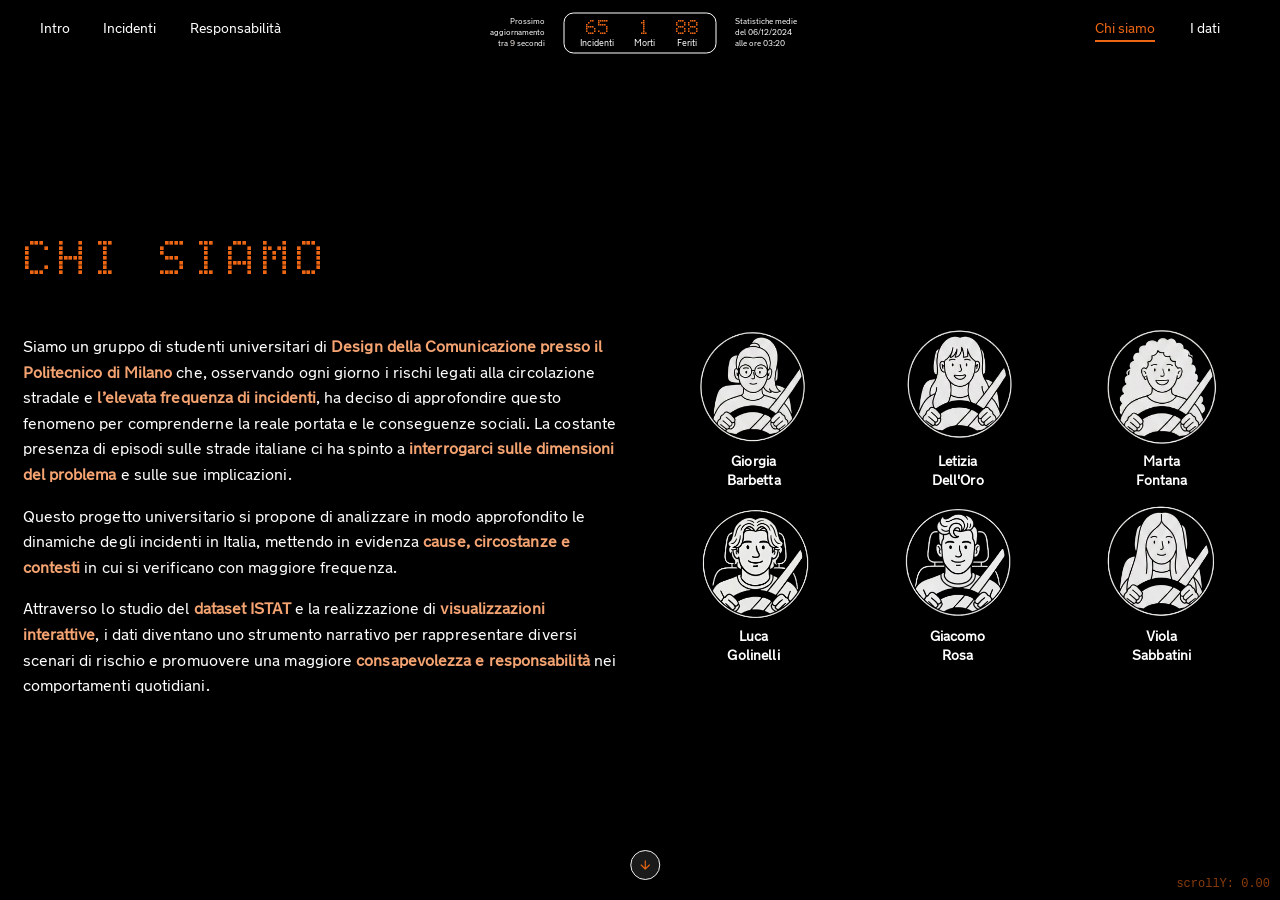
==== pages/chi_siamo.html @ 0f974c7a "fix 2.0 layout pagine chi siamo e dati" ====
<!doctype html>
<html lang="it">

<head>
  <meta charset="UTF-8" />
  <meta name="viewport" content="width=device-width, initial-scale=1.0" />
  <title>Chi Siamo - Incidenti Stradali</title>
  <link rel="stylesheet" href="../style.css" />
  <!-- p5 PRIMA del file chi_siamo.js -->
  <script src="../libraries/p5.min.js"></script>
  <script src="../libraries/p5.sound.min.js"></script>
  <script src="../javascript/chi_siamo.js"></script>
</head>

<body>
  <!-- Navbar -->
  <nav id="navbar" class="visible">
    <div class="nav-left">
      <a href="../index.html" class="nav-item" data-section="0"
        onclick="sessionStorage.setItem('skipCounterAnimation', 'true')">Intro</a>
      <a href="../index.html#incidenti" class="nav-item" data-section="1"
        onclick="sessionStorage.setItem('skipCounterAnimation', 'true')">Incidenti</a>
      <div class="nav-item dropdown" data-section="2">
        <a href="../index.html#responsabilita" class="dropdown-link nav-item"
          onclick="sessionStorage.setItem('skipCounterAnimation', 'true')">Responsabilità</a>
        <div class="dropdown-menu" id="dropdown-responsabilita-menu">
          <a href="../index.html#conducenti" class="dropdown-item" data-categoria="conducenti"
            onclick="sessionStorage.setItem('skipCounterAnimation', 'true')">Conducenti</a>
          <a href="../index.html#cause-esterne-concomitanti" class="dropdown-item"
            data-categoria="cause-esterne-concomitanti"
            onclick="sessionStorage.setItem('skipCounterAnimation', 'true')">Cause esterne e concomitanti</a>
          <a href="../index.html#non-conducenti" class="dropdown-item" data-categoria="non-conducenti"
            onclick="sessionStorage.setItem('skipCounterAnimation', 'true')">Non conducenti</a>
        </div>
      </div>
      <span class="nav-separator" id="nav-separator" style="display: none">/</span>
      <a href="#dettaglio" class="nav-item nav-item-sub" id="nav-categoria" data-section="3"
        style="display: none">Dettaglio</a>
    </div>

    <!-- Counter centrale che appare dopo la sezione 6 -->
    <div id="navbar-counter" class="navbar-counter">
      <div class="counter-item">
        <span class="counter-number" id="nav-incidenti">0</span>
        <span class="counter-label">Incidenti</span>
      </div>
      <div class="counter-item">
        <span class="counter-number" id="nav-morti">0</span>
        <span class="counter-label">Morti</span>
      </div>
      <div class="counter-item">
        <span class="counter-number" id="nav-feriti">0</span>
        <span class="counter-label">Feriti</span>
      </div>
    </div>

    <!-- Countdown a sinistra del counter -->
    <div class="counter-countdown" id="counter-countdown"></div>

    <!-- Testo informativo a destra del counter -->
    <div class="counter-info" id="counter-tooltip"></div>

    <div class="nav-right">
      <a class="nav-external active" href="chi_siamo.html">Chi siamo</a>
      <a class="nav-external" href="dati.html">I dati</a>
    </div>
  </nav>

  <!-- Sezione Chi Siamo -->
  <section id="chi-siamo" class="sezione-dati">
    <div class="two-column-layout">
      <!-- Colonna sinistra: Chi Siamo -->
      <div class="column">
        <h1 class="team-title">CHI SIAMO</h1>
        <p class="description">
          Siamo un gruppo di studenti universitari di <b>Design della Comunicazione presso il Politecnico di Milano</b> che,
          osservando ogni giorno i rischi legati alla circolazione stradale e <b>l’elevata frequenza di incidenti</b>, ha
          deciso di approfondire questo fenomeno per comprenderne la reale portata e le conseguenze sociali. La costante
          presenza di episodi sulle strade italiane ci ha spinto a <b>interrogarci sulle dimensioni del problema</b> e sulle
          sue implicazioni.
        </p>
        <p class="description">
          Questo progetto universitario si propone di analizzare in modo approfondito le dinamiche degli incidenti in
          Italia, mettendo in evidenza <b>cause, circostanze e contesti</b> in cui si verificano con maggiore frequenza.
        </p>
        <p class="description">
          Attraverso lo studio del <b>dataset ISTAT</b> e la realizzazione di <b>visualizzazioni interattive</b>, i dati diventano uno
          strumento narrativo per rappresentare diversi scenari di rischio e promuovere una maggiore <b>consapevolezza e
          responsabilità</b> nei comportamenti quotidiani.
        </p>
      </div>

      <!-- Colonna destra: Team -->
      <div class="column-images">
        <div class="team-grid">
          <div class="team-card">
            <img src="../Assets/Images/giorgia.png" alt="Giorgia Barbetta" class="team-photo" />
            <div class="card-name">
              <span>Giorgia</span>
              <span>Barbetta</span>
            </div>
          </div>
          <div class="team-card">
            <img src="../Assets/Images/letizia.png" alt="Letizia Dell'Oro" class="team-photo" />
            <div class="card-name">
              <span>Letizia</span>
              <span>Dell'Oro</span>
            </div>
          </div>
          <div class="team-card">
            <img src="../Assets/Images/marta.png" alt="Marta Fontana" class="team-photo" />
            <div class="card-name">
              <span>Marta</span>
              <span>Fontana</span>
            </div>
          </div>
          <div class="team-card">
            <img src="../Assets/Images/luca.png" alt="Luca Golinelli" class="team-photo" />
            <div class="card-name">
              <span>Luca</span>
              <span>Golinelli</span>
            </div>
          </div>
          <div class="team-card">
            <img src="../Assets/Images/giacomo.png" alt="Giacomo Rosa" class="team-photo" />
            <div class="card-name">
              <span>Giacomo</span>
              <span>Rosa</span>
            </div>
          </div>
          <div class="team-card">
            <img src="../Assets/Images/viola.png" alt="Viola Sabbatini" class="team-photo" />
            <div class="card-name">
              <span>Viola</span>
              <span>Sabbatini</span>
            </div>
          </div>
        </div>
      </div>
    </div>
  </section>

  <!-- Frecce fisse per navigazione checkpoint -->
  <div class="scroll-arrows-container">
    <div id="scroll-arrow-up" class="scroll-arrow scroll-arrow-up">
      <svg width="24" height="24" viewBox="0 0 24 24" fill="none" xmlns="http://www.w3.org/2000/svg">
        <path d="M12 19L12 5M12 5L5 12M12 5L19 12" stroke="white" stroke-width="2" stroke-linecap="round"
          stroke-linejoin="round" />
      </svg>
    </div>
    <div id="scroll-arrow-down" class="scroll-arrow scroll-arrow-down">
      <svg width="24" height="24" viewBox="0 0 24 24" fill="none" xmlns="http://www.w3.org/2000/svg">
        <path d="M12 5L12 19M12 19L19 12M12 19L5 12" stroke="white" stroke-width="2" stroke-linecap="round"
          stroke-linejoin="round" />
      </svg>
    </div>
  </div>

  <!--FOOTER-->
  <section class="sezione-dati">
    <div class="credits-page">

      <div class="credits-header">
        <div class="credits-brand-left">
          <img class="credits-logo-polimi" src="../Assets/Images/logo_politecnico.svg" alt="Politecnico di Milano" />
        </div>

        <div class="credits-brand-right">
          <img class="credits-logo-necst" src="../Assets/Images/logo_NECTS.svg" alt="NECST Laboratory" />
          <img class="credits-logo-density" src="../Assets/Images/logo_DensityDesign.svg" alt="DENSITY GN+" />
        </div>
      </div>

      <!-- CONTENUTO CENTRATO/ABBASSATO -->
      <div class="credits-content">
        <p class="credits-intro">
          Laurea Triennale in Design della Comunicazione<br />
          Laboratorio di Computer Grafica per l’Information Design<br />
          Anno Accademico 2025/2026
        </p>

        <section class="credits-cols" aria-label="Crediti e risorse">
          <div>
            <h3 class="credits-section-title">Docenti</h3>
            <div class="credits-block">
              <div class="credits-bar" style="height: 3.2rem"></div>
              <div>
                <ul class="credits-clean">
                  <li>Conficconi Davide</li>
                  <li>Mauri Michele</li>
                </ul>
              </div>
            </div>

            <h3 class="credits-section-title" style="margin-top: 0.9rem">
              Cultori della materia
            </h3>
            <div class="credits-block">
              <div class="credits-bar" style="height: 3.2rem"></div>
              <div>
                <ul class="credits-clean">
                  <li>Facchini Alessandra</li>
                  <li>Nazzari Alessandro</li>
                </ul>
              </div>
            </div>
          </div>

          <div>
            <h3 class="credits-section-title">Progetto a cura di</h3>
            <div class="credits-block">
              <div class="credits-bar" style="height: 11.3rem"></div>
              <div>
                <ul class="credits-clean">
                  <li>Barbetta Giorgia</li>
                  <li>Dell’Oro Letizia</li>
                  <li>Fontana Marta</li>
                  <li>Golinelli Luca</li>
                  <li>Rosa Giacomo</li>
                  <li>Sabbatini Viola</li>
                </ul>
              </div>
            </div>
          </div>

          <div>
            <h3 class="credits-section-title">Per approfondire</h3>
            <div class="credits-block">
              <div class="credits-bar" style="height: 5.5rem"></div>
              <div class="credits-links">
                <a href="https://www.istat.it/comunicato-stampa/incidenti-stradali-in-italia-2024/" target="_blank"
                  rel="noreferrer">
                  Visita il sito dell’ISTAT
                  <svg class="credits-ext" viewBox="0 0 24 24" fill="none" aria-hidden="true">
                    <path d="M14 5h5v5" stroke="currentColor" stroke-width="2" stroke-linecap="round"
                      stroke-linejoin="round" />
                    <path d="M10 14L19 5" stroke="currentColor" stroke-width="2" stroke-linecap="round" />
                    <path d="M19 14v5H5V5h5" stroke="currentColor" stroke-width="2" stroke-linecap="round"
                      stroke-linejoin="round" />
                  </svg>
                </a>

                <a href="https://www.istat.it/wp-content/uploads/2025/07/REPORT_INCIDENTI_STRADALI_2024.pdf"
                  target="_blank" rel="noreferrer">
                  Visualizza report del 2024
                  <svg class="credits-ext" viewBox="0 0 24 24" fill="none" aria-hidden="true">
                    <path d="M14 5h5v5" stroke="currentColor" stroke-width="2" stroke-linecap="round"
                      stroke-linejoin="round" />
                    <path d="M10 14L19 5" stroke="currentColor" stroke-width="2" stroke-linecap="round" />
                    <path d="M19 14v5H5V5h5" stroke="currentColor" stroke-width="2" stroke-linecap="round"
                      stroke-linejoin="round" />
                  </svg>
                </a>

                <a href="https://docs.google.com/spreadsheets/d/1hCYG5egUPgJF1pFeJl0nH7oTFf1VtAod-id41BWjpTE/edit?usp=sharing"
                  target="_blank" rel="noreferrer">
                  Consulta il dataset da noi riordinato
                  <svg class="credits-ext" viewBox="0 0 24 24" fill="none" aria-hidden="true">
                    <path d="M14 5h5v5" stroke="currentColor" stroke-width="2" stroke-linecap="round"
                      stroke-linejoin="round" />
                    <path d="M10 14L19 5" stroke="currentColor" stroke-width="2" stroke-linecap="round" />
                    <path d="M19 14v5H5V5h5" stroke="currentColor" stroke-width="2" stroke-linecap="round"
                      stroke-linejoin="round" />
                  </svg>
                </a>
              </div>
            </div>
          </div>
        </section>
      </div>

      <footer class="credits-footer">
        <div class="credits-copy">© CC-BY 4.0 Gli autori / The authors</div>
        <div class="credits-lang">
          <div>
            [ENG] Except where otherwise noted, all content on this website is
            licensed under the Creative Commons Attribution 4.0 International
            License (CC BY 4.0). You are free to share and adapt the material,
            including for commercial use, provided appropriate credit is
            given.
          </div>
          <div>
            [ITA] Salvo diversa indicazione, tutti i contenuti di questo sito
            web sono concessi in licenza Creative Commons Attribution 4.0
            International License (CC BY 4.0). Sei libero di condividere e
            adattare il materiale, anche per scopi commerciali, a condizione
            di menzionare i creatori come autori originali dell’opera.
          </div>
        </div>
      </footer>
    </div>
  </section>
</body>

</html>
---- style.css ----
/* ========================================
   FONT
   ======================================== */
@font-face {
  font-family: "LCD";
  src: url("Assets/Fonts/LCD5x7VF.ttf") format("truetype");
}

@font-face {
  font-family: "Transport";
  src: url("Assets/Fonts/NewTransportAAWEBRegular.ttf") format("truetype");
  font-style: normal;
}

/* ========================================
   PALETTE
   ======================================== */
:root {
  --bg: #000;
  --txt: #fff;

  --orange: #ec6613;
  --blue: #00a1f1;
  --green: #33bb44;
  --pink: #fd73ed;

  --hover: rgba(255, 255, 255, 0.1);

  /*visualizzazione di dettaglio*/
  --grid: #2c2c2c;
  --muted: #bdbdbd;
  --ovGray: #d9d9d920;

  /*grassetto nei dati*/
  --grass: color-mix(in srgb, var(--txt) 40%, var(--orange));
}

/* ========================================
   STILE GENERALE
   ======================================== */
html,
body {
  margin: 0;
  padding: 0;
  height: 100%;
  overflow: hidden;
  /* no scrollbar */

  background: var(--bg);
  color: var(--txt);

  /*testi*/
  font-family: "Transport", Arial, Helvetica, sans-serif;
  font-size: clamp(14px, 0.83vw, 16px);
  /* 16px @ 1920px */
}

canvas {
  display: block;
}

p {
  width: 60vw;
  max-width: 50em;
  padding: none;
  margin: 1em 0 0.5em 2rem;
}

h1 {
  font-family: "LCD", monospace;
  color: var(--orange);
  font-size: clamp(28px, 2.08vw, 40px);
  /* 40px @ 1920px */
  margin: 2rem;
}

h2 {
  font-family: "LCD", monospace;
  font-size: clamp(18px, 1.25vw, 24px);
  /* 24px @ 1920px */
  margin: 2em 0 0.5em 2rem;
}

h3 {
  font-family: "Transport", Arial, Helvetica, sans-serif;
  font-size: clamp(16px, 1.04vw, 20px);
  /* 20px @ 1920px */
  margin: 2em 0 0.5em 2rem;
}

b {
  color: var(--grass);
}

.main-title {
  font-family: "LCD", monospace;
  color: var(--orange);
  font-size: clamp(28px, 2.08vw, 40px);
  /* 40px @ 1920px */
  margin: clamp(80px, 6.25vw, 120px) 2rem 2rem;
  /* 120px @ 1920px */
}

/* ========================================
   NAVBAR - Stile barra di navigazione
   ======================================== */
#navbar {
  position: fixed;
  top: 0;
  left: 0;
  width: 100%;
  height: clamp(60px, 4.17vw, 80px);
  /* 80px @ 1920px */
  /*background: transparent;*/
  background-color: #000;
  display: flex;
  justify-content: space-between;
  align-items: center;
  padding: 0 clamp(35px, 2.6vw, 50px) 0 clamp(40px, 3.13vw, 60px);
  z-index: 1000;
  opacity: 0;
  transition: opacity 0.3s ease;
  pointer-events: none;
  box-sizing: border-box;
}

#navbar.visible {
  opacity: 1;
  pointer-events: all;
}

/* Lato sinistro: link sezioni */
.nav-left {
  display: flex;
  gap: clamp(30px, 2.6vw, 50px);
  /* 50px @ 1920px */
  align-items: center;
  flex-shrink: 0;
}

.nav-item {
  color: var(--txt);
  text-decoration: none;
  position: relative;
  padding-bottom: clamp(6px, 0.42vw, 8px);
  /* 8px @ 1920px */
  transition: color 0.3s ease;
  white-space: nowrap;
}

/* Separatore tra categoria principale e sottocategoria */
.nav-separator {
  color: var(--txt);
  opacity: 0.5;
  margin: 0 clamp(3px, 0.21vw, 4px);
  margin-left: clamp(-30px, -2.08vw, -40px);
  /* -40px @ 1920px */
  font-size: clamp(12px, 0.73vw, 14px);
  /* 14px @ 1920px */
}

/* Stile per link sottocategoria */
.nav-item-sub {
  font-size: clamp(12px, 0.73vw, 14px);
  /* 14px @ 1920px */
  opacity: 0.85;
  margin-left: clamp(-30px, -2.08vw, -40px);
  /* -40px @ 1920px */
}

/* Sottolineatura arancione per sezione attiva */
.nav-item.active {
  color: var(--orange);
}

.nav-item.active::after {
  content: "";
  position: absolute;
  bottom: 0;
  left: 0;
  width: 100%;
  height: 2px;
  background: var(--orange);
}

.nav-item.dropdown.active::after {
  content: "";
  position: absolute;
  bottom: 0;
  left: 0;
  width: 100%;
  height: 2px;
  background: var(--orange);
}

/* Lato destro: bottoni */
.nav-right {
  display: flex;
  gap: clamp(35px, 2.6vw, 50px);
  /* 50px @ 1920px */
  flex-shrink: 0;
  margin-right: clamp(25px, 1.56vw, 30px);
}

/* Link esterni (Chi siamo, I dati) - stesso stile di .nav-item */
.nav-external {
  color: var(--txt);
  text-decoration: none;
  position: relative;
  padding-bottom: clamp(6px, 0.42vw, 8px);
  transition: color 0.3s ease;
  white-space: nowrap;
  cursor: pointer;
}

.nav-external:hover {
  color: var(--orange);
  opacity: 0.5;
  transition: color 0.3s ease;
}

.nav-external:hover::after {
  content: "";
  position: absolute;
  bottom: 0;
  left: 0;
  width: 100%;
  height: 2px;
  background: var(--orange);
}

.nav-external.active {
  color: var(--orange);
}

.nav-external.active::after {
  content: "";
  position: absolute;
  bottom: 0;
  left: 0;
  width: 100%;
  height: 2px;
  background: var(--orange);
}

.nav-item:hover:not(.dropdown) {
  color: var(--orange);
  opacity: 0.5;
  transition: color 0.3s ease, text-decoration 0.3s ease;
}

.nav-item:hover::after {
  content: "";
  position: absolute;
  bottom: 0;
  left: 0;
  width: 100%;
  height: 2px;
  background: var(--orange);
}

/*TENDINA CATEGORIE RESPONSABILITÀ*/
.nav-item.active,
.nav-item.active .dropdown-link {
  color: var(--orange) !important;
}

/*Contenitore tendina categorie responsabilità*/
.nav-item.dropdown {
  position: relative;
}

/* Bridge invisibile per facilitare il passaggio al menu */
.nav-item.dropdown::before {
  content: '';
  position: absolute;
  top: -1rem;
  left: 0;
  right: -2rem;
  /* Estende l'area verso destra per coprire il gap */
  bottom: -1rem;
}

/* Stile per il link principale "Responsabilità" */
.dropdown-link {
  text-decoration: none;
  color: var(--txt);
  transition: color 0.3s ease;
}

/* Cambia colore al passaggio del mouse sul link principale */
.dropdown-link:hover {
  color: var(--orange);
}

/* Stile per il menu della tendina */
.dropdown-menu {
  display: none;
  /* Nascondi la tendina di default */
  position: absolute;
  top: -0.9rem;
  left: calc(100% + 0.7rem);
  background-color: #000;
  border: none;
  border-radius: clamp(6px, 0.42vw, 8px);
  /* 8px @ 1920px */
  padding: clamp(8px, 0.52vw, 10px) 0;
  z-index: 1000;
}

/* Mostra la tendina al passaggio del mouse */
.nav-item.dropdown:hover .dropdown-menu {
  display: block;
}

/* Nascondi la tendina quando sei già in Conducenti / Non conducenti / Cause esterne */
.nav-item.dropdown.dropdown-no-tendina .dropdown-menu,
.nav-item.dropdown.dropdown-no-tendina:hover .dropdown-menu {
  display: none !important;
}

/* Stile per gli elementi della tendina */
.dropdown-item {
  display: block;
  padding: clamp(6px, 0.42vw, 8px) clamp(12px, 0.83vw, 16px);
  /* 8px 16px @ 1920px */
  color: var(--txt);
  text-decoration: none;
  font-size: clamp(12px, 0.73vw, 14px);
  /* 14px @ 1920px */
  transition: background 0.3s ease, color 0.3s ease, opacity 0.3s ease;
}

/* L'elemento in hover si opacizza */
.dropdown-item:hover {
  background: var(--hover);
  color: var(--orange);
  opacity: 0.9;
  border-radius: clamp(10px, 0.63vw, 12px);
}

/* Tendina categoria dettaglio - appare sotto il nome della categoria */
#nav-categoria-container {
  position: relative;
}

#nav-categoria-container::before {
  content: '';
  position: absolute;
  top: 100%;
  left: 50%;
  transform: translateX(-50%);
  width: 120%;
  height: 1rem;
}

#nav-categoria-container .dropdown-menu {
  top: calc(100% + 0.3rem);
  left: calc(-1 * clamp(12px, 0.83vw, 16px));
}

#nav-categoria-container:hover .dropdown-menu {
  display: block;
}

/* Nascondi gli elementi del menu categoria che corrispondono alla categoria corrente */
#dropdown-categoria-menu .dropdown-item.current-category {
  display: none;
}



/* ========================================
   NAVBAR COUNTER - Counter centrale animato
   ======================================== */
.navbar-counter {
  position: absolute;
  left: 50%;
  top: 50%;
  transform: translate(-50%, calc(-50% + 3px));
  display: flex;
  gap: clamp(20px, 1.56vw, 30px);
  /* 30px @ 1920px */
  align-items: center;
  padding: clamp(6px, 0.42vw, 8px) clamp(16px, 1.04vw, 20px);
  /* 8px 20px @ 1920px */
  background: transparent;
  border: 1.5px solid var(--txt);
  border-radius: clamp(10px, 0.63vw, 12px);
  /* 12px @ 1920px */
  opacity: 0;
  transition: all 0.45s ease;
  pointer-events: none;
}

.navbar-counter.visible {
  opacity: 1;
}

.counter-item {
  display: flex;
  flex-direction: column;
  align-items: center;
  gap: 2px;
  transform: translateX(-1px);
}

.counter-number {
  font-family: "LCD", monospace;
  font-size: clamp(16px, 1.04vw, 20px);
  /* 20px @ 1920px */
  font-weight: 400;
  color: var(--orange);
  line-height: 1;
  letter-spacing: 1px;
}

.counter-label {
  font-size: clamp(9px, 0.57vw, 11px);
  /* 11px @ 1920px */
  font-weight: 400;
  color: var(--txt);
  text-transform: capitalize;
  line-height: 1;
}

/* Testo informativo fisso accanto il counter */
.counter-info {
  position: absolute;
  top: 50%;
  /* Posizione = metà larghezza del counter + padding + margine fisso
     Counter width ≈ 3 items con numeri/labels + 2 gap + 2 padding laterali
     Approssimazione: clamp(85px, 5.3vw, 102px) copre metà counter + margine */
  left: calc(50% + clamp(85px, 5.3vw, 102px) + 10px);
  transform: translateY(calc(-50% + 2.5px));
  color: var(--txt);
  font-size: clamp(8px, 0.52vw, 10px);
  /* 10px @ 1920px */
  font-weight: 400;
  line-height: 1.4;
  text-align: left; /* Allineamento a bandiera */
  max-width: 90px; /* Ridotta per forzare divisione su 3 righe */
  white-space: normal; /* Permette il wrapping su più righe */
  opacity: 0;
  transition: opacity 0.3s ease;
}

.counter-countdown {
  position: absolute;
  top: 50%;
  /* Posizione = metà larghezza del counter + padding + margine fisso */
  right: calc(50% + clamp(85px, 5.3vw, 102px) + 10px);
  transform: translateY(calc(-50% + 2.5px));
  color: var(--txt);
  font-size: clamp(8px, 0.52vw, 10px);
  /* 10px @ 1920px */
  font-weight: 400;
  line-height: 1.4;
  text-align: right; /* Allineamento a bandiera a destra */
  max-width: 90px;
  white-space: normal;
  opacity: 0;
  transition: opacity 0.3s ease;
}

.navbar-counter.visible~.counter-info,
.navbar-counter.visible~.counter-countdown {
  opacity: 1;
}

/* Schermi molto piccoli - nascondi i testi laterali */
@media (max-width: 768px) {
  .counter-info,
  .counter-countdown {
    display: none;
  }
}

/* ========================================
   SCROLL ARROW - Freccia fissa per navigazione
   ======================================== */
.scroll-arrows-container {
  position: fixed;
  bottom: clamp(20px, 1.56vw, 30px);
  /* 30px @ 1920px */
  left: 50%;
  transform: translateX(-50%);
  display: flex;
  gap: clamp(10px, 0.63vw, 12px);
  /* 12px @ 1920px */
  align-items: center;
  z-index: 999;
  transition: all 0.3s ease;
}

.scroll-arrow {
  width: clamp(28px, 1.67vw, 32px);
  /* 32px @ 1920px */
  height: clamp(28px, 1.67vw, 32px);
  display: flex;
  align-items: center;
  justify-content: center;
  background: rgba(255, 255, 255, 0.1);
  border: 1.5px solid var(--txt);
  border-radius: 50%;
  cursor: pointer;
  opacity: 1;
  pointer-events: all;
  transition: opacity 0.3s ease, transform 0.3s ease, background 0.3s ease, border-color 0.3s ease;
}

.scroll-arrow-down.bounce-active {
  animation: bounce 2s infinite;
}

.scroll-arrow-up {
  opacity: 0.5;
}

.scroll-arrow:hover {
  background: color-mix(in srgb, var(--orange) 20%, transparent);
  border-color: var(--orange);
}

.scroll-arrow-up:hover {
  opacity: 1;
  transform: translateY(-3px);
}

.scroll-arrow-down.allow-hover-movement:hover {
  transform: translateY(3px);
}

.scroll-arrow svg {
  width: clamp(14px, 0.83vw, 16px);
  /* 16px @ 1920px */
  height: clamp(14px, 0.83vw, 16px);
}

.scroll-arrow:hover svg path {
  stroke: var(--orange);
}

@keyframes bounce {

  0%,
  20%,
  50%,
  80%,
  100% {
    transform: translateY(0);
  }

  40% {
    transform: translateY(-10px);
  }

  60% {
    transform: translateY(-5px);
  }
}

/* ========================================
   BACK ARROW - Freccia per tornare indietro
   ======================================== */
.back-arrow {
  position: absolute;
  top: calc(100px + 15px);
  /* SEZIONE_MARGIN (100px) + metà textSize (20px, ma un po' meno per allineamento ottico) */
  left: clamp(30px, 3vw, 60px);
  width: clamp(40px, 3.5vw, 50px);
  height: clamp(40px, 3.5vw, 50px);
  display: flex;
  align-items: center;
  justify-content: center;
  cursor: pointer;
  opacity: 0;
  pointer-events: none;
  transition: opacity 0.3s ease, transform 0.3s ease;
  z-index: 998;
}

.back-arrow.visible {
  opacity: 1;
  pointer-events: all;
}

.back-arrow:hover {
  transform: translateX(-3px);
}

.back-arrow svg {
  width: clamp(24px, 1.4vw, 27px);
  height: clamp(24px, 1.4vw, 27px);
  stroke-width: 2.5;
  /* Freccia più spessa */
}

.back-arrow:hover svg path {
  stroke: var(--orange);
}

/* Frecce navigazione tra categorie di dettaglio */
.detail-arrow {
  position: absolute;
  top: 66.67vh;
  /* 2/3 dell'altezza dello schermo */
  width: clamp(35px, 3vw, 45px);
  height: clamp(35px, 3vw, 45px);
  display: flex;
  align-items: center;
  justify-content: center;
  background: rgba(255, 255, 255, 0.1);
  border: 1.5px solid var(--txt);
  border-radius: 50%;
  cursor: pointer;
  opacity: 0;
  pointer-events: none;
  transition: opacity 0.3s ease, transform 0.3s ease, background 0.3s ease, border-color 0.3s ease;
  z-index: 998;
}

.detail-arrow-left {
  left: clamp(35px, 2.6vw, 50px);
  /* 50px @ 1920px */
}

.detail-arrow-right {
  right: clamp(35px, 2.6vw, 50px);
  /* 50px @ 1920px */
}

.detail-arrow.visible {
  opacity: 1;
  pointer-events: all;
}

.detail-arrow:hover {
  background: rgba(255, 255, 255, 0.2);
}

.detail-arrow-left:hover {
  transform: translateX(-3px);
}

.detail-arrow-right:hover {
  transform: translateX(3px);
}

.detail-arrow svg {
  width: clamp(20px, 1.15vw, 22px);
  /* 22px @ 1920px */
  height: clamp(20px, 1.15vw, 22px);
}

/* ========================================
   VIS. DETTAGLIO
   ======================================== */

/* legende */
.container {
  /*box e sfondo*/
  background-color: var(--ovGray);
  width: clamp(250px, 15.63vw, 300px);
  /* 300px @ 1920px */
  padding: 1.5em;
  border-radius: clamp(16px, 1.04vw, 20px);
  /* 20px @ 1920px */
  /*disposizione contenuti*/
  display: flex;
  flex-direction: column;
  justify-content: left;
  gap: 1em;

  position: fixed;
  top: clamp(120px, 10.42vw, 200px);
  /* ~10em @ 1920px */
  left: clamp(60px, 5.21vw, 100px);
  /* ~5em @ 1920px */
}

.riga {
  /*le singole righe di contenuto*/
  display: flex;
  flex-direction: row;
  align-items: center;
  justify-content: center;
  max-width: 30vw;
  gap: 1em;
}

.rect {
  width: 2em;
  height: 2em;
  background-color: var(--txt);
}

.emptyRect {
  width: 0.5em;
  height: 0.5em;
  border: clamp(1.5px, 0.1vw, 2px) solid var(--txt);
  /* 2px @ 1920px */
}

.gradiente {
  width: 10em;
  height: 0.5em;
  border-radius: clamp(16px, 1.04vw, 20px);
  /* 20px @ 1920px */
  background: linear-gradient(to right, var(--txt), var(--orange));
}

/*nome e dati causa*/
.catCausa p,
.catCausa h3 {
  margin: 0;
}

.catCausa {
  width: clamp(320px, 20.83vw, 400px);
  /* 400px @ 1920px */
  padding: 1.5em;
  /**/
  display: flex;
  flex-direction: column;
  justify-content: left;
  gap: 1em;
  /**/
  position: fixed;
  top: clamp(120px, 10.42vw, 200px);
  /* ~10em @ 1920px */
  left: clamp(380px, 31.25vw, 600px);
  /* ~30em @ 1920px */
}



/* ========================================
   PAGINA DEI DATI - tendine
   ======================================== */

/* Sezioni sovrapposte per fade in/out */
.sezione-dati {
  position: fixed;
  top: 0;
  left: 0;
  width: 100%;
  height: 100vh;
  display: flex;
  flex-direction: column;
  justify-content: center;
  align-items: center;
  transition: opacity 0.1s ease-out;
  overflow-y: auto;
}

#chi-siamo {
  opacity: 1;
}

.sezione-dati:nth-of-type(2) {
  opacity: 0;
  pointer-events: none;
  justify-content: center;
}

#sezione-testo {
  z-index: 1;
  opacity: 1;
}

#sezione-categorie {
  z-index: 2;
  transform: translateY(-5vh);
  opacity: 0;
  pointer-events: none;
}

.Listadati {
  display: flex;
  flex-direction: row;
  justify-content: center;
  align-items: flex-start;
  gap: 2em;
  /*per fare in modo che non ci sia overflow*/
  transform: scale(0.82) translateY(-2vh);
  max-height: 90vh;
}

.bigCategory {
  display: flex;
  flex-direction: column;
  /* h2 sopra .catList */
  gap: 0.6rem;
  align-items: flex-start;
  max-width: 45vw;
  height: 100vh;
}

.bigCategory h2 {
  font-family: "LCD", monospace;
  color: var(--txt);
  font-size: clamp(18px, 1.25vw, 24px);
  /* 24px @ 1920px */
  font-weight: 400;
  letter-spacing: 0.2em;
  margin-left: clamp(28px, 2.08vw, 40px);
  /* Allineato con i bottoni */
}

.newCategory {
  /*sfondo bottone*/
  background-color: var(--bg);
  width: 60vw;
  max-width: clamp(550px, 41.67vw, 800px);
  /* ~40em @ 1920px */
  padding: clamp(14px, 1.04vw, 20px);
  /* ~1em @ 1920px */
  margin: clamp(8px, 0.52vw, 10px) 0 0 clamp(28px, 2.08vw, 40px);
  /* 0.5em, 2rem @ 1920px */
  border-radius: clamp(16px, 1.04vw, 20px);
  /* 20px @ 1920px */
  border: 0.1rem solid var(--txt);
  cursor: pointer;
  /*disposizione dei contenuti*/
  display: flex;
  justify-content: space-between;
  align-items: center;
  /*testo interno*/
  color: var(--txt);
  font-size: clamp(14px, 0.83vw, 16px);
  /* 16px @ 1920px */
  font-weight: 600;
  text-align: left;
}

.newCategory:hover {
  background-color: var(--hover);
  transition: 0.1s;
}

.newCategory.active {
  border-color: var(--orange);
  background-color: color-mix(in srgb, var(--orange) 15%, transparent);
}

/*rotazione freccia*/
.newCategory span {
  transition: transform 0.25s;
}

.newCategory.active span {
  transform: rotate(-90deg);
}

.oldCategory {
  display: none;
}

.oldCategory p {
  margin-left: 3em;
}

.oldCategory ul {
  margin-left: 3em;
  padding-left: 2em;
}

.oldCategory li {
  padding: 0.4rem 0;
}

.sottotitoloCat {
  margin: -0.5rem 0 0.5em 2.5rem;

}

/* ========================================
   FORMULA MORTALITÀ
   ======================================== */

.formula{
    padding: 1em 0;
}

.formula-container {
  display: flex;
  align-items: center;
  gap: 0.5em;
  font-family: 'Transport', Arial, Helvetica, sans-serif;
  color: var(--txt);
  justify-content: center;
}

.formula-fraction {
  display: flex;
  flex-direction: column;
  align-items: center;
}

.formula-numerator {
  border-bottom: 1.5px solid var(--txt);
  padding: 0 0.3em 0.2em;
}

.formula-denominator {
  padding: 0.2em 0.3em 0;
}

/* ========================================
   RESPONSIVE - Adattamento per schermi piccoli
   ======================================== */
@media (max-width: 768px) {
  #navbar {
    padding: 0 30px;
    height: 70px;
  }

  .nav-left {
    gap: 20px;
  }

  .nav-item {
    font-size: 13px;
    padding-bottom: 6px;
  }

  .nav-right {
    gap: 12px;
  }
}

@media (max-width: 768px) {
  .navbar-counter {
    /* Mantiene il clamp responsive invece di valori fissi */
    gap: clamp(15px, 1.56vw, 20px);
    padding: clamp(6px, 0.42vw, 8px) clamp(16px, 1.04vw, 18px);
  }

  .counter-number {
    font-size: clamp(12px, 1.04vw, 14px);
  }

  .counter-label {
    font-size: clamp(8px, 0.57vw, 9px);
  }
}

@media (max-width: 600px) {
  #navbar {
    padding: 0 20px;
    height: 60px;
  }

  .nav-left {
    gap: 15px;
  }

  .nav-item {
    font-size: 12px;
  }

  .nav-right {
    gap: 10px;
  }

  .navbar-counter {
    /* Mantiene il clamp responsive invece di valori fissi */
    gap: clamp(12px, 1.56vw, 15px);
    padding: clamp(5px, 0.42vw, 6px) clamp(12px, 1.04vw, 15px);
  }

  .counter-number {
    font-size: clamp(11px, 1.04vw, 12px);
  }

  .counter-label {
    font-size: clamp(7px, 0.57vw, 8px);
  }
}

/* ========================================
   CHI SIAMO - Pagina team
   ======================================== */

/* Section container */
.section {
  min-height: 100vh;
  display: flex;
  flex-direction: column;
  align-items: center;
  justify-content: flex-start;
  /* remove horizontal padding so inner containers center correctly */
  padding: clamp(40px, 2.6vw, 50px) 0 clamp(48px, 3.13vw, 60px);
  /* 50px 60px @ 1920px */
  position: relative;
  box-sizing: border-box;
  width: 100%;
  transition: opacity 0.3s ease;
}

.section-team {
  justify-content: center;
  /* keep small horizontal padding inside section content, not on fixed section */
  padding: clamp(8px, 0.52vw, 10px) clamp(16px, 1.04vw, 20px) clamp(60px, 4.17vw, 80px);
  /* 10px 20px 80px @ 1920px */
}

.section-crediti {
  justify-content: flex-start;
  padding: clamp(80px, 5.21vw, 100px) clamp(30px, 2.08vw, 40px) clamp(160px, 10.42vw, 200px);
  /* 100px 40px 200px @ 1920px */
  min-height: 100vh;
}

.section-content {
  max-width: clamp(700px, 47.92vw, 920px);
  /* 920px @ 1920px */
  text-align: center;
  margin: 0 auto;
  width: 100%;
}

/* Layout a due colonne per Chi Siamo */
.two-column-layout {
  display: flex;
  gap: 2.5rem;
  /* 80px @ 1920px */
  align-items: center;
  justify-content: center;
  width: 100%;
  max-width: clamp(1200px, 80vw, 1600px);
  /* 1600px @ 1920px */
  margin: 0 auto;
  padding: 0 clamp(20px, 2vw, 40px) clamp(40px, 4vw, 80px);
  /* 40px laterale, 80px sotto @ 1920px */
}

.column {
  flex: 0 0 50%;
  text-align: left;
  min-width: 0;
  overflow-wrap: break-word;
  word-wrap: break-word;
}

.column-images {
  flex: 0 0 50%;
  display: flex;
  flex-direction: column;
  align-items: center;
  justify-content: center;
  padding-top: 10em;
  min-width: 0;
  overflow-wrap: break-word;
  word-wrap: break-word;
}


.column .team-title {
  text-align: left;
  margin-left: 0;
  margin-bottom: clamp(10px, 0.73vw, 14px);
  font-size: clamp(38px, 2.6vw, 50px);
}

.column .description {
  text-align: left;
  margin-left: 0;
  font-size: clamp(16px, 0.94vw, 18px);
  line-height: 1.6;
  width: 100%;
  max-width: 100%;
}

.column-images .team-title {
  text-align: left;
  margin-left: 0;
  width: 100%;
}

.column-images .team-grid {
  margin-left: 0;
  padding: 0;
  width: 100%;
}

/* Chi Siamo: 70/30 */
#chi-siamo .left-column {
  flex: 0 0 70%;
}

#chi-siamo .right-column {
  flex: 0 0 30%;
}

/* Dati: 50/50 */
#i-dati .left-column {
  flex: 0 0 50%;
}

#i-dati .right-column {
  flex: 0 0 50%;
}

/* Stili sezione crediti */
.crediti-content {
  max-width: clamp(700px, 47.92vw, 920px);
  /* 920px @ 1920px */
  margin: 0 auto;
  width: 100%;
  text-align: left;
}

.crediti-top {
  display: flex;
  gap: clamp(40px, 3.13vw, 60px);
  /* 60px @ 1920px */
  margin-bottom: clamp(30px, 2.08vw, 40px);
  /* 40px @ 1920px */
  padding-bottom: clamp(20px, 1.56vw, 30px);
  /* 30px @ 1920px */
  border-bottom: 1px solid color-mix(in srgb, var(--orange) 30%, transparent);
  align-items: flex-start;
}

.crediti-header {
  flex: 0 0 auto;
  max-width: clamp(250px, 18.23vw, 350px);
  /* 350px @ 1920px */
  margin-top: clamp(40px, 3.13vw, 60px);
  /* 60px @ 1920px */
  margin-left: clamp(-250px, -18.23vw, -350px);
  /* -350px @ 1920px */
}

.corso-info {
  font-family: "Transport", Arial, Helvetica, sans-serif;
  font-size: clamp(14px, 0.83vw, 16px);
  /* 16px @ 1920px */
  line-height: 1.6;
  color: var(--txt);
  margin: clamp(4px, 0.26vw, 5px) 0;
  /* 5px @ 1920px */
}

.crediti-autori {
  flex: 1;
}

.crediti-title {
  font-family: "LCD", monospace;
  color: var(--orange);
  font-size: clamp(18px, 1.25vw, 24px);
  /* 24px @ 1920px */
  font-weight: 400;
  margin-bottom: clamp(12px, 0.78vw, 15px);
  /* 15px @ 1920px */
  margin-top: clamp(16px, 1.04vw, 20px);
  /* 20px @ 1920px */
  letter-spacing: 0.05em;
}

.autori-list {
  font-family: "Transport", Arial, Helvetica, sans-serif;
  font-size: clamp(14px, 0.83vw, 16px);
  /* 16px @ 1920px */
  line-height: 1.8;
  color: var(--txt);
}

.crediti-license {
  margin-bottom: clamp(16px, 1.04vw, 20px);
  /* 20px @ 1920px */
  padding: clamp(16px, 1.04vw, 20px);
  /* 20px @ 1920px */
  background: color-mix(in srgb, var(--orange) 5%, transparent);
  border-left: clamp(2px, 0.16vw, 3px) solid var(--orange);
  /* 3px @ 1920px */
}

.copyright {
  font-family: "Transport", Arial, Helvetica, sans-serif;
  font-size: clamp(12px, 0.73vw, 14px);
  /* 14px @ 1920px */
  color: var(--orange);
  margin-bottom: clamp(12px, 0.78vw, 15px);
  /* 15px @ 1920px */
  font-weight: 600;
}

.license-text p {
  font-family: "Transport", Arial, Helvetica, sans-serif;
  font-size: clamp(11px, 0.68vw, 13px);
  /* 13px @ 1920px */
  line-height: 1.6;
  color: var(--txt);
  margin: clamp(8px, 0.52vw, 10px) 0;
  /* 10px @ 1920px */
}

.license-text strong {
  color: var(--orange);
}

.crediti-docenti {
  display: flex;
  gap: clamp(16px, 1.04vw, 20px);
  /* 20px @ 1920px */
  margin: 0 auto;
  max-width: 100%;
  padding: 0 clamp(16px, 1.04vw, 20px);
  /* 20px @ 1920px */
  box-sizing: border-box;
  /*margin-bottom: 40px;*/
}

.docenti-col {
  flex: 1;
  min-width: 0;
}

.docenti-col p {
  font-family: "Transport", Arial, Helvetica, sans-serif;
  font-size: clamp(14px, 0.83vw, 16px);
  /* 16px @ 1920px */
  line-height: 1.8;
  color: var(--txt);
  margin: 5px 0;
}

/* Orange Title (usato per titoli principali) */
.orange-title {
  font-family: "Transport", Arial, Helvetica, sans-serif;
  color: var(--orange);
  font-size: clamp(36px, 2.5vw, 48px);
  /* 48px @ 1920px */
  font-weight: 600;
  margin-bottom: clamp(48px, 3.33vw, 64px);
  /* 64px @ 1920px */
  letter-spacing: -0.01em;
  line-height: 1.2;
  text-align: center;
  margin-left: auto;
  margin-right: auto;
}

/* Team Title (LCD font per "CHI SIAMO") */
.team-title {
  font-family: "LCD", monospace;
  color: var(--orange);
  font-size: clamp(36px, 2.5vw, 48px);
  /* 48px @ 1920px */
  font-weight: 400;
  margin-top: clamp(60px, 4.17vw, 80px);
  /* 80px @ 1920px */
  margin-bottom: clamp(10px, 0.73vw, 14px);
  /* 14px @ 1920px - ridotto per avvicinare al testo */
  letter-spacing: 0.2em;
  text-align: center;
  line-height: 3;
  margin-left: auto;
  margin-right: auto;
  text-shadow:
    2px 0 0 var(--bg),
    -2px 0 var(--bg),
    0 2px 0 var(--bg),
    0 -2px 0 var(--bg),
    1px 1px 0 var(--bg),
    -1px -1px 0 var(--bg),
    1px -1px 0 var(--bg),
    -1px 1px 0 var(--bg);
}

/* Description text */
.description {
  font-size: clamp(15px, 0.83vw, 16px);
  /* 16px @ 1920px - ridotto */
  line-height: 1.65;
  color: var(--txt);
  margin-bottom: clamp(8px, 0.52vw, 10px);
  /* 10px @ 1920px */
  font-weight: 400;
  letter-spacing: 0.005em;
  text-align: center;
  margin-left: auto;
  margin-right: auto;
  max-width: clamp(700px, 47.92vw, 920px);
  /* 920px @ 1920px */
}

.description-dati {
  font-size: clamp(14px, 0.83vw, 16px);
  /* 16px @ 1920px */
  line-height: 1.65;
  color: var(--txt);
  margin-bottom: clamp(8px, 0.52vw, 10px);
  /* 10px @ 1920px */
  font-weight: 400;
  letter-spacing: 0.005em;
  text-align: center;
  margin-left: auto;
  margin-right: auto;
  max-width: clamp(700px, 47.92vw, 920px);
  /* 920px @ 1920px */
}

/* Team Grid */
.team-grid {
  display: grid;
  grid-template-columns: repeat(3, 1fr);
  gap: clamp(12px, 0.83vw, 16px);
  /* 16px @ 1920px */
  width: 100%;
  max-width: clamp(1000px, 72.92vw, 1400px);
  /* 1400px @ 1920px */
  padding: 0 clamp(16px, 1.04vw, 20px);
  /* 20px @ 1920px */
  margin: 0 auto;
  justify-items: center;
}

/* Team Card */
.team-card {
  display: flex;
  flex-direction: column;
  align-items: center;
  gap: clamp(8px, 0.63vw, 12px);
  /* 12px @ 1920px */
}

.team-photo {
  width: 100%;
  max-width: clamp(120px, 9.38vw, 180px);
  /* 180px @ 1920px */
  height: auto;
  aspect-ratio: 1;
  object-fit: cover;
  object-position: center;
  display: block;
}

.card-name {
  display: flex;
  flex-direction: column;
  align-items: center;
  text-align: center;
  gap: 2px;
}

.card-name span {
  font-size: clamp(14px, 0.83vw, 16px);
  /* 16px @ 1920px */
  font-weight: 600;
  color: var(--txt);
  line-height: 1.2;
  letter-spacing: 0.01em;
}

/* Fade In Animation */
.fade-in {
  opacity: 0;
  transform: translateY(20px);
  animation: fadeInUp 0.6s ease forwards;
}

/* Flash Outline Animation per Counter */
@keyframes flashOutline {
  0%, 100% {
    border-color: rgba(255, 255, 255, 1);
    background-color: transparent;
  }
  25% {
    border-color: var(--orange);
    background-color: color-mix(in srgb, var(--orange) 15%, transparent);
  }
  50% {
    border-color: rgba(255, 255, 255, 1);
    background-color: transparent;
  }
  75% {
    border-color: var(--orange);
    background-color: color-mix(in srgb, var(--orange) 15%, transparent);
  }
}

.navbar-counter.flash-outline {
  animation: flashOutline 3s ease-out;
}

/* ========================================
   FOOTER - Chi siamo
   ======================================== */
:root {
  --radius: 0.25rem;

  /* === CONTROLLI RAPIDI === */
  --logo-polimi: 20rem;
  --logo-right: 5rem;
  --content-shift: 5rem;
}

.credits-page {
  box-sizing: border-box;
  padding: 0 5em;
  display: flex;
  flex-direction: column;
  font-size: 3rem;
  line-height: 1.4;
}

.credits-page * {
  box-sizing: border-box;
}

.credits-header {
  display: flex;
  align-items: flex-start;
  justify-content: space-between;
  gap: 1.2rem;
  margin-bottom: 1.6rem;
  /* più spazio sotto i loghi */
}

.credits-brand-left {
  display: flex;
  align-items: flex-start;
  gap: 0.55rem;
  min-width: 12rem;
}

.credits-logo-polimi {
  width: var(--logo-polimi);
  height: auto;
  display: block;
  opacity: .95;
  flex: 0 0 auto;
  margin-left: -1.5rem;
}

.credits-brand-right {
  display: flex;
  align-items: flex-start;
  gap: 1.0rem;
}

.credits-logo-necst {
  height: var(--logo-right);
  width: auto;
  display: block;
  opacity: .98;
  margin-top: 1.5rem;
}

.credits-logo-density {
  height: var(--logo-right);
  width: auto;
  display: block;
  opacity: .98;
  margin-top: 1.5rem;
}

/* Wrapper per centrare meglio il contenuto nella pagina */
.credits-content {
  flex: 1;
  display: flex;
  flex-direction: column;
  justify-content: center;
}

.credits-intro {
  margin: 0 0 1.2rem 0;
  font-size: 0.50em;
  line-height: 1.2;
}

.credits-cols {
  display: grid;
  grid-template-columns: 1fr 1fr 1fr;
  gap: 2.2rem;
  align-items: start;
  margin-bottom: 1.1rem;
}

.credits-section-title {
  margin: 0 0 0.55rem 0;
  font-weight: bold;
  font-size: 0.50em;
}

.credits-block {
  display: flex;
  gap: 0.55rem;
  margin-bottom: 0.75rem;
}

.credits-bar {
  width: 0.12rem;
  background: var(--orange);
  border-radius: var(--radius);
  margin-top: 0.10rem;
  flex: 0 0 auto;
}

ul.credits-clean {
  list-style: none;
  margin: 0;
  padding: 0;
  display: grid;
  gap: 0.35rem;
  font-size: 0.42em;
  line-height: 1.35;
}

.credits-links {
  display: grid;
  gap: 0.45rem;
  margin-top: 0.05rem;
}

.credits-links a {
  display: inline-flex;
  align-items: center;
  gap: 0.35rem;
  color: var(--txt);
  text-decoration: none;
  font-size: 0.42em;
  line-height: 1.35;
}

.credits-links a:hover {
  color: var(--txt);
  text-decoration: underline;
  text-decoration-thickness: 0.06rem;
  text-underline-offset: 0.18rem;
}

.credits-ext {
  width: 1rem;
  height: 1rem;
  opacity: .9;
  flex: 0 0 auto;
  transform: translateY(0.03rem);
}

.credits-footer {
  margin-top: auto;
  padding-top: 0.8rem;
  color: var(--muted);
  font-size: 0.34em;
  line-height: 1.55;
  opacity: .95;
}

.credits-footer .credits-copy {
  margin-bottom: 0.35rem;
}

.credits-footer .credits-lang {
  display: grid;
  gap: 0.25rem;
}

/* RESPONSIVE */
@media (max-width: 60rem) {
  .credits-cols {
    grid-template-columns: 1fr;
    gap: 1.2rem;
  }

  .credits-header {
    flex-direction: column;
    align-items: flex-start;
  }

  .credits-brand-right {
    margin-top: 0.7rem;
  }

  :root {
    --content-shift: 1.2rem;
    /* su mobile non abbassare troppo */
    --logo-polimi: 3.0rem;
    --logo-right: 2.6rem;
  }
}

/* ========================================
   MEDIA QUERIES
   ======================================== */

@keyframes fadeInUp {
  to {
    opacity: 1;
    transform: translateY(0);
  }
}

/* Responsive - Chi Siamo */
@media (min-width: 768px) {
  .orange-title {
    font-size: 64px;
  }

  .team-title {
    font-size: 56px;
  }

  .description {
    font-size: 21px;
    line-height: 1.7;
  }
}

@media (max-width: 1200px) {
  .team-grid {
    grid-template-columns: repeat(3, 1fr);
    gap: 24px;
  }

  .team-photo {
    max-width: 150px;
  }
}

@media (max-width: 1024px) {
  .team-grid {
    grid-template-columns: repeat(3, 1fr);
    gap: 20px;
  }

  .team-photo {
    max-width: 140px;
  }
}

@media (max-width: 768px) {
  .orange-title {
    font-size: 36px;
  }

  .team-title {
    font-size: 36px;
  }

  .description {
    font-size: 18px;
  }

  .team-grid {
    grid-template-columns: repeat(3, 1fr);
    gap: 20px;
  }

  .team-photo {
    max-width: 120px;
  }

  .card-name span {
    font-size: 14px;
  }
}

@media (max-width: 640px) {
  .team-grid {
    grid-template-columns: repeat(3, 1fr);
    gap: 16px;
    padding: 0 24px;
  }

  .team-photo {
    max-width: 100px;
  }
}

@media (max-width: 480px) {
  .team-grid {
    grid-template-columns: repeat(3, 1fr);
    gap: 12px;
  }

  .team-photo {
    max-width: 80px;
  }

  .card-name span {
    font-size: 12px;
  }
}

/* ========================================
   INFO ICON - Icona informazioni categorie
   ======================================== */
.categoria-info-icon {
  position: fixed;
  z-index: 1001;
  display: flex;
  align-items: center;
  justify-content: center;
  transform: translateY(-50%);
}

.info-circle {
  width: clamp(20px, 1.25vw, 24px);
  height: clamp(20px, 1.25vw, 24px);
  border-radius: 50%;
  border: 2px solid rgba(255, 255, 255, 0.3);
  display: flex;
  align-items: center;
  justify-content: center;
  font-family: Arial, Helvetica, sans-serif;
  font-size: clamp(13px, 0.83vw, 16px);
  font-style: normal;
  font-weight: bold;
  color: rgba(255, 255, 255, 0.3);
  cursor: pointer;
  transition: all 0.3s ease;
}

.info-circle:hover {
  background: var(--hover);
  border-color: var(--orange);
  color: var(--orange);
}

.info-tooltip {
  display: none;
  position: absolute;
  left: calc(100% + 10px);
  top: 50%;
  transform: translateY(-50%);
  background: rgba(0, 0, 0, 0.95);
  border: 2px solid rgba(255, 255, 255, 0.3);
  border-radius: clamp(10px, 0.63vw, 12px);
  padding: clamp(12px, 0.83vw, 16px);
  max-width: clamp(400px, 30vw, 600px);
  min-width: clamp(300px, 22vw, 450px);
  max-height: clamp(80px, 8vh, 120px);
  overflow: hidden;
  z-index: 1002;
}

.categoria-info-icon:hover .info-tooltip {
  display: block;
}

.info-tooltip p {
  margin: 0;
  padding: 0;
  font-family: "Transport", Arial, Helvetica, sans-serif;
  font-size: clamp(13px, 0.83vw, 16px);
  line-height: 1.5;
  color: var(--txt);
  width: 100%;
}

/* ========================================
   GRADIENTE INFO ICON - Icona info sotto il gradiente
   ======================================== */
.gradiente-info-icon {
  position: fixed;
  z-index: 1001;
  display: flex;
  align-items: center;
  justify-content: center;
}

.gradiente-info-circle {
  width: clamp(16px, 1vw, 18px);
  height: clamp(16px, 1vw, 18px);
  border-radius: 50%;
  border: 1.5px solid rgba(255, 255, 255, 0.3);
  display: flex;
  align-items: center;
  justify-content: center;
  font-family: Arial, Helvetica, sans-serif;
  font-size: clamp(11px, 0.7vw, 13px);
  font-style: normal;
  font-weight: bold;
  color: rgba(255, 255, 255, 0.3);
  cursor: pointer;
  transition: all 0.3s ease;
}

.gradiente-info-circle:hover {
  background: var(--hover);
  border-color: var(--orange);
  color: var(--orange);
}

.gradiente-info-tooltip {
  display: none;
  position: fixed;
  top: auto;
  left: auto;
  transform: none;
  background: rgba(0, 0, 0, 0.95);
  border: 2px solid rgba(255, 255, 255, 0.3);
  border-radius: clamp(10px, 0.63vw, 12px);
  padding: clamp(16px, 1.04vw, 20px) clamp(20px, 1.3vw, 25px);
  box-sizing: border-box;
  z-index: 1002;
  white-space: normal;
}

.gradiente-info-icon:hover .gradiente-info-tooltip {
  display: block;
}

.gradiente-info-tooltip p {
  margin: 0;
  padding: 0;
  font-family: "Transport", Arial, Helvetica, sans-serif;
  font-size: clamp(12px, 0.75vw, 14px);
  line-height: 1.5;
  color: var(--txt);
  width: 100%;
}
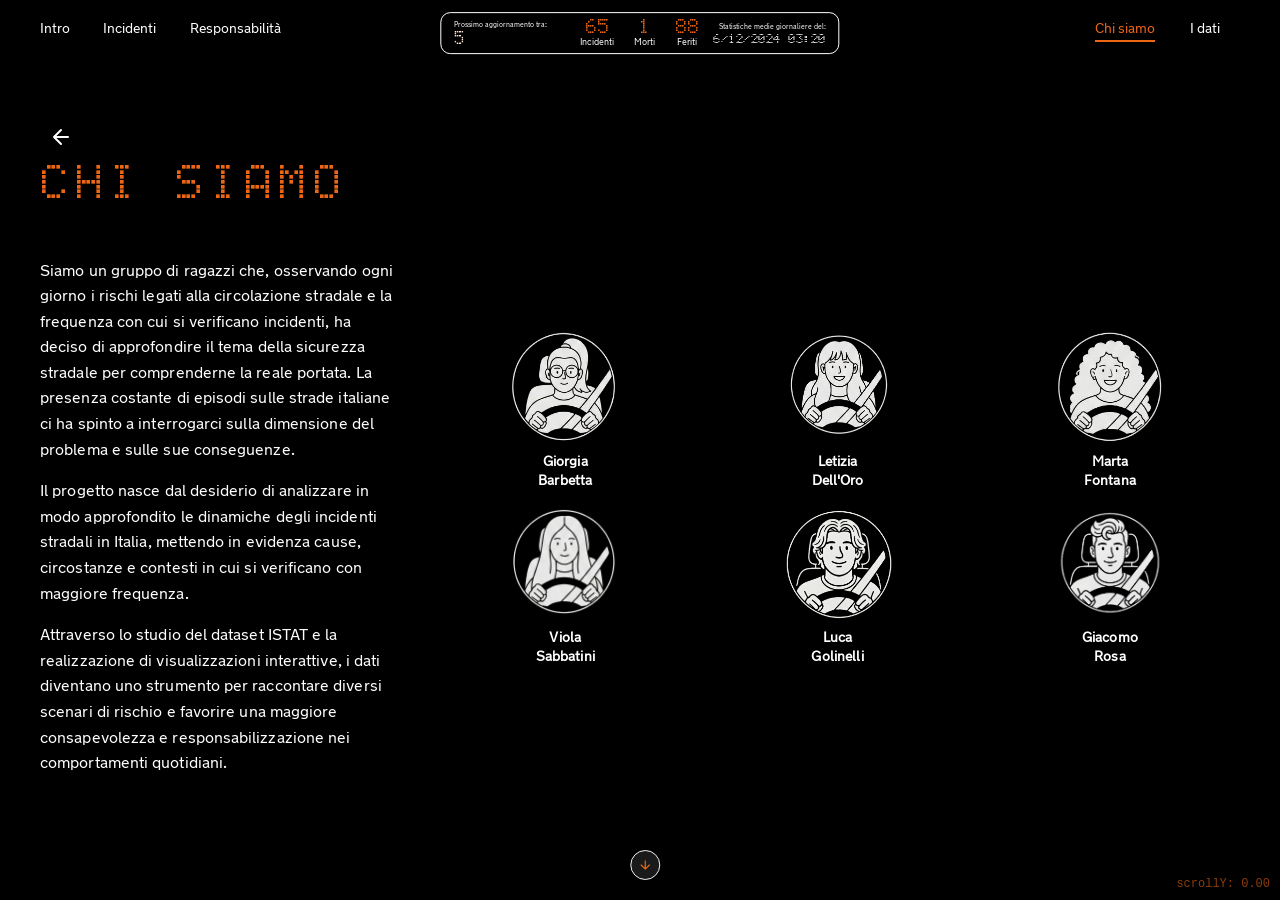
==== commit d9587e6d: "nuovo counter layout" ====
--- a/pages/chi_siamo.html
+++ b/pages/chi_siamo.html
@@ -1,295 +1,475 @@
 <!doctype html>
 <html lang="it">
-
-<head>
-  <meta charset="UTF-8" />
-  <meta name="viewport" content="width=device-width, initial-scale=1.0" />
-  <title>Chi Siamo - Incidenti Stradali</title>
-  <link rel="stylesheet" href="../style.css" />
-  <!-- p5 PRIMA del file chi_siamo.js -->
-  <script src="../libraries/p5.min.js"></script>
-  <script src="../libraries/p5.sound.min.js"></script>
-  <script src="../javascript/chi_siamo.js"></script>
-</head>
-
-<body>
-  <!-- Navbar -->
-  <nav id="navbar" class="visible">
-    <div class="nav-left">
-      <a href="../index.html" class="nav-item" data-section="0"
-        onclick="sessionStorage.setItem('skipCounterAnimation', 'true')">Intro</a>
-      <a href="../index.html#incidenti" class="nav-item" data-section="1"
-        onclick="sessionStorage.setItem('skipCounterAnimation', 'true')">Incidenti</a>
-      <div class="nav-item dropdown" data-section="2">
-        <a href="../index.html#responsabilita" class="dropdown-link nav-item"
-          onclick="sessionStorage.setItem('skipCounterAnimation', 'true')">Responsabilità</a>
-        <div class="dropdown-menu" id="dropdown-responsabilita-menu">
-          <a href="../index.html#conducenti" class="dropdown-item" data-categoria="conducenti"
-            onclick="sessionStorage.setItem('skipCounterAnimation', 'true')">Conducenti</a>
-          <a href="../index.html#cause-esterne-concomitanti" class="dropdown-item"
-            data-categoria="cause-esterne-concomitanti"
-            onclick="sessionStorage.setItem('skipCounterAnimation', 'true')">Cause esterne e concomitanti</a>
-          <a href="../index.html#non-conducenti" class="dropdown-item" data-categoria="non-conducenti"
-            onclick="sessionStorage.setItem('skipCounterAnimation', 'true')">Non conducenti</a>
-        </div>
-      </div>
-      <span class="nav-separator" id="nav-separator" style="display: none">/</span>
-      <a href="#dettaglio" class="nav-item nav-item-sub" id="nav-categoria" data-section="3"
-        style="display: none">Dettaglio</a>
+  <head>
+    <meta charset="UTF-8" />
+    <meta name="viewport" content="width=device-width, initial-scale=1.0" />
+    <title>Chi Siamo - Incidenti Stradali</title>
+    <link rel="stylesheet" href="../style.css" />
+    <!-- p5 PRIMA del file chi_siamo.js -->
+    <script src="../libraries/p5.min.js"></script>
+    <script src="../libraries/p5.sound.min.js"></script>
+    <script src="../javascript/chi_siamo.js"></script>
+  </head>
+  <body>
+    <!-- Navbar -->
+    <nav id="navbar" class="visible">
+      <div class="nav-left">
+        <a
+          href="../index.html"
+          class="nav-item"
+          data-section="0"
+          onclick="sessionStorage.setItem('skipCounterAnimation', 'true')"
+          >Intro</a
+        >
+        <a
+          href="../index.html#incidenti"
+          class="nav-item"
+          data-section="1"
+          onclick="sessionStorage.setItem('skipCounterAnimation', 'true')"
+          >Incidenti</a
+        >
+        <div class="nav-item dropdown" data-section="2">
+          <a
+            href="../index.html#responsabilita"
+            class="dropdown-link nav-item"
+            onclick="sessionStorage.setItem('skipCounterAnimation', 'true')"
+            >Responsabilità</a
+          >
+          <div class="dropdown-menu" id="dropdown-responsabilita-menu">
+            <a
+              href="../index.html#conducenti"
+              class="dropdown-item"
+              data-categoria="conducenti"
+              onclick="sessionStorage.setItem('skipCounterAnimation', 'true')"
+              >Conducenti</a
+            >
+            <a
+              href="../index.html#cause-esterne-concomitanti"
+              class="dropdown-item"
+              data-categoria="cause-esterne-concomitanti"
+              onclick="sessionStorage.setItem('skipCounterAnimation', 'true')"
+              >Cause esterne e concomitanti</a
+            >
+            <a
+              href="../index.html#non-conducenti"
+              class="dropdown-item"
+              data-categoria="non-conducenti"
+              onclick="sessionStorage.setItem('skipCounterAnimation', 'true')"
+              >Non conducenti</a
+            >
+          </div>
+        </div>
+        <span class="nav-separator" id="nav-separator" style="display: none"
+          >/</span
+        >
+        <a
+          href="#dettaglio"
+          class="nav-item nav-item-sub"
+          id="nav-categoria"
+          data-section="3"
+          style="display: none"
+          >Dettaglio</a
+        >
+      </div>
+
+      <!-- Counter centrale che appare dopo la sezione 6 -->
+      <div id="navbar-counter" class="navbar-counter">
+        <!-- Sezione sinistra: Countdown -->
+        <div class="counter-section counter-left">
+          <div class="counter-label-top">Prossimo aggiornamento tra:</div>
+          <div class="counter-countdown-number" id="counter-countdown-number">0</div>
+        </div>
+        
+        <!-- Sezione centrale: Statistiche -->
+        <div class="counter-section counter-center">
+          <div class="counter-item">
+            <span class="counter-number" id="nav-incidenti">0</span>
+            <span class="counter-label">Incidenti</span>
+          </div>
+          <div class="counter-item">
+            <span class="counter-number" id="nav-morti">0</span>
+            <span class="counter-label">Morti</span>
+          </div>
+          <div class="counter-item">
+            <span class="counter-number" id="nav-feriti">0</span>
+            <span class="counter-label">Feriti</span>
+          </div>
+        </div>
+        
+        <!-- Sezione destra: Data e ora -->
+        <div class="counter-section counter-right">
+          <div class="counter-label-top">Statistiche medie giornaliere del:</div>
+          <div class="counter-datetime" id="counter-datetime">2/2/2024 12:08</div>
+        </div>
+      </div>
+
+      <div class="nav-right">
+        <a class="nav-external active" href="chi_siamo.html">Chi siamo</a>
+        <a class="nav-external" href="dati.html">I dati</a>
+      </div>
+    </nav>
+
+    <!-- Freccia indietro per tornare a Responsabilità -->
+    <a href="../index.html#responsabilita" id="back-arrow" class="back-arrow visible" onclick="sessionStorage.setItem('skipCounterAnimation', 'true')">
+      <svg width="24" height="24" viewBox="0 0 24 24" fill="none" xmlns="http://www.w3.org/2000/svg">
+        <path d="M19 12H5M5 12L12 19M5 12L12 5" stroke="white" stroke-width="2" stroke-linecap="round" stroke-linejoin="round"/>
+      </svg>
+    </a>
+
+    <!-- Sezione Chi Siamo -->
+    <section id="chi-siamo" class="sezione-dati">
+      <div class="two-column-layout">
+        <!-- Colonna sinistra: Chi Siamo -->
+        <div class="left-column">
+          <h1 class="team-title">CHI SIAMO</h1>
+          <p class="description">
+            Siamo un gruppo di ragazzi che, osservando ogni giorno i rischi
+            legati alla circolazione stradale e la frequenza con cui si
+            verificano incidenti, ha deciso di approfondire il tema della
+            sicurezza stradale per comprenderne la reale portata. La presenza
+            costante di episodi sulle strade italiane ci ha spinto a
+            interrogarci sulla dimensione del problema e sulle sue conseguenze.
+          </p>
+          <p class="description">
+            Il progetto nasce dal desiderio di analizzare in modo approfondito
+            le dinamiche degli incidenti stradali in Italia, mettendo in
+            evidenza cause, circostanze e contesti in cui si verificano con
+            maggiore frequenza.
+          </p>
+          <p class="description">
+            Attraverso lo studio del dataset ISTAT e la realizzazione di
+            visualizzazioni interattive, i dati diventano uno strumento per
+            raccontare diversi scenari di rischio e favorire una maggiore
+            consapevolezza e responsabilizzazione nei comportamenti quotidiani.
+          </p>
+        </div>
+
+        <!-- Colonna destra: Team -->
+        <div class="right-column">
+          <div class="team-grid">
+            <div class="team-card">
+              <img
+                src="../Assets/Images/giorgia.png"
+                alt="Giorgia Barbetta"
+                class="team-photo"
+              />
+              <div class="card-name">
+                <span>Giorgia</span>
+                <span>Barbetta</span>
+              </div>
+            </div>
+            <div class="team-card">
+              <img
+                src="../Assets/Images/letizia.png"
+                alt="Letizia Dell'Oro"
+                class="team-photo"
+              />
+              <div class="card-name">
+                <span>Letizia</span>
+                <span>Dell'Oro</span>
+              </div>
+            </div>
+            <div class="team-card">
+              <img
+                src="../Assets/Images/marta.png"
+                alt="Marta Fontana"
+                class="team-photo"
+              />
+              <div class="card-name">
+                <span>Marta</span>
+                <span>Fontana</span>
+              </div>
+            </div>
+            <div class="team-card">
+              <img
+                src="../Assets/Images/viola.png"
+                alt="Viola Sabbatini"
+                class="team-photo"
+              />
+              <div class="card-name">
+                <span>Viola</span>
+                <span>Sabbatini</span>
+              </div>
+            </div>
+            <div class="team-card">
+              <img
+                src="../Assets/Images/luca.png"
+                alt="Luca Golinelli"
+                class="team-photo"
+              />
+              <div class="card-name">
+                <span>Luca</span>
+                <span>Golinelli</span>
+              </div>
+            </div>
+            <div class="team-card">
+              <img
+                src="../Assets/Images/giacomo.png"
+                alt="Giacomo Rosa"
+                class="team-photo"
+              />
+              <div class="card-name">
+                <span>Giacomo</span>
+                <span>Rosa</span>
+              </div>
+            </div>
+          </div>
+        </div>
+      </div>
+    </section>
+
+    <!-- Frecce fisse per navigazione checkpoint -->
+    <div class="scroll-arrows-container">
+      <div id="scroll-arrow-up" class="scroll-arrow scroll-arrow-up">
+        <svg
+          width="24"
+          height="24"
+          viewBox="0 0 24 24"
+          fill="none"
+          xmlns="http://www.w3.org/2000/svg"
+        >
+          <path
+            d="M12 19L12 5M12 5L5 12M12 5L19 12"
+            stroke="white"
+            stroke-width="2"
+            stroke-linecap="round"
+            stroke-linejoin="round"
+          />
+        </svg>
+      </div>
+      <div id="scroll-arrow-down" class="scroll-arrow scroll-arrow-down">
+        <svg
+          width="24"
+          height="24"
+          viewBox="0 0 24 24"
+          fill="none"
+          xmlns="http://www.w3.org/2000/svg"
+        >
+          <path
+            d="M12 5L12 19M12 19L19 12M12 19L5 12"
+            stroke="white"
+            stroke-width="2"
+            stroke-linecap="round"
+            stroke-linejoin="round"
+          />
+        </svg>
+      </div>
     </div>
 
-    <!-- Counter centrale che appare dopo la sezione 6 -->
-    <div id="navbar-counter" class="navbar-counter">
-      <div class="counter-item">
-        <span class="counter-number" id="nav-incidenti">0</span>
-        <span class="counter-label">Incidenti</span>
-      </div>
-      <div class="counter-item">
-        <span class="counter-number" id="nav-morti">0</span>
-        <span class="counter-label">Morti</span>
-      </div>
-      <div class="counter-item">
-        <span class="counter-number" id="nav-feriti">0</span>
-        <span class="counter-label">Feriti</span>
-      </div>
-    </div>
-
-    <!-- Countdown a sinistra del counter -->
-    <div class="counter-countdown" id="counter-countdown"></div>
-
-    <!-- Testo informativo a destra del counter -->
-    <div class="counter-info" id="counter-tooltip"></div>
-
-    <div class="nav-right">
-      <a class="nav-external active" href="chi_siamo.html">Chi siamo</a>
-      <a class="nav-external" href="dati.html">I dati</a>
-    </div>
-  </nav>
-
-  <!-- Sezione Chi Siamo -->
-  <section id="chi-siamo" class="sezione-dati">
-    <div class="two-column-layout">
-      <!-- Colonna sinistra: Chi Siamo -->
-      <div class="column">
-        <h1 class="team-title">CHI SIAMO</h1>
-        <p class="description">
-          Siamo un gruppo di studenti universitari di <b>Design della Comunicazione presso il Politecnico di Milano</b> che,
-          osservando ogni giorno i rischi legati alla circolazione stradale e <b>l’elevata frequenza di incidenti</b>, ha
-          deciso di approfondire questo fenomeno per comprenderne la reale portata e le conseguenze sociali. La costante
-          presenza di episodi sulle strade italiane ci ha spinto a <b>interrogarci sulle dimensioni del problema</b> e sulle
-          sue implicazioni.
-        </p>
-        <p class="description">
-          Questo progetto universitario si propone di analizzare in modo approfondito le dinamiche degli incidenti in
-          Italia, mettendo in evidenza <b>cause, circostanze e contesti</b> in cui si verificano con maggiore frequenza.
-        </p>
-        <p class="description">
-          Attraverso lo studio del <b>dataset ISTAT</b> e la realizzazione di <b>visualizzazioni interattive</b>, i dati diventano uno
-          strumento narrativo per rappresentare diversi scenari di rischio e promuovere una maggiore <b>consapevolezza e
-          responsabilità</b> nei comportamenti quotidiani.
-        </p>
-      </div>
-
-      <!-- Colonna destra: Team -->
-      <div class="column-images">
-        <div class="team-grid">
-          <div class="team-card">
-            <img src="../Assets/Images/giorgia.png" alt="Giorgia Barbetta" class="team-photo" />
-            <div class="card-name">
-              <span>Giorgia</span>
-              <span>Barbetta</span>
-            </div>
-          </div>
-          <div class="team-card">
-            <img src="../Assets/Images/letizia.png" alt="Letizia Dell'Oro" class="team-photo" />
-            <div class="card-name">
-              <span>Letizia</span>
-              <span>Dell'Oro</span>
-            </div>
-          </div>
-          <div class="team-card">
-            <img src="../Assets/Images/marta.png" alt="Marta Fontana" class="team-photo" />
-            <div class="card-name">
-              <span>Marta</span>
-              <span>Fontana</span>
-            </div>
-          </div>
-          <div class="team-card">
-            <img src="../Assets/Images/luca.png" alt="Luca Golinelli" class="team-photo" />
-            <div class="card-name">
-              <span>Luca</span>
-              <span>Golinelli</span>
-            </div>
-          </div>
-          <div class="team-card">
-            <img src="../Assets/Images/giacomo.png" alt="Giacomo Rosa" class="team-photo" />
-            <div class="card-name">
-              <span>Giacomo</span>
-              <span>Rosa</span>
-            </div>
-          </div>
-          <div class="team-card">
-            <img src="../Assets/Images/viola.png" alt="Viola Sabbatini" class="team-photo" />
-            <div class="card-name">
-              <span>Viola</span>
-              <span>Sabbatini</span>
-            </div>
-          </div>
-        </div>
-      </div>
-    </div>
-  </section>
-
-  <!-- Frecce fisse per navigazione checkpoint -->
-  <div class="scroll-arrows-container">
-    <div id="scroll-arrow-up" class="scroll-arrow scroll-arrow-up">
-      <svg width="24" height="24" viewBox="0 0 24 24" fill="none" xmlns="http://www.w3.org/2000/svg">
-        <path d="M12 19L12 5M12 5L5 12M12 5L19 12" stroke="white" stroke-width="2" stroke-linecap="round"
-          stroke-linejoin="round" />
-      </svg>
-    </div>
-    <div id="scroll-arrow-down" class="scroll-arrow scroll-arrow-down">
-      <svg width="24" height="24" viewBox="0 0 24 24" fill="none" xmlns="http://www.w3.org/2000/svg">
-        <path d="M12 5L12 19M12 19L19 12M12 19L5 12" stroke="white" stroke-width="2" stroke-linecap="round"
-          stroke-linejoin="round" />
-      </svg>
-    </div>
-  </div>
-
-  <!--FOOTER-->
-  <section class="sezione-dati">
-    <div class="credits-page">
-
-      <div class="credits-header">
-        <div class="credits-brand-left">
-          <img class="credits-logo-polimi" src="../Assets/Images/logo_politecnico.svg" alt="Politecnico di Milano" />
-        </div>
-
-        <div class="credits-brand-right">
-          <img class="credits-logo-necst" src="../Assets/Images/logo_NECTS.svg" alt="NECST Laboratory" />
-          <img class="credits-logo-density" src="../Assets/Images/logo_DensityDesign.svg" alt="DENSITY GN+" />
-        </div>
-      </div>
-
-      <!-- CONTENUTO CENTRATO/ABBASSATO -->
-      <div class="credits-content">
-        <p class="credits-intro">
-          Laurea Triennale in Design della Comunicazione<br />
-          Laboratorio di Computer Grafica per l’Information Design<br />
-          Anno Accademico 2025/2026
-        </p>
-
-        <section class="credits-cols" aria-label="Crediti e risorse">
-          <div>
-            <h3 class="credits-section-title">Docenti</h3>
-            <div class="credits-block">
-              <div class="credits-bar" style="height: 3.2rem"></div>
-              <div>
-                <ul class="credits-clean">
-                  <li>Conficconi Davide</li>
-                  <li>Mauri Michele</li>
-                </ul>
-              </div>
-            </div>
-
-            <h3 class="credits-section-title" style="margin-top: 0.9rem">
-              Cultori della materia
-            </h3>
-            <div class="credits-block">
-              <div class="credits-bar" style="height: 3.2rem"></div>
-              <div>
-                <ul class="credits-clean">
-                  <li>Facchini Alessandra</li>
-                  <li>Nazzari Alessandro</li>
-                </ul>
-              </div>
-            </div>
-          </div>
-
-          <div>
-            <h3 class="credits-section-title">Progetto a cura di</h3>
-            <div class="credits-block">
-              <div class="credits-bar" style="height: 11.3rem"></div>
-              <div>
-                <ul class="credits-clean">
-                  <li>Barbetta Giorgia</li>
-                  <li>Dell’Oro Letizia</li>
-                  <li>Fontana Marta</li>
-                  <li>Golinelli Luca</li>
-                  <li>Rosa Giacomo</li>
-                  <li>Sabbatini Viola</li>
-                </ul>
-              </div>
-            </div>
-          </div>
-
-          <div>
-            <h3 class="credits-section-title">Per approfondire</h3>
-            <div class="credits-block">
-              <div class="credits-bar" style="height: 5.5rem"></div>
-              <div class="credits-links">
-                <a href="https://www.istat.it/comunicato-stampa/incidenti-stradali-in-italia-2024/" target="_blank"
-                  rel="noreferrer">
-                  Visita il sito dell’ISTAT
-                  <svg class="credits-ext" viewBox="0 0 24 24" fill="none" aria-hidden="true">
-                    <path d="M14 5h5v5" stroke="currentColor" stroke-width="2" stroke-linecap="round"
-                      stroke-linejoin="round" />
-                    <path d="M10 14L19 5" stroke="currentColor" stroke-width="2" stroke-linecap="round" />
-                    <path d="M19 14v5H5V5h5" stroke="currentColor" stroke-width="2" stroke-linecap="round"
-                      stroke-linejoin="round" />
-                  </svg>
-                </a>
-
-                <a href="https://www.istat.it/wp-content/uploads/2025/07/REPORT_INCIDENTI_STRADALI_2024.pdf"
-                  target="_blank" rel="noreferrer">
-                  Visualizza report del 2024
-                  <svg class="credits-ext" viewBox="0 0 24 24" fill="none" aria-hidden="true">
-                    <path d="M14 5h5v5" stroke="currentColor" stroke-width="2" stroke-linecap="round"
-                      stroke-linejoin="round" />
-                    <path d="M10 14L19 5" stroke="currentColor" stroke-width="2" stroke-linecap="round" />
-                    <path d="M19 14v5H5V5h5" stroke="currentColor" stroke-width="2" stroke-linecap="round"
-                      stroke-linejoin="round" />
-                  </svg>
-                </a>
-
-                <a href="https://docs.google.com/spreadsheets/d/1hCYG5egUPgJF1pFeJl0nH7oTFf1VtAod-id41BWjpTE/edit?usp=sharing"
-                  target="_blank" rel="noreferrer">
-                  Consulta il dataset da noi riordinato
-                  <svg class="credits-ext" viewBox="0 0 24 24" fill="none" aria-hidden="true">
-                    <path d="M14 5h5v5" stroke="currentColor" stroke-width="2" stroke-linecap="round"
-                      stroke-linejoin="round" />
-                    <path d="M10 14L19 5" stroke="currentColor" stroke-width="2" stroke-linecap="round" />
-                    <path d="M19 14v5H5V5h5" stroke="currentColor" stroke-width="2" stroke-linecap="round"
-                      stroke-linejoin="round" />
-                  </svg>
-                </a>
-              </div>
-            </div>
-          </div>
-        </section>
-      </div>
-
-      <footer class="credits-footer">
-        <div class="credits-copy">© CC-BY 4.0 Gli autori / The authors</div>
-        <div class="credits-lang">
-          <div>
-            [ENG] Except where otherwise noted, all content on this website is
-            licensed under the Creative Commons Attribution 4.0 International
-            License (CC BY 4.0). You are free to share and adapt the material,
-            including for commercial use, provided appropriate credit is
-            given.
-          </div>
-          <div>
-            [ITA] Salvo diversa indicazione, tutti i contenuti di questo sito
-            web sono concessi in licenza Creative Commons Attribution 4.0
-            International License (CC BY 4.0). Sei libero di condividere e
-            adattare il materiale, anche per scopi commerciali, a condizione
-            di menzionare i creatori come autori originali dell’opera.
-          </div>
-        </div>
-      </footer>
-    </div>
-  </section>
-</body>
-
-</html>+    <!--FOOTER-->
+    <section class="sezione-dati">
+      <div class="credits-page">
+
+        <div class="credits-header">
+          <div class="credits-brand-left">
+            <img
+              class="credits-logo-polimi"
+              src="../Assets/Images/logo_politecnico.svg"
+              alt="Politecnico di Milano"
+            />
+          </div>
+
+          <div class="credits-brand-right">
+            <img
+              class="credits-logo-necst"
+              src="../Assets/Images/logo_NECTS.svg"
+              alt="NECST Laboratory"
+            />
+            <img
+              class="credits-logo-density"
+              src="../Assets/Images/logo_DensityDesign.svg"
+              alt="DENSITY GN+"
+            />
+          </div>
+        </div>
+
+        <!-- CONTENUTO CENTRATO/ABBASSATO -->
+        <div class="credits-content">
+          <p class="credits-intro">
+            Laurea Triennale in Design della Comunicazione<br />
+            Laboratorio di Computer Grafica per l’Information Design<br />
+            Anno Accademico 2025/2026
+          </p>
+
+          <section class="credits-cols" aria-label="Crediti e risorse">
+            <div>
+              <h3 class="credits-section-title">Docenti</h3>
+              <div class="credits-block">
+                <div class="credits-bar" style="height: 3.2rem"></div>
+                <div>
+                  <ul class="credits-clean">
+                    <li>Conficconi Davide</li>
+                    <li>Mauri Michele</li>
+                  </ul>
+                </div>
+              </div>
+
+              <h3 class="credits-section-title" style="margin-top: 0.9rem">
+                Cultori della materia
+              </h3>
+              <div class="credits-block">
+                <div class="credits-bar" style="height: 3.2rem"></div>
+                <div>
+                  <ul class="credits-clean">
+                    <li>Facchini Alessandra</li>
+                    <li>Nazzari Alessandro</li>
+                  </ul>
+                </div>
+              </div>
+            </div>
+
+            <div>
+              <h3 class="credits-section-title">Progetto a cura di</h3>
+              <div class="credits-block">
+                <div class="credits-bar" style="height: 11.3rem"></div>
+                <div>
+                  <ul class="credits-clean">
+                    <li>Barbetta Giorgia</li>
+                    <li>Dell’Oro Letizia</li>
+                    <li>Fontana Marta</li>
+                    <li>Golinelli Luca</li>
+                    <li>Rosa Giacomo</li>
+                    <li>Sabbatini Viola</li>
+                  </ul>
+                </div>
+              </div>
+            </div>
+
+            <div>
+              <h3 class="credits-section-title">Per approfondire</h3>
+              <div class="credits-block">
+                <div class="credits-bar" style="height: 5.5rem"></div>
+                <div class="credits-links">
+                  <a
+                    href="https://www.istat.it/comunicato-stampa/incidenti-stradali-in-italia-2024/"
+                    target="_blank"
+                    rel="noreferrer"
+                  >
+                    Visita il sito dell’ISTAT
+                    <svg
+                      class="credits-ext"
+                      viewBox="0 0 24 24"
+                      fill="none"
+                      aria-hidden="true"
+                    >
+                      <path
+                        d="M14 5h5v5"
+                        stroke="currentColor"
+                        stroke-width="2"
+                        stroke-linecap="round"
+                        stroke-linejoin="round"
+                      />
+                      <path
+                        d="M10 14L19 5"
+                        stroke="currentColor"
+                        stroke-width="2"
+                        stroke-linecap="round"
+                      />
+                      <path
+                        d="M19 14v5H5V5h5"
+                        stroke="currentColor"
+                        stroke-width="2"
+                        stroke-linecap="round"
+                        stroke-linejoin="round"
+                      />
+                    </svg>
+                  </a>
+
+                  <a
+                    href="https://www.istat.it/wp-content/uploads/2025/07/REPORT_INCIDENTI_STRADALI_2024.pdf"
+                    target="_blank"
+                    rel="noreferrer"
+                  >
+                    Visualizza report del 2024
+                    <svg
+                      class="credits-ext"
+                      viewBox="0 0 24 24"
+                      fill="none"
+                      aria-hidden="true"
+                    >
+                      <path
+                        d="M14 5h5v5"
+                        stroke="currentColor"
+                        stroke-width="2"
+                        stroke-linecap="round"
+                        stroke-linejoin="round"
+                      />
+                      <path
+                        d="M10 14L19 5"
+                        stroke="currentColor"
+                        stroke-width="2"
+                        stroke-linecap="round"
+                      />
+                      <path
+                        d="M19 14v5H5V5h5"
+                        stroke="currentColor"
+                        stroke-width="2"
+                        stroke-linecap="round"
+                        stroke-linejoin="round"
+                      />
+                    </svg>
+                  </a>
+
+                  <a
+                    href="https://docs.google.com/spreadsheets/d/1hCYG5egUPgJF1pFeJl0nH7oTFf1VtAod-id41BWjpTE/edit?usp=sharing"
+                    target="_blank"
+                    rel="noreferrer"
+                  >
+                    Consulta il dataset da noi riordinato
+                    <svg
+                      class="credits-ext"
+                      viewBox="0 0 24 24"
+                      fill="none"
+                      aria-hidden="true"
+                    >
+                      <path
+                        d="M14 5h5v5"
+                        stroke="currentColor"
+                        stroke-width="2"
+                        stroke-linecap="round"
+                        stroke-linejoin="round"
+                      />
+                      <path
+                        d="M10 14L19 5"
+                        stroke="currentColor"
+                        stroke-width="2"
+                        stroke-linecap="round"
+                      />
+                      <path
+                        d="M19 14v5H5V5h5"
+                        stroke="currentColor"
+                        stroke-width="2"
+                        stroke-linecap="round"
+                        stroke-linejoin="round"
+                      />
+                    </svg>
+                  </a>
+                </div>
+              </div>
+            </div>
+          </section>
+        </div>
+
+        <footer class="credits-footer">
+          <div class="credits-copy">© CC-BY 4.0 Gli autori / The authors</div>
+          <div class="credits-lang">
+            <div>
+              [ENG] Except where otherwise noted, all content on this website is
+              licensed under the Creative Commons Attribution 4.0 International
+              License (CC BY 4.0). You are free to share and adapt the material,
+              including for commercial use, provided appropriate credit is
+              given.
+            </div>
+            <div>
+              [ITA] Salvo diversa indicazione, tutti i contenuti di questo sito
+              web sono concessi in licenza Creative Commons Attribution 4.0
+              International License (CC BY 4.0). Sei libero di condividere e
+              adattare il materiale, anche per scopi commerciali, a condizione
+              di menzionare i creatori come autori originali dell’opera.
+            </div>
+          </div>
+        </footer>
+      </div>
+    </section>
+  </body>
+</html>
--- a/style.css
+++ b/style.css
@@ -379,15 +379,12 @@
   top: 50%;
   transform: translate(-50%, calc(-50% + 3px));
   display: flex;
-  gap: clamp(20px, 1.56vw, 30px);
-  /* 30px @ 1920px */
-  align-items: center;
-  padding: clamp(6px, 0.42vw, 8px) clamp(16px, 1.04vw, 20px);
-  /* 8px 20px @ 1920px */
+  gap: clamp(6px, 0.5vw, 10px);
+  align-items: stretch;
+  padding: clamp(6px, 0.5vw, 10px) clamp(12px, 1vw, 20px);
   background: transparent;
   border: 1.5px solid var(--txt);
   border-radius: clamp(10px, 0.63vw, 12px);
-  /* 12px @ 1920px */
   opacity: 0;
   transition: all 0.45s ease;
   pointer-events: none;
@@ -397,6 +394,62 @@
   opacity: 1;
 }
 
+/* Sezioni del counter */
+.counter-section {
+  display: flex;
+  flex-direction: column;
+  justify-content: center;
+  gap: clamp(4px, 0.3vw, 6px);
+}
+
+.counter-left,
+.counter-right {
+  min-width: clamp(120px, 9vw, 180px);
+}
+
+.counter-left {
+  align-items: flex-start;
+}
+
+.counter-right {
+  align-items: flex-end;
+}
+
+.counter-center {
+  flex-direction: row;
+  gap: clamp(20px, 1.56vw, 30px);
+  align-items: center;
+}
+
+/* Label superiori */
+.counter-label-top {
+  font-size: clamp(7px, 0.52vw, 10px);
+  font-weight: 400;
+  color: var(--txt);
+  line-height: 1.2;
+  white-space: nowrap;
+}
+
+/* Numeri LCD (countdown e datetime) */
+.counter-countdown-number {
+  font-family: "LCD", monospace;
+  font-size: clamp(14px, 1.04vw, 20px);
+  font-weight: 400;
+  line-height: 1;
+  letter-spacing: 1px;
+  color: var(--orange);
+}
+
+.counter-datetime {
+  font-family: "LCD", monospace;
+  font-size: clamp(10px, 0.7vw, 14px);
+  font-weight: 400;
+  line-height: 1;
+  letter-spacing: 0.5px;
+  color: var(--txt);
+}
+
+/* Items centrali (incidenti, morti, feriti) */
 .counter-item {
   display: flex;
   flex-direction: column;
@@ -408,7 +461,6 @@
 .counter-number {
   font-family: "LCD", monospace;
   font-size: clamp(16px, 1.04vw, 20px);
-  /* 20px @ 1920px */
   font-weight: 400;
   color: var(--orange);
   line-height: 1;
@@ -417,63 +469,16 @@
 
 .counter-label {
   font-size: clamp(9px, 0.57vw, 11px);
-  /* 11px @ 1920px */
   font-weight: 400;
   color: var(--txt);
   text-transform: capitalize;
   line-height: 1;
 }
 
-/* Testo informativo fisso accanto il counter */
-.counter-info {
-  position: absolute;
-  top: 50%;
-  /* Posizione = metà larghezza del counter + padding + margine fisso
-     Counter width ≈ 3 items con numeri/labels + 2 gap + 2 padding laterali
-     Approssimazione: clamp(85px, 5.3vw, 102px) copre metà counter + margine */
-  left: calc(50% + clamp(85px, 5.3vw, 102px) + 10px);
-  transform: translateY(calc(-50% + 2.5px));
-  color: var(--txt);
-  font-size: clamp(8px, 0.52vw, 10px);
-  /* 10px @ 1920px */
-  font-weight: 400;
-  line-height: 1.4;
-  text-align: left; /* Allineamento a bandiera */
-  max-width: 90px; /* Ridotta per forzare divisione su 3 righe */
-  white-space: normal; /* Permette il wrapping su più righe */
-  opacity: 0;
-  transition: opacity 0.3s ease;
-}
-
+/* Rimuovi vecchi stili per counter-info e counter-countdown */
+.counter-info,
 .counter-countdown {
-  position: absolute;
-  top: 50%;
-  /* Posizione = metà larghezza del counter + padding + margine fisso */
-  right: calc(50% + clamp(85px, 5.3vw, 102px) + 10px);
-  transform: translateY(calc(-50% + 2.5px));
-  color: var(--txt);
-  font-size: clamp(8px, 0.52vw, 10px);
-  /* 10px @ 1920px */
-  font-weight: 400;
-  line-height: 1.4;
-  text-align: right; /* Allineamento a bandiera a destra */
-  max-width: 90px;
-  white-space: normal;
-  opacity: 0;
-  transition: opacity 0.3s ease;
-}
-
-.navbar-counter.visible~.counter-info,
-.navbar-counter.visible~.counter-countdown {
-  opacity: 1;
-}
-
-/* Schermi molto piccoli - nascondi i testi laterali */
-@media (max-width: 768px) {
-  .counter-info,
-  .counter-countdown {
-    display: none;
-  }
+  display: none;
 }
 
 /* ========================================
@@ -876,38 +881,6 @@
 }
 
 /* ========================================
-   FORMULA MORTALITÀ
-   ======================================== */
-
-.formula{
-    padding: 1em 0;
-}
-
-.formula-container {
-  display: flex;
-  align-items: center;
-  gap: 0.5em;
-  font-family: 'Transport', Arial, Helvetica, sans-serif;
-  color: var(--txt);
-  justify-content: center;
-}
-
-.formula-fraction {
-  display: flex;
-  flex-direction: column;
-  align-items: center;
-}
-
-.formula-numerator {
-  border-bottom: 1.5px solid var(--txt);
-  padding: 0 0.3em 0.2em;
-}
-
-.formula-denominator {
-  padding: 0.2em 0.3em 0;
-}
-
-/* ========================================
    RESPONSIVE - Adattamento per schermi piccoli
    ======================================== */
 @media (max-width: 768px) {
@@ -1036,35 +1009,22 @@
   /* 40px laterale, 80px sotto @ 1920px */
 }
 
-.column {
-  flex: 0 0 50%;
+.left-column {
+  flex: 0 0 30%;
   text-align: left;
   min-width: 0;
   overflow-wrap: break-word;
   word-wrap: break-word;
 }
 
-.column-images {
-  flex: 0 0 50%;
-  display: flex;
-  flex-direction: column;
-  align-items: center;
-  justify-content: center;
-  padding-top: 10em;
-  min-width: 0;
-  overflow-wrap: break-word;
-  word-wrap: break-word;
-}
-
-
-.column .team-title {
+.left-column .team-title {
   text-align: left;
   margin-left: 0;
   margin-bottom: clamp(10px, 0.73vw, 14px);
   font-size: clamp(38px, 2.6vw, 50px);
 }
 
-.column .description {
+.left-column .description {
   text-align: left;
   margin-left: 0;
   font-size: clamp(16px, 0.94vw, 18px);
@@ -1073,34 +1033,28 @@
   max-width: 100%;
 }
 
-.column-images .team-title {
+.right-column {
+  flex: 1;
+  display: flex;
+  flex-direction: column;
+  align-items: center;
+  justify-content: center;
+  padding-top: 10em;
+  min-width: 0;
+  overflow-wrap: break-word;
+  word-wrap: break-word;
+}
+
+.right-column .team-title {
   text-align: left;
   margin-left: 0;
   width: 100%;
 }
 
-.column-images .team-grid {
+.right-column .team-grid {
   margin-left: 0;
   padding: 0;
   width: 100%;
-}
-
-/* Chi Siamo: 70/30 */
-#chi-siamo .left-column {
-  flex: 0 0 70%;
-}
-
-#chi-siamo .right-column {
-  flex: 0 0 30%;
-}
-
-/* Dati: 50/50 */
-#i-dati .left-column {
-  flex: 0 0 50%;
-}
-
-#i-dati .right-column {
-  flex: 0 0 50%;
 }
 
 /* Stili sezione crediti */
@@ -1335,7 +1289,7 @@
   /* 180px @ 1920px */
   height: auto;
   aspect-ratio: 1;
-  object-fit: cover;
+  object-fit: contain;
   object-position: center;
   display: block;
 }
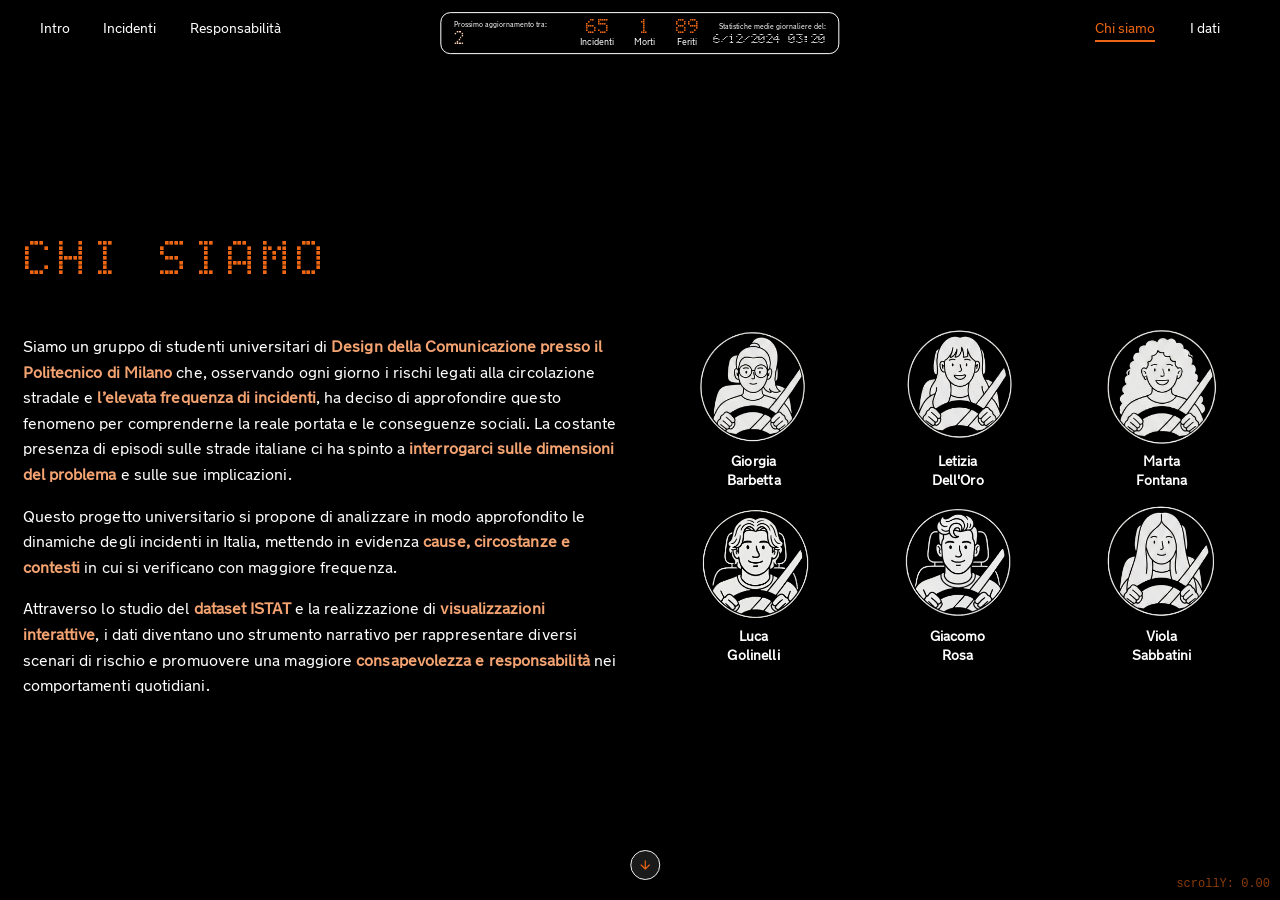
==== commit e61bcce3: "Merge branch 'main' of https://github.com/lcg-infodesign/2025-group-project-gruppo_5" ====
--- a/pages/chi_siamo.html
+++ b/pages/chi_siamo.html
@@ -1,76 +1,42 @@
 <!doctype html>
 <html lang="it">
-  <head>
-    <meta charset="UTF-8" />
-    <meta name="viewport" content="width=device-width, initial-scale=1.0" />
-    <title>Chi Siamo - Incidenti Stradali</title>
-    <link rel="stylesheet" href="../style.css" />
-    <!-- p5 PRIMA del file chi_siamo.js -->
-    <script src="../libraries/p5.min.js"></script>
-    <script src="../libraries/p5.sound.min.js"></script>
-    <script src="../javascript/chi_siamo.js"></script>
-  </head>
-  <body>
-    <!-- Navbar -->
-    <nav id="navbar" class="visible">
-      <div class="nav-left">
-        <a
-          href="../index.html"
-          class="nav-item"
-          data-section="0"
-          onclick="sessionStorage.setItem('skipCounterAnimation', 'true')"
-          >Intro</a
-        >
-        <a
-          href="../index.html#incidenti"
-          class="nav-item"
-          data-section="1"
-          onclick="sessionStorage.setItem('skipCounterAnimation', 'true')"
-          >Incidenti</a
-        >
-        <div class="nav-item dropdown" data-section="2">
-          <a
-            href="../index.html#responsabilita"
-            class="dropdown-link nav-item"
-            onclick="sessionStorage.setItem('skipCounterAnimation', 'true')"
-            >Responsabilità</a
-          >
-          <div class="dropdown-menu" id="dropdown-responsabilita-menu">
-            <a
-              href="../index.html#conducenti"
-              class="dropdown-item"
-              data-categoria="conducenti"
-              onclick="sessionStorage.setItem('skipCounterAnimation', 'true')"
-              >Conducenti</a
-            >
-            <a
-              href="../index.html#cause-esterne-concomitanti"
-              class="dropdown-item"
-              data-categoria="cause-esterne-concomitanti"
-              onclick="sessionStorage.setItem('skipCounterAnimation', 'true')"
-              >Cause esterne e concomitanti</a
-            >
-            <a
-              href="../index.html#non-conducenti"
-              class="dropdown-item"
-              data-categoria="non-conducenti"
-              onclick="sessionStorage.setItem('skipCounterAnimation', 'true')"
-              >Non conducenti</a
-            >
-          </div>
-        </div>
-        <span class="nav-separator" id="nav-separator" style="display: none"
-          >/</span
-        >
-        <a
-          href="#dettaglio"
-          class="nav-item nav-item-sub"
-          id="nav-categoria"
-          data-section="3"
-          style="display: none"
-          >Dettaglio</a
-        >
-      </div>
+
+<head>
+  <meta charset="UTF-8" />
+  <meta name="viewport" content="width=device-width, initial-scale=1.0" />
+  <title>Chi Siamo - Incidenti Stradali</title>
+  <link rel="stylesheet" href="../style.css" />
+  <!-- p5 PRIMA del file chi_siamo.js -->
+  <script src="../libraries/p5.min.js"></script>
+  <script src="../libraries/p5.sound.min.js"></script>
+  <script src="../javascript/chi_siamo.js"></script>
+</head>
+
+<body>
+  <!-- Navbar -->
+  <nav id="navbar" class="visible">
+    <div class="nav-left">
+      <a href="../index.html" class="nav-item" data-section="0"
+        onclick="sessionStorage.setItem('skipCounterAnimation', 'true')">Intro</a>
+      <a href="../index.html#incidenti" class="nav-item" data-section="1"
+        onclick="sessionStorage.setItem('skipCounterAnimation', 'true')">Incidenti</a>
+      <div class="nav-item dropdown" data-section="2">
+        <a href="../index.html#responsabilita" class="dropdown-link nav-item"
+          onclick="sessionStorage.setItem('skipCounterAnimation', 'true')">Responsabilità</a>
+        <div class="dropdown-menu" id="dropdown-responsabilita-menu">
+          <a href="../index.html#conducenti" class="dropdown-item" data-categoria="conducenti"
+            onclick="sessionStorage.setItem('skipCounterAnimation', 'true')">Conducenti</a>
+          <a href="../index.html#cause-esterne-concomitanti" class="dropdown-item"
+            data-categoria="cause-esterne-concomitanti"
+            onclick="sessionStorage.setItem('skipCounterAnimation', 'true')">Cause esterne e concomitanti</a>
+          <a href="../index.html#non-conducenti" class="dropdown-item" data-categoria="non-conducenti"
+            onclick="sessionStorage.setItem('skipCounterAnimation', 'true')">Non conducenti</a>
+        </div>
+      </div>
+      <span class="nav-separator" id="nav-separator" style="display: none">/</span>
+      <a href="#dettaglio" class="nav-item nav-item-sub" id="nav-categoria" data-section="3"
+        style="display: none">Dettaglio</a>
+    </div>
 
       <!-- Counter centrale che appare dopo la sezione 6 -->
       <div id="navbar-counter" class="navbar-counter">
@@ -103,373 +69,236 @@
         </div>
       </div>
 
-      <div class="nav-right">
-        <a class="nav-external active" href="chi_siamo.html">Chi siamo</a>
-        <a class="nav-external" href="dati.html">I dati</a>
-      </div>
-    </nav>
-
-    <!-- Freccia indietro per tornare a Responsabilità -->
-    <a href="../index.html#responsabilita" id="back-arrow" class="back-arrow visible" onclick="sessionStorage.setItem('skipCounterAnimation', 'true')">
+    <div class="nav-right">
+      <a class="nav-external active" href="chi_siamo.html">Chi siamo</a>
+      <a class="nav-external" href="dati.html">I dati</a>
+    </div>
+  </nav>
+
+  <!-- Sezione Chi Siamo -->
+  <section id="chi-siamo" class="sezione-dati">
+    <div class="two-column-layout">
+      <!-- Colonna sinistra: Chi Siamo -->
+      <div class="column">
+        <h1 class="team-title">CHI SIAMO</h1>
+        <p class="description">
+          Siamo un gruppo di studenti universitari di <b>Design della Comunicazione presso il Politecnico di Milano</b> che,
+          osservando ogni giorno i rischi legati alla circolazione stradale e <b>l’elevata frequenza di incidenti</b>, ha
+          deciso di approfondire questo fenomeno per comprenderne la reale portata e le conseguenze sociali. La costante
+          presenza di episodi sulle strade italiane ci ha spinto a <b>interrogarci sulle dimensioni del problema</b> e sulle
+          sue implicazioni.
+        </p>
+        <p class="description">
+          Questo progetto universitario si propone di analizzare in modo approfondito le dinamiche degli incidenti in
+          Italia, mettendo in evidenza <b>cause, circostanze e contesti</b> in cui si verificano con maggiore frequenza.
+        </p>
+        <p class="description">
+          Attraverso lo studio del <b>dataset ISTAT</b> e la realizzazione di <b>visualizzazioni interattive</b>, i dati diventano uno
+          strumento narrativo per rappresentare diversi scenari di rischio e promuovere una maggiore <b>consapevolezza e
+          responsabilità</b> nei comportamenti quotidiani.
+        </p>
+      </div>
+
+      <!-- Colonna destra: Team -->
+      <div class="column-images">
+        <div class="team-grid">
+          <div class="team-card">
+            <img src="../Assets/Images/giorgia.png" alt="Giorgia Barbetta" class="team-photo" />
+            <div class="card-name">
+              <span>Giorgia</span>
+              <span>Barbetta</span>
+            </div>
+          </div>
+          <div class="team-card">
+            <img src="../Assets/Images/letizia.png" alt="Letizia Dell'Oro" class="team-photo" />
+            <div class="card-name">
+              <span>Letizia</span>
+              <span>Dell'Oro</span>
+            </div>
+          </div>
+          <div class="team-card">
+            <img src="../Assets/Images/marta.png" alt="Marta Fontana" class="team-photo" />
+            <div class="card-name">
+              <span>Marta</span>
+              <span>Fontana</span>
+            </div>
+          </div>
+          <div class="team-card">
+            <img src="../Assets/Images/luca.png" alt="Luca Golinelli" class="team-photo" />
+            <div class="card-name">
+              <span>Luca</span>
+              <span>Golinelli</span>
+            </div>
+          </div>
+          <div class="team-card">
+            <img src="../Assets/Images/giacomo.png" alt="Giacomo Rosa" class="team-photo" />
+            <div class="card-name">
+              <span>Giacomo</span>
+              <span>Rosa</span>
+            </div>
+          </div>
+          <div class="team-card">
+            <img src="../Assets/Images/viola.png" alt="Viola Sabbatini" class="team-photo" />
+            <div class="card-name">
+              <span>Viola</span>
+              <span>Sabbatini</span>
+            </div>
+          </div>
+        </div>
+      </div>
+    </div>
+  </section>
+
+  <!-- Frecce fisse per navigazione checkpoint -->
+  <div class="scroll-arrows-container">
+    <div id="scroll-arrow-up" class="scroll-arrow scroll-arrow-up">
       <svg width="24" height="24" viewBox="0 0 24 24" fill="none" xmlns="http://www.w3.org/2000/svg">
-        <path d="M19 12H5M5 12L12 19M5 12L12 5" stroke="white" stroke-width="2" stroke-linecap="round" stroke-linejoin="round"/>
+        <path d="M12 19L12 5M12 5L5 12M12 5L19 12" stroke="white" stroke-width="2" stroke-linecap="round"
+          stroke-linejoin="round" />
       </svg>
-    </a>
-
-    <!-- Sezione Chi Siamo -->
-    <section id="chi-siamo" class="sezione-dati">
-      <div class="two-column-layout">
-        <!-- Colonna sinistra: Chi Siamo -->
-        <div class="left-column">
-          <h1 class="team-title">CHI SIAMO</h1>
-          <p class="description">
-            Siamo un gruppo di ragazzi che, osservando ogni giorno i rischi
-            legati alla circolazione stradale e la frequenza con cui si
-            verificano incidenti, ha deciso di approfondire il tema della
-            sicurezza stradale per comprenderne la reale portata. La presenza
-            costante di episodi sulle strade italiane ci ha spinto a
-            interrogarci sulla dimensione del problema e sulle sue conseguenze.
-          </p>
-          <p class="description">
-            Il progetto nasce dal desiderio di analizzare in modo approfondito
-            le dinamiche degli incidenti stradali in Italia, mettendo in
-            evidenza cause, circostanze e contesti in cui si verificano con
-            maggiore frequenza.
-          </p>
-          <p class="description">
-            Attraverso lo studio del dataset ISTAT e la realizzazione di
-            visualizzazioni interattive, i dati diventano uno strumento per
-            raccontare diversi scenari di rischio e favorire una maggiore
-            consapevolezza e responsabilizzazione nei comportamenti quotidiani.
-          </p>
-        </div>
-
-        <!-- Colonna destra: Team -->
-        <div class="right-column">
-          <div class="team-grid">
-            <div class="team-card">
-              <img
-                src="../Assets/Images/giorgia.png"
-                alt="Giorgia Barbetta"
-                class="team-photo"
-              />
-              <div class="card-name">
-                <span>Giorgia</span>
-                <span>Barbetta</span>
+    </div>
+    <div id="scroll-arrow-down" class="scroll-arrow scroll-arrow-down">
+      <svg width="24" height="24" viewBox="0 0 24 24" fill="none" xmlns="http://www.w3.org/2000/svg">
+        <path d="M12 5L12 19M12 19L19 12M12 19L5 12" stroke="white" stroke-width="2" stroke-linecap="round"
+          stroke-linejoin="round" />
+      </svg>
+    </div>
+  </div>
+
+  <!--FOOTER-->
+  <section class="sezione-dati">
+    <div class="credits-page">
+
+      <div class="credits-header">
+        <div class="credits-brand-left">
+          <img class="credits-logo-polimi" src="../Assets/Images/logo_politecnico.svg" alt="Politecnico di Milano" />
+        </div>
+
+        <div class="credits-brand-right">
+          <img class="credits-logo-necst" src="../Assets/Images/logo_NECTS.svg" alt="NECST Laboratory" />
+          <img class="credits-logo-density" src="../Assets/Images/logo_DensityDesign.svg" alt="DENSITY GN+" />
+        </div>
+      </div>
+
+      <!-- CONTENUTO CENTRATO/ABBASSATO -->
+      <div class="credits-content">
+        <p class="credits-intro">
+          Laurea Triennale in Design della Comunicazione<br />
+          Laboratorio di Computer Grafica per l’Information Design<br />
+          Anno Accademico 2025/2026
+        </p>
+
+        <section class="credits-cols" aria-label="Crediti e risorse">
+          <div>
+            <h3 class="credits-section-title">Docenti</h3>
+            <div class="credits-block">
+              <div class="credits-bar" style="height: 3.2rem"></div>
+              <div>
+                <ul class="credits-clean">
+                  <li>Conficconi Davide</li>
+                  <li>Mauri Michele</li>
+                </ul>
               </div>
             </div>
-            <div class="team-card">
-              <img
-                src="../Assets/Images/letizia.png"
-                alt="Letizia Dell'Oro"
-                class="team-photo"
-              />
-              <div class="card-name">
-                <span>Letizia</span>
-                <span>Dell'Oro</span>
+
+            <h3 class="credits-section-title" style="margin-top: 0.9rem">
+              Cultori della materia
+            </h3>
+            <div class="credits-block">
+              <div class="credits-bar" style="height: 3.2rem"></div>
+              <div>
+                <ul class="credits-clean">
+                  <li>Facchini Alessandra</li>
+                  <li>Nazzari Alessandro</li>
+                </ul>
               </div>
             </div>
-            <div class="team-card">
-              <img
-                src="../Assets/Images/marta.png"
-                alt="Marta Fontana"
-                class="team-photo"
-              />
-              <div class="card-name">
-                <span>Marta</span>
-                <span>Fontana</span>
+          </div>
+
+          <div>
+            <h3 class="credits-section-title">Progetto a cura di</h3>
+            <div class="credits-block">
+              <div class="credits-bar" style="height: 11.3rem"></div>
+              <div>
+                <ul class="credits-clean">
+                  <li>Barbetta Giorgia</li>
+                  <li>Dell’Oro Letizia</li>
+                  <li>Fontana Marta</li>
+                  <li>Golinelli Luca</li>
+                  <li>Rosa Giacomo</li>
+                  <li>Sabbatini Viola</li>
+                </ul>
               </div>
             </div>
-            <div class="team-card">
-              <img
-                src="../Assets/Images/viola.png"
-                alt="Viola Sabbatini"
-                class="team-photo"
-              />
-              <div class="card-name">
-                <span>Viola</span>
-                <span>Sabbatini</span>
+          </div>
+
+          <div>
+            <h3 class="credits-section-title">Per approfondire</h3>
+            <div class="credits-block">
+              <div class="credits-bar" style="height: 5.5rem"></div>
+              <div class="credits-links">
+                <a href="https://www.istat.it/comunicato-stampa/incidenti-stradali-in-italia-2024/" target="_blank"
+                  rel="noreferrer">
+                  Visita il sito dell’ISTAT
+                  <svg class="credits-ext" viewBox="0 0 24 24" fill="none" aria-hidden="true">
+                    <path d="M14 5h5v5" stroke="currentColor" stroke-width="2" stroke-linecap="round"
+                      stroke-linejoin="round" />
+                    <path d="M10 14L19 5" stroke="currentColor" stroke-width="2" stroke-linecap="round" />
+                    <path d="M19 14v5H5V5h5" stroke="currentColor" stroke-width="2" stroke-linecap="round"
+                      stroke-linejoin="round" />
+                  </svg>
+                </a>
+
+                <a href="https://www.istat.it/wp-content/uploads/2025/07/REPORT_INCIDENTI_STRADALI_2024.pdf"
+                  target="_blank" rel="noreferrer">
+                  Visualizza report del 2024
+                  <svg class="credits-ext" viewBox="0 0 24 24" fill="none" aria-hidden="true">
+                    <path d="M14 5h5v5" stroke="currentColor" stroke-width="2" stroke-linecap="round"
+                      stroke-linejoin="round" />
+                    <path d="M10 14L19 5" stroke="currentColor" stroke-width="2" stroke-linecap="round" />
+                    <path d="M19 14v5H5V5h5" stroke="currentColor" stroke-width="2" stroke-linecap="round"
+                      stroke-linejoin="round" />
+                  </svg>
+                </a>
+
+                <a href="https://docs.google.com/spreadsheets/d/1hCYG5egUPgJF1pFeJl0nH7oTFf1VtAod-id41BWjpTE/edit?usp=sharing"
+                  target="_blank" rel="noreferrer">
+                  Consulta il dataset da noi riordinato
+                  <svg class="credits-ext" viewBox="0 0 24 24" fill="none" aria-hidden="true">
+                    <path d="M14 5h5v5" stroke="currentColor" stroke-width="2" stroke-linecap="round"
+                      stroke-linejoin="round" />
+                    <path d="M10 14L19 5" stroke="currentColor" stroke-width="2" stroke-linecap="round" />
+                    <path d="M19 14v5H5V5h5" stroke="currentColor" stroke-width="2" stroke-linecap="round"
+                      stroke-linejoin="round" />
+                  </svg>
+                </a>
               </div>
             </div>
-            <div class="team-card">
-              <img
-                src="../Assets/Images/luca.png"
-                alt="Luca Golinelli"
-                class="team-photo"
-              />
-              <div class="card-name">
-                <span>Luca</span>
-                <span>Golinelli</span>
-              </div>
-            </div>
-            <div class="team-card">
-              <img
-                src="../Assets/Images/giacomo.png"
-                alt="Giacomo Rosa"
-                class="team-photo"
-              />
-              <div class="card-name">
-                <span>Giacomo</span>
-                <span>Rosa</span>
-              </div>
-            </div>
-          </div>
-        </div>
-      </div>
-    </section>
-
-    <!-- Frecce fisse per navigazione checkpoint -->
-    <div class="scroll-arrows-container">
-      <div id="scroll-arrow-up" class="scroll-arrow scroll-arrow-up">
-        <svg
-          width="24"
-          height="24"
-          viewBox="0 0 24 24"
-          fill="none"
-          xmlns="http://www.w3.org/2000/svg"
-        >
-          <path
-            d="M12 19L12 5M12 5L5 12M12 5L19 12"
-            stroke="white"
-            stroke-width="2"
-            stroke-linecap="round"
-            stroke-linejoin="round"
-          />
-        </svg>
-      </div>
-      <div id="scroll-arrow-down" class="scroll-arrow scroll-arrow-down">
-        <svg
-          width="24"
-          height="24"
-          viewBox="0 0 24 24"
-          fill="none"
-          xmlns="http://www.w3.org/2000/svg"
-        >
-          <path
-            d="M12 5L12 19M12 19L19 12M12 19L5 12"
-            stroke="white"
-            stroke-width="2"
-            stroke-linecap="round"
-            stroke-linejoin="round"
-          />
-        </svg>
-      </div>
-    </div>
-
-    <!--FOOTER-->
-    <section class="sezione-dati">
-      <div class="credits-page">
-
-        <div class="credits-header">
-          <div class="credits-brand-left">
-            <img
-              class="credits-logo-polimi"
-              src="../Assets/Images/logo_politecnico.svg"
-              alt="Politecnico di Milano"
-            />
-          </div>
-
-          <div class="credits-brand-right">
-            <img
-              class="credits-logo-necst"
-              src="../Assets/Images/logo_NECTS.svg"
-              alt="NECST Laboratory"
-            />
-            <img
-              class="credits-logo-density"
-              src="../Assets/Images/logo_DensityDesign.svg"
-              alt="DENSITY GN+"
-            />
-          </div>
-        </div>
-
-        <!-- CONTENUTO CENTRATO/ABBASSATO -->
-        <div class="credits-content">
-          <p class="credits-intro">
-            Laurea Triennale in Design della Comunicazione<br />
-            Laboratorio di Computer Grafica per l’Information Design<br />
-            Anno Accademico 2025/2026
-          </p>
-
-          <section class="credits-cols" aria-label="Crediti e risorse">
-            <div>
-              <h3 class="credits-section-title">Docenti</h3>
-              <div class="credits-block">
-                <div class="credits-bar" style="height: 3.2rem"></div>
-                <div>
-                  <ul class="credits-clean">
-                    <li>Conficconi Davide</li>
-                    <li>Mauri Michele</li>
-                  </ul>
-                </div>
-              </div>
-
-              <h3 class="credits-section-title" style="margin-top: 0.9rem">
-                Cultori della materia
-              </h3>
-              <div class="credits-block">
-                <div class="credits-bar" style="height: 3.2rem"></div>
-                <div>
-                  <ul class="credits-clean">
-                    <li>Facchini Alessandra</li>
-                    <li>Nazzari Alessandro</li>
-                  </ul>
-                </div>
-              </div>
-            </div>
-
-            <div>
-              <h3 class="credits-section-title">Progetto a cura di</h3>
-              <div class="credits-block">
-                <div class="credits-bar" style="height: 11.3rem"></div>
-                <div>
-                  <ul class="credits-clean">
-                    <li>Barbetta Giorgia</li>
-                    <li>Dell’Oro Letizia</li>
-                    <li>Fontana Marta</li>
-                    <li>Golinelli Luca</li>
-                    <li>Rosa Giacomo</li>
-                    <li>Sabbatini Viola</li>
-                  </ul>
-                </div>
-              </div>
-            </div>
-
-            <div>
-              <h3 class="credits-section-title">Per approfondire</h3>
-              <div class="credits-block">
-                <div class="credits-bar" style="height: 5.5rem"></div>
-                <div class="credits-links">
-                  <a
-                    href="https://www.istat.it/comunicato-stampa/incidenti-stradali-in-italia-2024/"
-                    target="_blank"
-                    rel="noreferrer"
-                  >
-                    Visita il sito dell’ISTAT
-                    <svg
-                      class="credits-ext"
-                      viewBox="0 0 24 24"
-                      fill="none"
-                      aria-hidden="true"
-                    >
-                      <path
-                        d="M14 5h5v5"
-                        stroke="currentColor"
-                        stroke-width="2"
-                        stroke-linecap="round"
-                        stroke-linejoin="round"
-                      />
-                      <path
-                        d="M10 14L19 5"
-                        stroke="currentColor"
-                        stroke-width="2"
-                        stroke-linecap="round"
-                      />
-                      <path
-                        d="M19 14v5H5V5h5"
-                        stroke="currentColor"
-                        stroke-width="2"
-                        stroke-linecap="round"
-                        stroke-linejoin="round"
-                      />
-                    </svg>
-                  </a>
-
-                  <a
-                    href="https://www.istat.it/wp-content/uploads/2025/07/REPORT_INCIDENTI_STRADALI_2024.pdf"
-                    target="_blank"
-                    rel="noreferrer"
-                  >
-                    Visualizza report del 2024
-                    <svg
-                      class="credits-ext"
-                      viewBox="0 0 24 24"
-                      fill="none"
-                      aria-hidden="true"
-                    >
-                      <path
-                        d="M14 5h5v5"
-                        stroke="currentColor"
-                        stroke-width="2"
-                        stroke-linecap="round"
-                        stroke-linejoin="round"
-                      />
-                      <path
-                        d="M10 14L19 5"
-                        stroke="currentColor"
-                        stroke-width="2"
-                        stroke-linecap="round"
-                      />
-                      <path
-                        d="M19 14v5H5V5h5"
-                        stroke="currentColor"
-                        stroke-width="2"
-                        stroke-linecap="round"
-                        stroke-linejoin="round"
-                      />
-                    </svg>
-                  </a>
-
-                  <a
-                    href="https://docs.google.com/spreadsheets/d/1hCYG5egUPgJF1pFeJl0nH7oTFf1VtAod-id41BWjpTE/edit?usp=sharing"
-                    target="_blank"
-                    rel="noreferrer"
-                  >
-                    Consulta il dataset da noi riordinato
-                    <svg
-                      class="credits-ext"
-                      viewBox="0 0 24 24"
-                      fill="none"
-                      aria-hidden="true"
-                    >
-                      <path
-                        d="M14 5h5v5"
-                        stroke="currentColor"
-                        stroke-width="2"
-                        stroke-linecap="round"
-                        stroke-linejoin="round"
-                      />
-                      <path
-                        d="M10 14L19 5"
-                        stroke="currentColor"
-                        stroke-width="2"
-                        stroke-linecap="round"
-                      />
-                      <path
-                        d="M19 14v5H5V5h5"
-                        stroke="currentColor"
-                        stroke-width="2"
-                        stroke-linecap="round"
-                        stroke-linejoin="round"
-                      />
-                    </svg>
-                  </a>
-                </div>
-              </div>
-            </div>
-          </section>
-        </div>
-
-        <footer class="credits-footer">
-          <div class="credits-copy">© CC-BY 4.0 Gli autori / The authors</div>
-          <div class="credits-lang">
-            <div>
-              [ENG] Except where otherwise noted, all content on this website is
-              licensed under the Creative Commons Attribution 4.0 International
-              License (CC BY 4.0). You are free to share and adapt the material,
-              including for commercial use, provided appropriate credit is
-              given.
-            </div>
-            <div>
-              [ITA] Salvo diversa indicazione, tutti i contenuti di questo sito
-              web sono concessi in licenza Creative Commons Attribution 4.0
-              International License (CC BY 4.0). Sei libero di condividere e
-              adattare il materiale, anche per scopi commerciali, a condizione
-              di menzionare i creatori come autori originali dell’opera.
-            </div>
-          </div>
-        </footer>
-      </div>
-    </section>
-  </body>
-</html>
+          </div>
+        </section>
+      </div>
+
+      <footer class="credits-footer">
+        <div class="credits-copy">© CC-BY 4.0 Gli autori / The authors</div>
+        <div class="credits-lang">
+          <div>
+            [ENG] Except where otherwise noted, all content on this website is
+            licensed under the Creative Commons Attribution 4.0 International
+            License (CC BY 4.0). You are free to share and adapt the material,
+            including for commercial use, provided appropriate credit is
+            given.
+          </div>
+          <div>
+            [ITA] Salvo diversa indicazione, tutti i contenuti di questo sito
+            web sono concessi in licenza Creative Commons Attribution 4.0
+            International License (CC BY 4.0). Sei libero di condividere e
+            adattare il materiale, anche per scopi commerciali, a condizione
+            di menzionare i creatori come autori originali dell’opera.
+          </div>
+        </div>
+      </footer>
+    </div>
+  </section>
+</body>
+
+</html>
--- a/style.css
+++ b/style.css
@@ -881,6 +881,38 @@
 }
 
 /* ========================================
+   FORMULA MORTALITÀ
+   ======================================== */
+
+.formula{
+    padding: 1em 0;
+}
+
+.formula-container {
+  display: flex;
+  align-items: center;
+  gap: 0.5em;
+  font-family: 'Transport', Arial, Helvetica, sans-serif;
+  color: var(--txt);
+  justify-content: center;
+}
+
+.formula-fraction {
+  display: flex;
+  flex-direction: column;
+  align-items: center;
+}
+
+.formula-numerator {
+  border-bottom: 1.5px solid var(--txt);
+  padding: 0 0.3em 0.2em;
+}
+
+.formula-denominator {
+  padding: 0.2em 0.3em 0;
+}
+
+/* ========================================
    RESPONSIVE - Adattamento per schermi piccoli
    ======================================== */
 @media (max-width: 768px) {
@@ -1009,22 +1041,35 @@
   /* 40px laterale, 80px sotto @ 1920px */
 }
 
-.left-column {
-  flex: 0 0 30%;
+.column {
+  flex: 0 0 50%;
   text-align: left;
   min-width: 0;
   overflow-wrap: break-word;
   word-wrap: break-word;
 }
 
-.left-column .team-title {
+.column-images {
+  flex: 0 0 50%;
+  display: flex;
+  flex-direction: column;
+  align-items: center;
+  justify-content: center;
+  padding-top: 10em;
+  min-width: 0;
+  overflow-wrap: break-word;
+  word-wrap: break-word;
+}
+
+
+.column .team-title {
   text-align: left;
   margin-left: 0;
   margin-bottom: clamp(10px, 0.73vw, 14px);
   font-size: clamp(38px, 2.6vw, 50px);
 }
 
-.left-column .description {
+.column .description {
   text-align: left;
   margin-left: 0;
   font-size: clamp(16px, 0.94vw, 18px);
@@ -1033,28 +1078,34 @@
   max-width: 100%;
 }
 
-.right-column {
-  flex: 1;
-  display: flex;
-  flex-direction: column;
-  align-items: center;
-  justify-content: center;
-  padding-top: 10em;
-  min-width: 0;
-  overflow-wrap: break-word;
-  word-wrap: break-word;
-}
-
-.right-column .team-title {
+.column-images .team-title {
   text-align: left;
   margin-left: 0;
   width: 100%;
 }
 
-.right-column .team-grid {
+.column-images .team-grid {
   margin-left: 0;
   padding: 0;
   width: 100%;
+}
+
+/* Chi Siamo: 70/30 */
+#chi-siamo .left-column {
+  flex: 0 0 70%;
+}
+
+#chi-siamo .right-column {
+  flex: 0 0 30%;
+}
+
+/* Dati: 50/50 */
+#i-dati .left-column {
+  flex: 0 0 50%;
+}
+
+#i-dati .right-column {
+  flex: 0 0 50%;
 }
 
 /* Stili sezione crediti */
@@ -1289,7 +1340,7 @@
   /* 180px @ 1920px */
   height: auto;
   aspect-ratio: 1;
-  object-fit: contain;
+  object-fit: cover;
   object-position: center;
   display: block;
 }
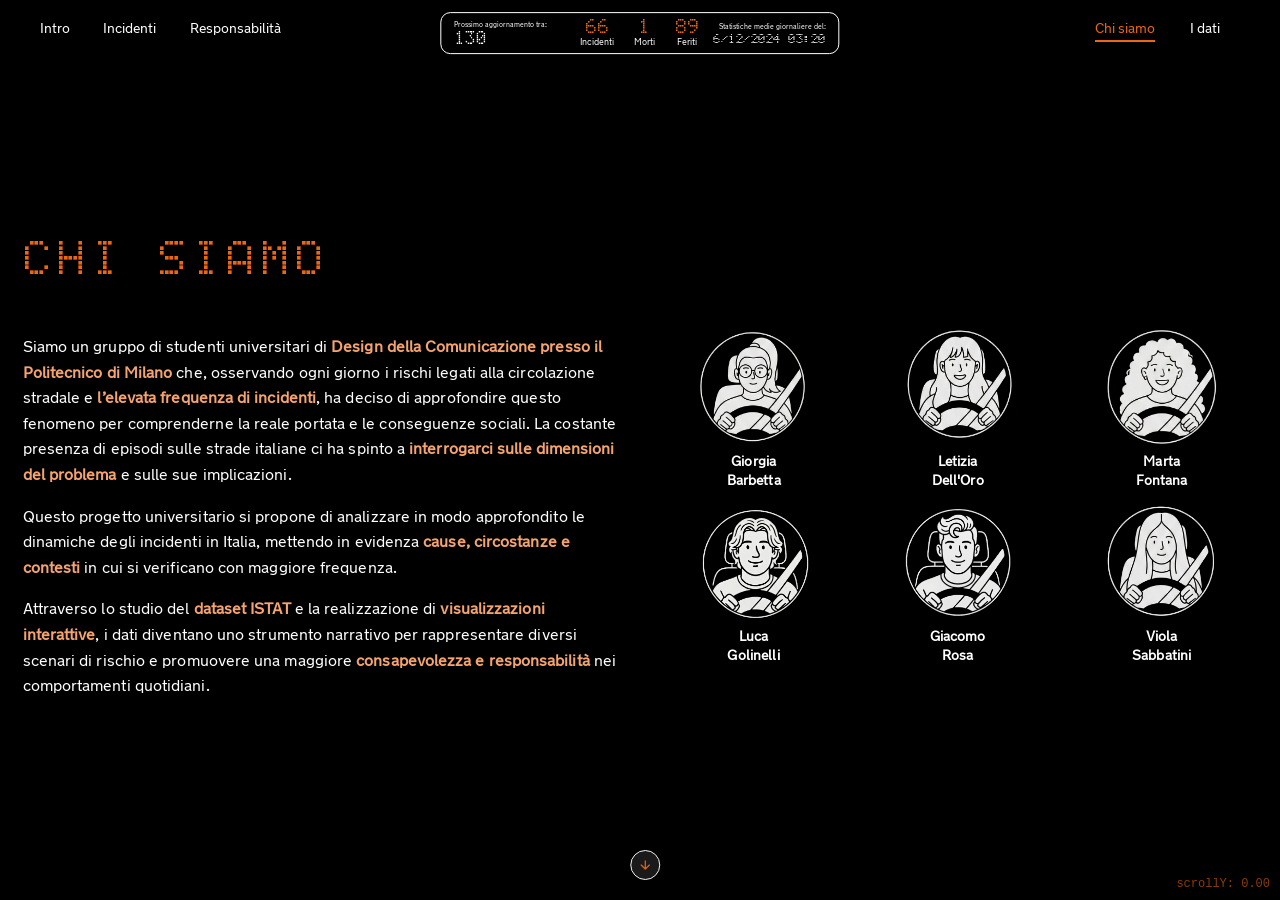
==== commit 7e7955c7: "pulizia css pt. 1" ====
--- a/pages/chi_siamo.html
+++ b/pages/chi_siamo.html
@@ -80,7 +80,7 @@
     <div class="two-column-layout">
       <!-- Colonna sinistra: Chi Siamo -->
       <div class="column">
-        <h1 class="team-title">CHI SIAMO</h1>
+        <h1>CHI SIAMO</h1>
         <p class="description">
           Siamo un gruppo di studenti universitari di <b>Design della Comunicazione presso il Politecnico di Milano</b> che,
           osservando ogni giorno i rischi legati alla circolazione stradale e <b>l’elevata frequenza di incidenti</b>, ha
--- a/style.css
+++ b/style.css
@@ -34,6 +34,7 @@
   /*grassetto nei dati*/
   --grass: color-mix(in srgb, var(--txt) 40%, var(--orange));
 }
+
 
 /* ========================================
    STILE GENERALE
@@ -60,18 +61,36 @@
 }
 
 p {
-  width: 60vw;
-  max-width: 50em;
-  padding: none;
-  margin: 1em 0 0.5em 2rem;
+  font-size: clamp(15px, 0.83vw, 16px);
+  /* 16px @ 1920px */
+  line-height: 1.65;
+  color: var(--txt);
+  margin-bottom: clamp(8px, 0.52vw, 10px);
+  /* 10px @ 1920px */
+  font-weight: 400;
+  letter-spacing: 0.005em;
+  text-align: left;
+  margin-left: auto;
+  margin-right: auto;
+  max-width: clamp(700px, 47.92vw, 920px);
+  /* 920px @ 1920px */
 }
 
 h1 {
   font-family: "LCD", monospace;
   color: var(--orange);
-  font-size: clamp(28px, 2.08vw, 40px);
-  /* 40px @ 1920px */
-  margin: 2rem;
+  font-size: clamp(36px, 2.5vw, 48px);
+  /* 48px @ 1920px */
+  font-weight: 400;
+  margin-top: clamp(60px, 4.17vw, 80px);
+  /* 80px @ 1920px */
+  margin-bottom: clamp(10px, 0.73vw, 14px);
+  /* 14px @ 1920px - ridotto per avvicinare al testo */
+  margin-left: auto;
+  margin-right: auto;
+  letter-spacing: 0.2em;
+  text-align: center;
+  line-height: 3;
 }
 
 h2 {
@@ -92,14 +111,6 @@
   color: var(--grass);
 }
 
-.main-title {
-  font-family: "LCD", monospace;
-  color: var(--orange);
-  font-size: clamp(28px, 2.08vw, 40px);
-  /* 40px @ 1920px */
-  margin: clamp(80px, 6.25vw, 120px) 2rem 2rem;
-  /* 120px @ 1920px */
-}
 
 /* ========================================
    NAVBAR - Stile barra di navigazione
@@ -111,8 +122,7 @@
   width: 100%;
   height: clamp(60px, 4.17vw, 80px);
   /* 80px @ 1920px */
-  /*background: transparent;*/
-  background-color: #000;
+  background-color: var(--bg);
   display: flex;
   justify-content: space-between;
   align-items: center;
@@ -259,7 +269,7 @@
   background: var(--orange);
 }
 
-/*TENDINA CATEGORIE RESPONSABILITÀ*/
+/* --------- menù a tendina categorie responsabilità ------------ */
 .nav-item.active,
 .nav-item.active .dropdown-link {
   color: var(--orange) !important;
@@ -369,9 +379,8 @@
 }
 
 
-
 /* ========================================
-   NAVBAR COUNTER - Counter centrale animato
+   COUNTER - Centrale alla Navbar
    ======================================== */
 .navbar-counter {
   position: absolute;
@@ -475,14 +484,33 @@
   line-height: 1;
 }
 
-/* Rimuovi vecchi stili per counter-info e counter-countdown */
-.counter-info,
-.counter-countdown {
-  display: none;
-}
+/* Flash Outline Animation per Counter */
+@keyframes flashOutline {
+  0%, 100% {
+    border-color: rgba(255, 255, 255, 1);
+    background-color: transparent;
+  }
+  25% {
+    border-color: var(--orange);
+    background-color: color-mix(in srgb, var(--orange) 15%, transparent);
+  }
+  50% {
+    border-color: rgba(255, 255, 255, 1);
+    background-color: transparent;
+  }
+  75% {
+    border-color: var(--orange);
+    background-color: color-mix(in srgb, var(--orange) 15%, transparent);
+  }
+}
+
+.navbar-counter.flash-outline {
+  animation: flashOutline 3s ease-out;
+}
+
 
 /* ========================================
-   SCROLL ARROW - Freccia fissa per navigazione
+   SCROLL ARROWS - Frecce per navigare su/giù
    ======================================== */
 .scroll-arrows-container {
   position: fixed;
@@ -498,6 +526,7 @@
   transition: all 0.3s ease;
 }
 
+/*forma della freccia*/
 .scroll-arrow {
   width: clamp(28px, 1.67vw, 32px);
   /* 32px @ 1920px */
@@ -547,7 +576,6 @@
 }
 
 @keyframes bounce {
-
   0%,
   20%,
   50%,
@@ -565,8 +593,9 @@
   }
 }
 
+
 /* ========================================
-   BACK ARROW - Freccia per tornare indietro
+   BACK ARROW - Freccia per tornare indietro dal dettaglio
    ======================================== */
 .back-arrow {
   position: absolute;
@@ -598,14 +627,16 @@
   width: clamp(24px, 1.4vw, 27px);
   height: clamp(24px, 1.4vw, 27px);
   stroke-width: 2.5;
-  /* Freccia più spessa */
 }
 
 .back-arrow:hover svg path {
   stroke: var(--orange);
 }
 
-/* Frecce navigazione tra categorie di dettaglio */
+
+/* ============================================
+ SIDE ARROWS - navigare tra categorie di dettaglio 
+ ============================================ */
 .detail-arrow {
   position: absolute;
   top: 66.67vh;
@@ -740,10 +771,330 @@
 
 
 
-/* ========================================
-   PAGINA DEI DATI - tendine
+
+/* =========================================
+   PAGINE CON INFORMAZIONI - Layout generale di chi siamo e dati
    ======================================== */
 
+.two-column-layout {
+  display: flex;
+  gap: 2.5rem;
+  /* 80px @ 1920px */
+  align-items: center;
+  justify-content: center;
+  width: 100%;
+  max-width: clamp(1200px, 80vw, 1600px);
+  /* 1600px @ 1920px */
+  margin: 0 auto;
+  padding: 0 clamp(20px, 2vw, 40px) clamp(40px, 4vw, 80px);
+  /* 40px laterale, 80px sotto @ 1920px */
+}
+
+.column {
+  flex: 0 0 50%;
+  text-align: left;
+  min-width: 0;
+  overflow-wrap: break-word;
+  word-wrap: break-word;
+}
+
+.column h1 {
+  text-align: left;
+  margin-left: 0;
+  margin-bottom: clamp(10px, 0.73vw, 14px);
+  font-size: clamp(38px, 2.6vw, 50px);
+}
+
+.column p {
+  margin-left: 0;
+  font-size: clamp(16px, 0.94vw, 18px);
+  line-height: 1.6;
+  width: 100%;
+  max-width: 100%;
+}
+
+/* Fade In Animation */
+.fade-in {
+  opacity: 0;
+  transform: translateY(20px);
+  animation: fadeInUp 0.6s ease forwards;
+}
+
+/* ---------------------------------------
+  CHI SIAMO - layout specifico
+  ---------------------------------------*/
+#chi-siamo {
+  opacity: 1;
+}
+
+/* Colonna immagini */
+.column-images {
+  flex: 0 0 50%;
+  display: flex;
+  flex-direction: column;
+  align-items: center;
+  justify-content: center;
+  padding-top: 10em;
+  min-width: 0;
+  overflow-wrap: break-word;
+  word-wrap: break-word;
+}
+
+/* Team Grid */
+.team-grid {
+  display: grid;
+  grid-template-columns: repeat(3, 1fr);
+  gap: clamp(12px, 0.83vw, 16px);
+  /* 16px @ 1920px */
+  width: 100%;
+  max-width: clamp(1000px, 72.92vw, 1400px);
+  /* 1400px @ 1920px */
+  padding: 0 clamp(16px, 1.04vw, 20px);
+  /* 20px @ 1920px */
+  margin: 0 auto;
+  justify-items: center;
+}
+
+.column-images .team-grid {
+  margin-left: 0;
+  padding: 0;
+  width: 100%;
+}
+
+/* ---- singole card ---- */
+.team-card {
+  display: flex;
+  flex-direction: column;
+  align-items: center;
+  gap: clamp(8px, 0.63vw, 12px);
+  /* 12px @ 1920px */
+}
+
+.team-photo {
+  width: 100%;
+  max-width: clamp(120px, 9.38vw, 180px);
+  /* 180px @ 1920px */
+  height: auto;
+  aspect-ratio: 1;
+  object-fit: cover;
+  object-position: center;
+  display: block;
+}
+
+.card-name {
+  display: flex;
+  flex-direction: column;
+  align-items: center;
+  gap: 2px;
+}
+
+.card-name span {
+  font-size: clamp(14px, 0.83vw, 16px);
+  /* 16px @ 1920px */
+  font-weight: 600;
+  color: var(--txt);
+  line-height: 1.2;
+  letter-spacing: 0.01em;
+}
+
+/* --------------------- FOOTER -------------------------- */
+:root {
+  --radius: 0.25rem;
+
+  /* === CONTROLLI RAPIDI === */
+  --logo-polimi: 20rem;
+  --logo-right: 5rem;
+  --content-shift: 5rem;
+}
+
+.credits-page {
+  max-width: clamp(1200px, 80vw, 1600px);
+  display: flex;
+  margin: 0 auto;
+  padding: 0 clamp(20px, 2vw, 40px) clamp(40px, 4vw, 80px);
+  flex-direction: column;
+  font-size: clamp(24px, 2.5vw, 48px);
+  line-height: 1.4;
+}
+
+.credits-header {
+  display: flex;
+  align-items: flex-start;
+  justify-content: space-between;
+  gap: 1.2rem;
+  margin-bottom: 1.6rem;
+  /* più spazio sotto i loghi */
+}
+
+.credits-brand-left {
+  display: flex;
+  align-items: flex-start;
+  gap: 0.55rem;
+  min-width: 12rem;
+}
+
+.credits-logo-polimi {
+  width: var(--logo-polimi);
+  height: auto;
+  display: block;
+  opacity: .95;
+  flex: 0 0 auto;
+  margin-left: -1.5rem;
+}
+
+.credits-brand-right {
+  display: flex;
+  align-items: flex-start;
+  gap: 1.0rem;
+}
+
+.credits-logo-necst {
+  height: var(--logo-right);
+  width: auto;
+  display: block;
+  opacity: .98;
+  margin-top: 1.5rem;
+}
+
+.credits-logo-density {
+  height: var(--logo-right);
+  width: auto;
+  display: block;
+  opacity: .98;
+  margin-top: 1.5rem;
+}
+
+/* Wrapper per centrare meglio il contenuto nella pagina */
+.credits-content {
+  flex: 1;
+  display: flex;
+  flex-direction: column;
+  justify-content: center;
+}
+
+.credits-intro {
+  margin: 0 0 1.2rem 0;
+  font-size: 0.50em;
+  line-height: 1.2;
+  text-align: left;
+}
+
+.credits-cols {
+  display: grid;
+  grid-template-columns: 1fr 1fr 1fr;
+  gap: 2.2rem;
+  align-items: start;
+  margin-bottom: 1.1rem;
+}
+
+.credits-section-title {
+  margin: 0 0 0.55rem 0;
+  font-weight: bold;
+  font-size: 0.50em;
+}
+
+.credits-block {
+  display: flex;
+  gap: 0.55rem;
+  margin-bottom: 0.75rem;
+}
+
+.credits-bar {
+  width: 0.12rem;
+  background: var(--orange);
+  border-radius: var(--radius);
+  margin-top: 0.10rem;
+  flex: 0 0 auto;
+}
+
+ul.credits-clean {
+  list-style: none;
+  margin: 0;
+  padding: 0;
+  display: grid;
+  gap: 0.35rem;
+  font-size: 0.42em;
+  line-height: 1.35;
+}
+
+.credits-links {
+  display: grid;
+  gap: 0.45rem;
+  margin-top: 0.05rem;
+}
+
+.credits-links a {
+  display: inline-flex;
+  align-items: center;
+  gap: 0.35rem;
+  color: var(--txt);
+  text-decoration: none;
+  font-size: 0.42em;
+  line-height: 1.35;
+}
+
+.credits-links a:hover {
+  color: var(--txt);
+  text-decoration: underline;
+  text-decoration-thickness: 0.06rem;
+  text-underline-offset: 0.18rem;
+}
+
+.credits-ext {
+  width: 1rem;
+  height: 1rem;
+  opacity: .9;
+  flex: 0 0 auto;
+  transform: translateY(0.03rem);
+}
+
+.credits-footer {
+  margin-top: auto;
+  padding-top: 0.8rem;
+  color: var(--muted);
+  font-size: 0.34em;
+  line-height: 1.55;
+  opacity: .95;
+}
+
+.credits-footer .credits-copy {
+  margin-bottom: 0.35rem;
+}
+
+.credits-footer .credits-lang {
+  display: grid;
+  gap: 0.25rem;
+}
+
+/* RESPONSIVE */
+@media (max-width: 60rem) {
+  .credits-cols {
+    grid-template-columns: 1fr;
+    gap: 1.2rem;
+  }
+
+  .credits-header {
+    flex-direction: column;
+    align-items: flex-start;
+  }
+
+  .credits-brand-right {
+    margin-top: 0.7rem;
+  }
+
+  :root {
+    --content-shift: 1.2rem;
+    /* su mobile non abbassare troppo */
+    --logo-polimi: 3.0rem;
+    --logo-right: 2.6rem;
+  }
+}
+
+/* ---------------------------------------
+  DATI - layout specifico
+  ---------------------------------------*/
+
+/* ================ tendine ======================= */
 /* Sezioni sovrapposte per fade in/out */
 .sezione-dati {
   position: fixed;
@@ -759,26 +1110,10 @@
   overflow-y: auto;
 }
 
-#chi-siamo {
-  opacity: 1;
-}
-
 .sezione-dati:nth-of-type(2) {
   opacity: 0;
   pointer-events: none;
   justify-content: center;
-}
-
-#sezione-testo {
-  z-index: 1;
-  opacity: 1;
-}
-
-#sezione-categorie {
-  z-index: 2;
-  transform: translateY(-5vh);
-  opacity: 0;
-  pointer-events: none;
 }
 
 .Listadati {
@@ -884,10 +1219,6 @@
    FORMULA MORTALITÀ
    ======================================== */
 
-.formula{
-    padding: 1em 0;
-}
-
 .formula-container {
   display: flex;
   align-items: center;
@@ -984,611 +1315,7 @@
   }
 }
 
-/* ========================================
-   CHI SIAMO - Pagina team
-   ======================================== */
-
-/* Section container */
-.section {
-  min-height: 100vh;
-  display: flex;
-  flex-direction: column;
-  align-items: center;
-  justify-content: flex-start;
-  /* remove horizontal padding so inner containers center correctly */
-  padding: clamp(40px, 2.6vw, 50px) 0 clamp(48px, 3.13vw, 60px);
-  /* 50px 60px @ 1920px */
-  position: relative;
-  box-sizing: border-box;
-  width: 100%;
-  transition: opacity 0.3s ease;
-}
-
-.section-team {
-  justify-content: center;
-  /* keep small horizontal padding inside section content, not on fixed section */
-  padding: clamp(8px, 0.52vw, 10px) clamp(16px, 1.04vw, 20px) clamp(60px, 4.17vw, 80px);
-  /* 10px 20px 80px @ 1920px */
-}
-
-.section-crediti {
-  justify-content: flex-start;
-  padding: clamp(80px, 5.21vw, 100px) clamp(30px, 2.08vw, 40px) clamp(160px, 10.42vw, 200px);
-  /* 100px 40px 200px @ 1920px */
-  min-height: 100vh;
-}
-
-.section-content {
-  max-width: clamp(700px, 47.92vw, 920px);
-  /* 920px @ 1920px */
-  text-align: center;
-  margin: 0 auto;
-  width: 100%;
-}
-
-/* Layout a due colonne per Chi Siamo */
-.two-column-layout {
-  display: flex;
-  gap: 2.5rem;
-  /* 80px @ 1920px */
-  align-items: center;
-  justify-content: center;
-  width: 100%;
-  max-width: clamp(1200px, 80vw, 1600px);
-  /* 1600px @ 1920px */
-  margin: 0 auto;
-  padding: 0 clamp(20px, 2vw, 40px) clamp(40px, 4vw, 80px);
-  /* 40px laterale, 80px sotto @ 1920px */
-}
-
-.column {
-  flex: 0 0 50%;
-  text-align: left;
-  min-width: 0;
-  overflow-wrap: break-word;
-  word-wrap: break-word;
-}
-
-.column-images {
-  flex: 0 0 50%;
-  display: flex;
-  flex-direction: column;
-  align-items: center;
-  justify-content: center;
-  padding-top: 10em;
-  min-width: 0;
-  overflow-wrap: break-word;
-  word-wrap: break-word;
-}
-
-
-.column .team-title {
-  text-align: left;
-  margin-left: 0;
-  margin-bottom: clamp(10px, 0.73vw, 14px);
-  font-size: clamp(38px, 2.6vw, 50px);
-}
-
-.column .description {
-  text-align: left;
-  margin-left: 0;
-  font-size: clamp(16px, 0.94vw, 18px);
-  line-height: 1.6;
-  width: 100%;
-  max-width: 100%;
-}
-
-.column-images .team-title {
-  text-align: left;
-  margin-left: 0;
-  width: 100%;
-}
-
-.column-images .team-grid {
-  margin-left: 0;
-  padding: 0;
-  width: 100%;
-}
-
-/* Chi Siamo: 70/30 */
-#chi-siamo .left-column {
-  flex: 0 0 70%;
-}
-
-#chi-siamo .right-column {
-  flex: 0 0 30%;
-}
-
-/* Dati: 50/50 */
-#i-dati .left-column {
-  flex: 0 0 50%;
-}
-
-#i-dati .right-column {
-  flex: 0 0 50%;
-}
-
-/* Stili sezione crediti */
-.crediti-content {
-  max-width: clamp(700px, 47.92vw, 920px);
-  /* 920px @ 1920px */
-  margin: 0 auto;
-  width: 100%;
-  text-align: left;
-}
-
-.crediti-top {
-  display: flex;
-  gap: clamp(40px, 3.13vw, 60px);
-  /* 60px @ 1920px */
-  margin-bottom: clamp(30px, 2.08vw, 40px);
-  /* 40px @ 1920px */
-  padding-bottom: clamp(20px, 1.56vw, 30px);
-  /* 30px @ 1920px */
-  border-bottom: 1px solid color-mix(in srgb, var(--orange) 30%, transparent);
-  align-items: flex-start;
-}
-
-.crediti-header {
-  flex: 0 0 auto;
-  max-width: clamp(250px, 18.23vw, 350px);
-  /* 350px @ 1920px */
-  margin-top: clamp(40px, 3.13vw, 60px);
-  /* 60px @ 1920px */
-  margin-left: clamp(-250px, -18.23vw, -350px);
-  /* -350px @ 1920px */
-}
-
-.corso-info {
-  font-family: "Transport", Arial, Helvetica, sans-serif;
-  font-size: clamp(14px, 0.83vw, 16px);
-  /* 16px @ 1920px */
-  line-height: 1.6;
-  color: var(--txt);
-  margin: clamp(4px, 0.26vw, 5px) 0;
-  /* 5px @ 1920px */
-}
-
-.crediti-autori {
-  flex: 1;
-}
-
-.crediti-title {
-  font-family: "LCD", monospace;
-  color: var(--orange);
-  font-size: clamp(18px, 1.25vw, 24px);
-  /* 24px @ 1920px */
-  font-weight: 400;
-  margin-bottom: clamp(12px, 0.78vw, 15px);
-  /* 15px @ 1920px */
-  margin-top: clamp(16px, 1.04vw, 20px);
-  /* 20px @ 1920px */
-  letter-spacing: 0.05em;
-}
-
-.autori-list {
-  font-family: "Transport", Arial, Helvetica, sans-serif;
-  font-size: clamp(14px, 0.83vw, 16px);
-  /* 16px @ 1920px */
-  line-height: 1.8;
-  color: var(--txt);
-}
-
-.crediti-license {
-  margin-bottom: clamp(16px, 1.04vw, 20px);
-  /* 20px @ 1920px */
-  padding: clamp(16px, 1.04vw, 20px);
-  /* 20px @ 1920px */
-  background: color-mix(in srgb, var(--orange) 5%, transparent);
-  border-left: clamp(2px, 0.16vw, 3px) solid var(--orange);
-  /* 3px @ 1920px */
-}
-
-.copyright {
-  font-family: "Transport", Arial, Helvetica, sans-serif;
-  font-size: clamp(12px, 0.73vw, 14px);
-  /* 14px @ 1920px */
-  color: var(--orange);
-  margin-bottom: clamp(12px, 0.78vw, 15px);
-  /* 15px @ 1920px */
-  font-weight: 600;
-}
-
-.license-text p {
-  font-family: "Transport", Arial, Helvetica, sans-serif;
-  font-size: clamp(11px, 0.68vw, 13px);
-  /* 13px @ 1920px */
-  line-height: 1.6;
-  color: var(--txt);
-  margin: clamp(8px, 0.52vw, 10px) 0;
-  /* 10px @ 1920px */
-}
-
-.license-text strong {
-  color: var(--orange);
-}
-
-.crediti-docenti {
-  display: flex;
-  gap: clamp(16px, 1.04vw, 20px);
-  /* 20px @ 1920px */
-  margin: 0 auto;
-  max-width: 100%;
-  padding: 0 clamp(16px, 1.04vw, 20px);
-  /* 20px @ 1920px */
-  box-sizing: border-box;
-  /*margin-bottom: 40px;*/
-}
-
-.docenti-col {
-  flex: 1;
-  min-width: 0;
-}
-
-.docenti-col p {
-  font-family: "Transport", Arial, Helvetica, sans-serif;
-  font-size: clamp(14px, 0.83vw, 16px);
-  /* 16px @ 1920px */
-  line-height: 1.8;
-  color: var(--txt);
-  margin: 5px 0;
-}
-
-/* Orange Title (usato per titoli principali) */
-.orange-title {
-  font-family: "Transport", Arial, Helvetica, sans-serif;
-  color: var(--orange);
-  font-size: clamp(36px, 2.5vw, 48px);
-  /* 48px @ 1920px */
-  font-weight: 600;
-  margin-bottom: clamp(48px, 3.33vw, 64px);
-  /* 64px @ 1920px */
-  letter-spacing: -0.01em;
-  line-height: 1.2;
-  text-align: center;
-  margin-left: auto;
-  margin-right: auto;
-}
-
-/* Team Title (LCD font per "CHI SIAMO") */
-.team-title {
-  font-family: "LCD", monospace;
-  color: var(--orange);
-  font-size: clamp(36px, 2.5vw, 48px);
-  /* 48px @ 1920px */
-  font-weight: 400;
-  margin-top: clamp(60px, 4.17vw, 80px);
-  /* 80px @ 1920px */
-  margin-bottom: clamp(10px, 0.73vw, 14px);
-  /* 14px @ 1920px - ridotto per avvicinare al testo */
-  letter-spacing: 0.2em;
-  text-align: center;
-  line-height: 3;
-  margin-left: auto;
-  margin-right: auto;
-  text-shadow:
-    2px 0 0 var(--bg),
-    -2px 0 var(--bg),
-    0 2px 0 var(--bg),
-    0 -2px 0 var(--bg),
-    1px 1px 0 var(--bg),
-    -1px -1px 0 var(--bg),
-    1px -1px 0 var(--bg),
-    -1px 1px 0 var(--bg);
-}
-
-/* Description text */
-.description {
-  font-size: clamp(15px, 0.83vw, 16px);
-  /* 16px @ 1920px - ridotto */
-  line-height: 1.65;
-  color: var(--txt);
-  margin-bottom: clamp(8px, 0.52vw, 10px);
-  /* 10px @ 1920px */
-  font-weight: 400;
-  letter-spacing: 0.005em;
-  text-align: center;
-  margin-left: auto;
-  margin-right: auto;
-  max-width: clamp(700px, 47.92vw, 920px);
-  /* 920px @ 1920px */
-}
-
-.description-dati {
-  font-size: clamp(14px, 0.83vw, 16px);
-  /* 16px @ 1920px */
-  line-height: 1.65;
-  color: var(--txt);
-  margin-bottom: clamp(8px, 0.52vw, 10px);
-  /* 10px @ 1920px */
-  font-weight: 400;
-  letter-spacing: 0.005em;
-  text-align: center;
-  margin-left: auto;
-  margin-right: auto;
-  max-width: clamp(700px, 47.92vw, 920px);
-  /* 920px @ 1920px */
-}
-
-/* Team Grid */
-.team-grid {
-  display: grid;
-  grid-template-columns: repeat(3, 1fr);
-  gap: clamp(12px, 0.83vw, 16px);
-  /* 16px @ 1920px */
-  width: 100%;
-  max-width: clamp(1000px, 72.92vw, 1400px);
-  /* 1400px @ 1920px */
-  padding: 0 clamp(16px, 1.04vw, 20px);
-  /* 20px @ 1920px */
-  margin: 0 auto;
-  justify-items: center;
-}
-
-/* Team Card */
-.team-card {
-  display: flex;
-  flex-direction: column;
-  align-items: center;
-  gap: clamp(8px, 0.63vw, 12px);
-  /* 12px @ 1920px */
-}
-
-.team-photo {
-  width: 100%;
-  max-width: clamp(120px, 9.38vw, 180px);
-  /* 180px @ 1920px */
-  height: auto;
-  aspect-ratio: 1;
-  object-fit: cover;
-  object-position: center;
-  display: block;
-}
-
-.card-name {
-  display: flex;
-  flex-direction: column;
-  align-items: center;
-  text-align: center;
-  gap: 2px;
-}
-
-.card-name span {
-  font-size: clamp(14px, 0.83vw, 16px);
-  /* 16px @ 1920px */
-  font-weight: 600;
-  color: var(--txt);
-  line-height: 1.2;
-  letter-spacing: 0.01em;
-}
-
-/* Fade In Animation */
-.fade-in {
-  opacity: 0;
-  transform: translateY(20px);
-  animation: fadeInUp 0.6s ease forwards;
-}
-
-/* Flash Outline Animation per Counter */
-@keyframes flashOutline {
-  0%, 100% {
-    border-color: rgba(255, 255, 255, 1);
-    background-color: transparent;
-  }
-  25% {
-    border-color: var(--orange);
-    background-color: color-mix(in srgb, var(--orange) 15%, transparent);
-  }
-  50% {
-    border-color: rgba(255, 255, 255, 1);
-    background-color: transparent;
-  }
-  75% {
-    border-color: var(--orange);
-    background-color: color-mix(in srgb, var(--orange) 15%, transparent);
-  }
-}
-
-.navbar-counter.flash-outline {
-  animation: flashOutline 3s ease-out;
-}
-
-/* ========================================
-   FOOTER - Chi siamo
-   ======================================== */
-:root {
-  --radius: 0.25rem;
-
-  /* === CONTROLLI RAPIDI === */
-  --logo-polimi: 20rem;
-  --logo-right: 5rem;
-  --content-shift: 5rem;
-}
-
-.credits-page {
-  box-sizing: border-box;
-  padding: 0 5em;
-  display: flex;
-  flex-direction: column;
-  font-size: 3rem;
-  line-height: 1.4;
-}
-
-.credits-page * {
-  box-sizing: border-box;
-}
-
-.credits-header {
-  display: flex;
-  align-items: flex-start;
-  justify-content: space-between;
-  gap: 1.2rem;
-  margin-bottom: 1.6rem;
-  /* più spazio sotto i loghi */
-}
-
-.credits-brand-left {
-  display: flex;
-  align-items: flex-start;
-  gap: 0.55rem;
-  min-width: 12rem;
-}
-
-.credits-logo-polimi {
-  width: var(--logo-polimi);
-  height: auto;
-  display: block;
-  opacity: .95;
-  flex: 0 0 auto;
-  margin-left: -1.5rem;
-}
-
-.credits-brand-right {
-  display: flex;
-  align-items: flex-start;
-  gap: 1.0rem;
-}
-
-.credits-logo-necst {
-  height: var(--logo-right);
-  width: auto;
-  display: block;
-  opacity: .98;
-  margin-top: 1.5rem;
-}
-
-.credits-logo-density {
-  height: var(--logo-right);
-  width: auto;
-  display: block;
-  opacity: .98;
-  margin-top: 1.5rem;
-}
-
-/* Wrapper per centrare meglio il contenuto nella pagina */
-.credits-content {
-  flex: 1;
-  display: flex;
-  flex-direction: column;
-  justify-content: center;
-}
-
-.credits-intro {
-  margin: 0 0 1.2rem 0;
-  font-size: 0.50em;
-  line-height: 1.2;
-}
-
-.credits-cols {
-  display: grid;
-  grid-template-columns: 1fr 1fr 1fr;
-  gap: 2.2rem;
-  align-items: start;
-  margin-bottom: 1.1rem;
-}
-
-.credits-section-title {
-  margin: 0 0 0.55rem 0;
-  font-weight: bold;
-  font-size: 0.50em;
-}
-
-.credits-block {
-  display: flex;
-  gap: 0.55rem;
-  margin-bottom: 0.75rem;
-}
-
-.credits-bar {
-  width: 0.12rem;
-  background: var(--orange);
-  border-radius: var(--radius);
-  margin-top: 0.10rem;
-  flex: 0 0 auto;
-}
-
-ul.credits-clean {
-  list-style: none;
-  margin: 0;
-  padding: 0;
-  display: grid;
-  gap: 0.35rem;
-  font-size: 0.42em;
-  line-height: 1.35;
-}
-
-.credits-links {
-  display: grid;
-  gap: 0.45rem;
-  margin-top: 0.05rem;
-}
-
-.credits-links a {
-  display: inline-flex;
-  align-items: center;
-  gap: 0.35rem;
-  color: var(--txt);
-  text-decoration: none;
-  font-size: 0.42em;
-  line-height: 1.35;
-}
-
-.credits-links a:hover {
-  color: var(--txt);
-  text-decoration: underline;
-  text-decoration-thickness: 0.06rem;
-  text-underline-offset: 0.18rem;
-}
-
-.credits-ext {
-  width: 1rem;
-  height: 1rem;
-  opacity: .9;
-  flex: 0 0 auto;
-  transform: translateY(0.03rem);
-}
-
-.credits-footer {
-  margin-top: auto;
-  padding-top: 0.8rem;
-  color: var(--muted);
-  font-size: 0.34em;
-  line-height: 1.55;
-  opacity: .95;
-}
-
-.credits-footer .credits-copy {
-  margin-bottom: 0.35rem;
-}
-
-.credits-footer .credits-lang {
-  display: grid;
-  gap: 0.25rem;
-}
-
-/* RESPONSIVE */
-@media (max-width: 60rem) {
-  .credits-cols {
-    grid-template-columns: 1fr;
-    gap: 1.2rem;
-  }
-
-  .credits-header {
-    flex-direction: column;
-    align-items: flex-start;
-  }
-
-  .credits-brand-right {
-    margin-top: 0.7rem;
-  }
-
-  :root {
-    --content-shift: 1.2rem;
-    /* su mobile non abbassare troppo */
-    --logo-polimi: 3.0rem;
-    --logo-right: 2.6rem;
-  }
-}
+
 
 /* ========================================
    MEDIA QUERIES
@@ -1603,15 +1330,11 @@
 
 /* Responsive - Chi Siamo */
 @media (min-width: 768px) {
-  .orange-title {
-    font-size: 64px;
-  }
-
-  .team-title {
+  h1 {
     font-size: 56px;
   }
 
-  .description {
+  p {
     font-size: 21px;
     line-height: 1.7;
   }
@@ -1640,15 +1363,11 @@
 }
 
 @media (max-width: 768px) {
-  .orange-title {
+  h1 {
     font-size: 36px;
   }
 
-  .team-title {
-    font-size: 36px;
-  }
-
-  .description {
+  p {
     font-size: 18px;
   }
 
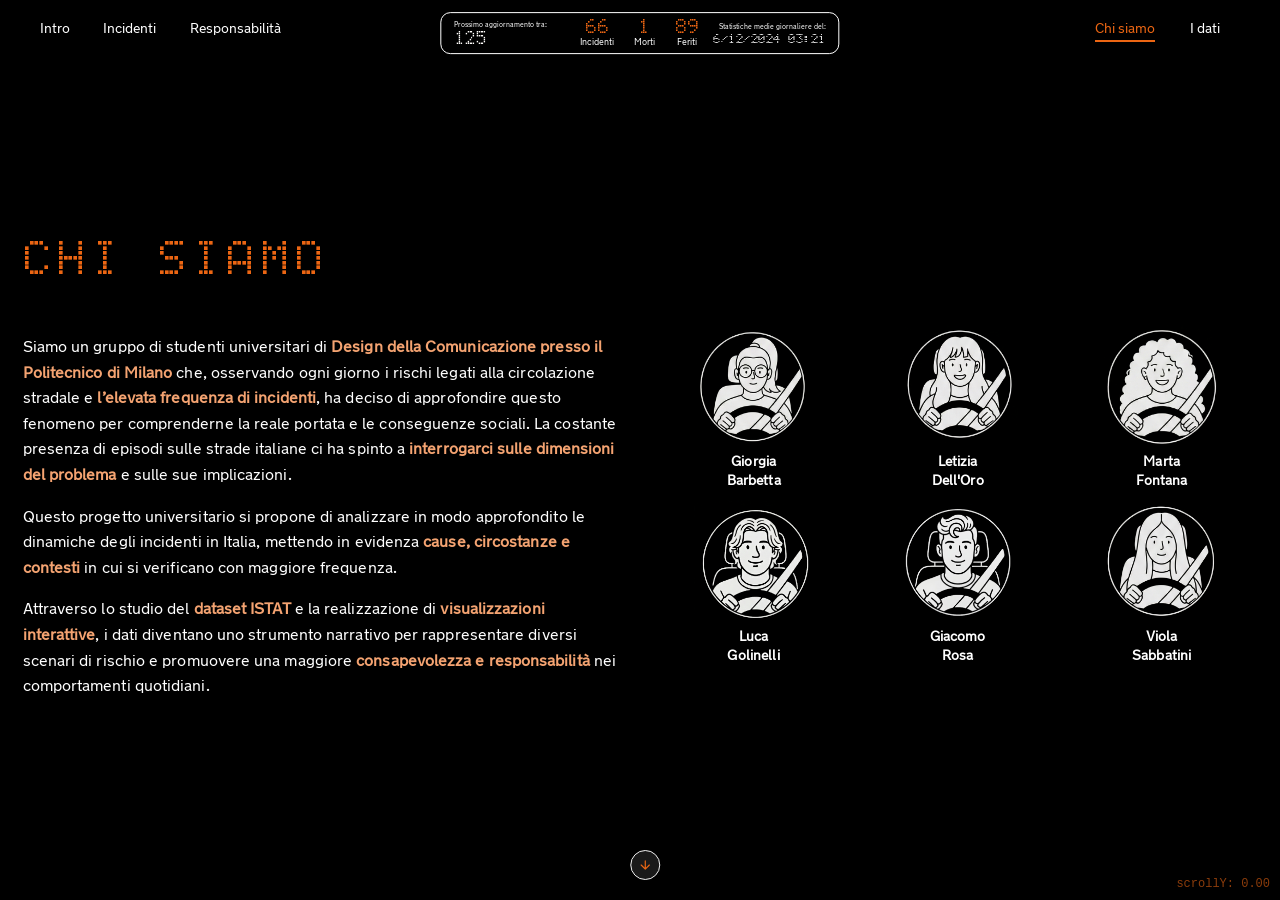
==== commit e062e045: "pulizia css pt. 3" ====
--- a/pages/chi_siamo.html
+++ b/pages/chi_siamo.html
@@ -166,7 +166,7 @@
   </div>
 
   <!--FOOTER-->
-  <section class="sezione-dati">
+  <section class="credits-section">
     <div class="credits-page">
 
       <div class="credits-header">
--- a/style.css
+++ b/style.css
@@ -95,9 +95,11 @@
 
 h2 {
   font-family: "LCD", monospace;
+  color: var(--txt);
   font-size: clamp(18px, 1.25vw, 24px);
   /* 24px @ 1920px */
-  margin: 2em 0 0.5em 2rem;
+  font-weight: 400;
+  margin: 2em 0 0.5em clamp(28px, 2.08vw, 40px); /*allineato con i bottoni*/
 }
 
 h3 {
@@ -107,7 +109,7 @@
   margin: 2em 0 0.5em 2rem;
 }
 
-b {
+b { /*bold*/
   color: var(--grass);
 }
 
@@ -690,87 +692,133 @@
 }
 
 /* ========================================
-   VIS. DETTAGLIO
+   INFO ICON - Icona informazioni categorie
    ======================================== */
-
-/* legende */
-.container {
-  /*box e sfondo*/
-  background-color: var(--ovGray);
-  width: clamp(250px, 15.63vw, 300px);
-  /* 300px @ 1920px */
-  padding: 1.5em;
-  border-radius: clamp(16px, 1.04vw, 20px);
-  /* 20px @ 1920px */
-  /*disposizione contenuti*/
-  display: flex;
-  flex-direction: column;
-  justify-content: left;
-  gap: 1em;
-
+.categoria-info-icon {
   position: fixed;
-  top: clamp(120px, 10.42vw, 200px);
-  /* ~10em @ 1920px */
-  left: clamp(60px, 5.21vw, 100px);
-  /* ~5em @ 1920px */
-}
-
-.riga {
-  /*le singole righe di contenuto*/
-  display: flex;
-  flex-direction: row;
+  z-index: 1001;
+  display: flex;
   align-items: center;
   justify-content: center;
-  max-width: 30vw;
-  gap: 1em;
-}
-
-.rect {
-  width: 2em;
-  height: 2em;
-  background-color: var(--txt);
-}
-
-.emptyRect {
-  width: 0.5em;
-  height: 0.5em;
-  border: clamp(1.5px, 0.1vw, 2px) solid var(--txt);
-  /* 2px @ 1920px */
-}
-
-.gradiente {
-  width: 10em;
-  height: 0.5em;
-  border-radius: clamp(16px, 1.04vw, 20px);
-  /* 20px @ 1920px */
-  background: linear-gradient(to right, var(--txt), var(--orange));
-}
-
-/*nome e dati causa*/
-.catCausa p,
-.catCausa h3 {
+  transform: translateY(-50%);
+}
+
+.info-circle {
+  width: clamp(20px, 1.25vw, 24px);
+  height: clamp(20px, 1.25vw, 24px);
+  border-radius: 50%;
+  border: 2px solid rgba(255, 255, 255, 0.3);
+  display: flex;
+  align-items: center;
+  justify-content: center;
+  font-family: Arial, Helvetica, sans-serif;
+  font-size: clamp(13px, 0.83vw, 16px);
+  font-style: normal;
+  font-weight: bold;
+  color: rgba(255, 255, 255, 0.3);
+  cursor: pointer;
+  transition: all 0.3s ease;
+}
+
+.info-circle:hover {
+  background: var(--hover);
+  border-color: var(--orange);
+  color: var(--orange);
+}
+
+.info-tooltip {
+  display: none;
+  position: absolute;
+  left: calc(100% + 10px);
+  top: 50%;
+  transform: translateY(-50%);
+  background: rgba(0, 0, 0, 0.95);
+  border: 2px solid rgba(255, 255, 255, 0.3);
+  border-radius: clamp(10px, 0.63vw, 12px);
+  padding: clamp(12px, 0.83vw, 16px);
+  max-width: clamp(400px, 30vw, 600px);
+  min-width: clamp(300px, 22vw, 450px);
+  max-height: clamp(80px, 8vh, 120px);
+  overflow: hidden;
+  z-index: 1002;
+}
+
+.categoria-info-icon:hover .info-tooltip {
+  display: block;
+}
+
+.info-tooltip p {
   margin: 0;
-}
-
-.catCausa {
-  width: clamp(320px, 20.83vw, 400px);
-  /* 400px @ 1920px */
-  padding: 1.5em;
-  /**/
-  display: flex;
-  flex-direction: column;
-  justify-content: left;
-  gap: 1em;
-  /**/
+  padding: 0;
+  font-family: "Transport", Arial, Helvetica, sans-serif;
+  font-size: clamp(13px, 0.83vw, 16px);
+  line-height: 1.5;
+  color: var(--txt);
+  width: 100%;
+}
+
+/* ========================================
+   INFO ICON GRADIENTE - Icona info sotto il gradiente
+   ======================================== */
+.gradiente-info-icon {
   position: fixed;
-  top: clamp(120px, 10.42vw, 200px);
-  /* ~10em @ 1920px */
-  left: clamp(380px, 31.25vw, 600px);
-  /* ~30em @ 1920px */
-}
-
-
-
+  z-index: 1001;
+  display: flex;
+  align-items: center;
+  justify-content: center;
+}
+
+.gradiente-info-circle {
+  width: clamp(16px, 1vw, 18px);
+  height: clamp(16px, 1vw, 18px);
+  border-radius: 50%;
+  border: 1.5px solid rgba(255, 255, 255, 0.3);
+  display: flex;
+  align-items: center;
+  justify-content: center;
+  font-family: Arial, Helvetica, sans-serif;
+  font-size: clamp(11px, 0.7vw, 13px);
+  font-style: normal;
+  font-weight: bold;
+  color: rgba(255, 255, 255, 0.3);
+  cursor: pointer;
+  transition: all 0.3s ease;
+}
+
+.gradiente-info-circle:hover {
+  background: var(--hover);
+  border-color: var(--orange);
+  color: var(--orange);
+}
+
+.gradiente-info-tooltip {
+  display: none;
+  position: fixed;
+  top: auto;
+  left: auto;
+  transform: none;
+  background: rgba(0, 0, 0, 0.95);
+  border: 2px solid rgba(255, 255, 255, 0.3);
+  border-radius: clamp(10px, 0.63vw, 12px);
+  padding: clamp(16px, 1.04vw, 20px) clamp(20px, 1.3vw, 25px);
+  box-sizing: border-box;
+  z-index: 1002;
+  white-space: normal;
+}
+
+.gradiente-info-icon:hover .gradiente-info-tooltip {
+  display: block;
+}
+
+.gradiente-info-tooltip p {
+  margin: 0;
+  padding: 0;
+  font-family: "Transport", Arial, Helvetica, sans-serif;
+  font-size: clamp(12px, 0.75vw, 14px);
+  line-height: 1.5;
+  color: var(--txt);
+  width: 100%;
+}
 
 /* =========================================
    PAGINE CON INFORMAZIONI - Layout generale di chi siamo e dati
@@ -907,6 +955,22 @@
   --content-shift: 5rem;
 }
 
+.credits-section {
+  position: fixed;
+  top: 0;
+  left: 0;
+  width: 100%;
+  height: 100vh;
+  display: flex;
+  flex-direction: column;
+  justify-content: center;
+  align-items: center;
+  transition: opacity 0.1s ease-out;
+  overflow-y: auto;
+  opacity: 0;
+  pointer-events: none;
+}
+
 .credits-page {
   max-width: clamp(1200px, 80vw, 1600px);
   display: flex;
@@ -1093,10 +1157,9 @@
 /* ---------------------------------------
   DATI - layout specifico
   ---------------------------------------*/
-
-/* ================ tendine ======================= */
-/* Sezioni sovrapposte per fade in/out */
-.sezione-dati {
+/* Stili base */
+.sezione-dati,
+.sezione-dati-tendine {
   position: fixed;
   top: 0;
   left: 0;
@@ -1110,10 +1173,11 @@
   overflow-y: auto;
 }
 
-.sezione-dati:nth-of-type(2) {
+/* ================ pag. con tendine ======================= */
+/* Nasconde la sezione tendine di default */
+.sezione-dati-tendine {
   opacity: 0;
   pointer-events: none;
-  justify-content: center;
 }
 
 .Listadati {
@@ -1135,17 +1199,6 @@
   align-items: flex-start;
   max-width: 45vw;
   height: 100vh;
-}
-
-.bigCategory h2 {
-  font-family: "LCD", monospace;
-  color: var(--txt);
-  font-size: clamp(18px, 1.25vw, 24px);
-  /* 24px @ 1920px */
-  font-weight: 400;
-  letter-spacing: 0.2em;
-  margin-left: clamp(28px, 2.08vw, 40px);
-  /* Allineato con i bottoni */
 }
 
 .newCategory {
@@ -1211,8 +1264,8 @@
 }
 
 .sottotitoloCat {
-  margin: -0.5rem 0 0.5em 2.5rem;
-
+  margin: -0.5rem 0 0.5em clamp(28px, 2.08vw, 40px);
+  font-size: clamp(14px, 0.83vw, 16px);
 }
 
 /* ========================================
@@ -1412,131 +1465,3 @@
   }
 }
 
-/* ========================================
-   INFO ICON - Icona informazioni categorie
-   ======================================== */
-.categoria-info-icon {
-  position: fixed;
-  z-index: 1001;
-  display: flex;
-  align-items: center;
-  justify-content: center;
-  transform: translateY(-50%);
-}
-
-.info-circle {
-  width: clamp(20px, 1.25vw, 24px);
-  height: clamp(20px, 1.25vw, 24px);
-  border-radius: 50%;
-  border: 2px solid rgba(255, 255, 255, 0.3);
-  display: flex;
-  align-items: center;
-  justify-content: center;
-  font-family: Arial, Helvetica, sans-serif;
-  font-size: clamp(13px, 0.83vw, 16px);
-  font-style: normal;
-  font-weight: bold;
-  color: rgba(255, 255, 255, 0.3);
-  cursor: pointer;
-  transition: all 0.3s ease;
-}
-
-.info-circle:hover {
-  background: var(--hover);
-  border-color: var(--orange);
-  color: var(--orange);
-}
-
-.info-tooltip {
-  display: none;
-  position: absolute;
-  left: calc(100% + 10px);
-  top: 50%;
-  transform: translateY(-50%);
-  background: rgba(0, 0, 0, 0.95);
-  border: 2px solid rgba(255, 255, 255, 0.3);
-  border-radius: clamp(10px, 0.63vw, 12px);
-  padding: clamp(12px, 0.83vw, 16px);
-  max-width: clamp(400px, 30vw, 600px);
-  min-width: clamp(300px, 22vw, 450px);
-  max-height: clamp(80px, 8vh, 120px);
-  overflow: hidden;
-  z-index: 1002;
-}
-
-.categoria-info-icon:hover .info-tooltip {
-  display: block;
-}
-
-.info-tooltip p {
-  margin: 0;
-  padding: 0;
-  font-family: "Transport", Arial, Helvetica, sans-serif;
-  font-size: clamp(13px, 0.83vw, 16px);
-  line-height: 1.5;
-  color: var(--txt);
-  width: 100%;
-}
-
-/* ========================================
-   GRADIENTE INFO ICON - Icona info sotto il gradiente
-   ======================================== */
-.gradiente-info-icon {
-  position: fixed;
-  z-index: 1001;
-  display: flex;
-  align-items: center;
-  justify-content: center;
-}
-
-.gradiente-info-circle {
-  width: clamp(16px, 1vw, 18px);
-  height: clamp(16px, 1vw, 18px);
-  border-radius: 50%;
-  border: 1.5px solid rgba(255, 255, 255, 0.3);
-  display: flex;
-  align-items: center;
-  justify-content: center;
-  font-family: Arial, Helvetica, sans-serif;
-  font-size: clamp(11px, 0.7vw, 13px);
-  font-style: normal;
-  font-weight: bold;
-  color: rgba(255, 255, 255, 0.3);
-  cursor: pointer;
-  transition: all 0.3s ease;
-}
-
-.gradiente-info-circle:hover {
-  background: var(--hover);
-  border-color: var(--orange);
-  color: var(--orange);
-}
-
-.gradiente-info-tooltip {
-  display: none;
-  position: fixed;
-  top: auto;
-  left: auto;
-  transform: none;
-  background: rgba(0, 0, 0, 0.95);
-  border: 2px solid rgba(255, 255, 255, 0.3);
-  border-radius: clamp(10px, 0.63vw, 12px);
-  padding: clamp(16px, 1.04vw, 20px) clamp(20px, 1.3vw, 25px);
-  box-sizing: border-box;
-  z-index: 1002;
-  white-space: normal;
-}
-
-.gradiente-info-icon:hover .gradiente-info-tooltip {
-  display: block;
-}
-
-.gradiente-info-tooltip p {
-  margin: 0;
-  padding: 0;
-  font-family: "Transport", Arial, Helvetica, sans-serif;
-  font-size: clamp(12px, 0.75vw, 14px);
-  line-height: 1.5;
-  color: var(--txt);
-  width: 100%;
-}
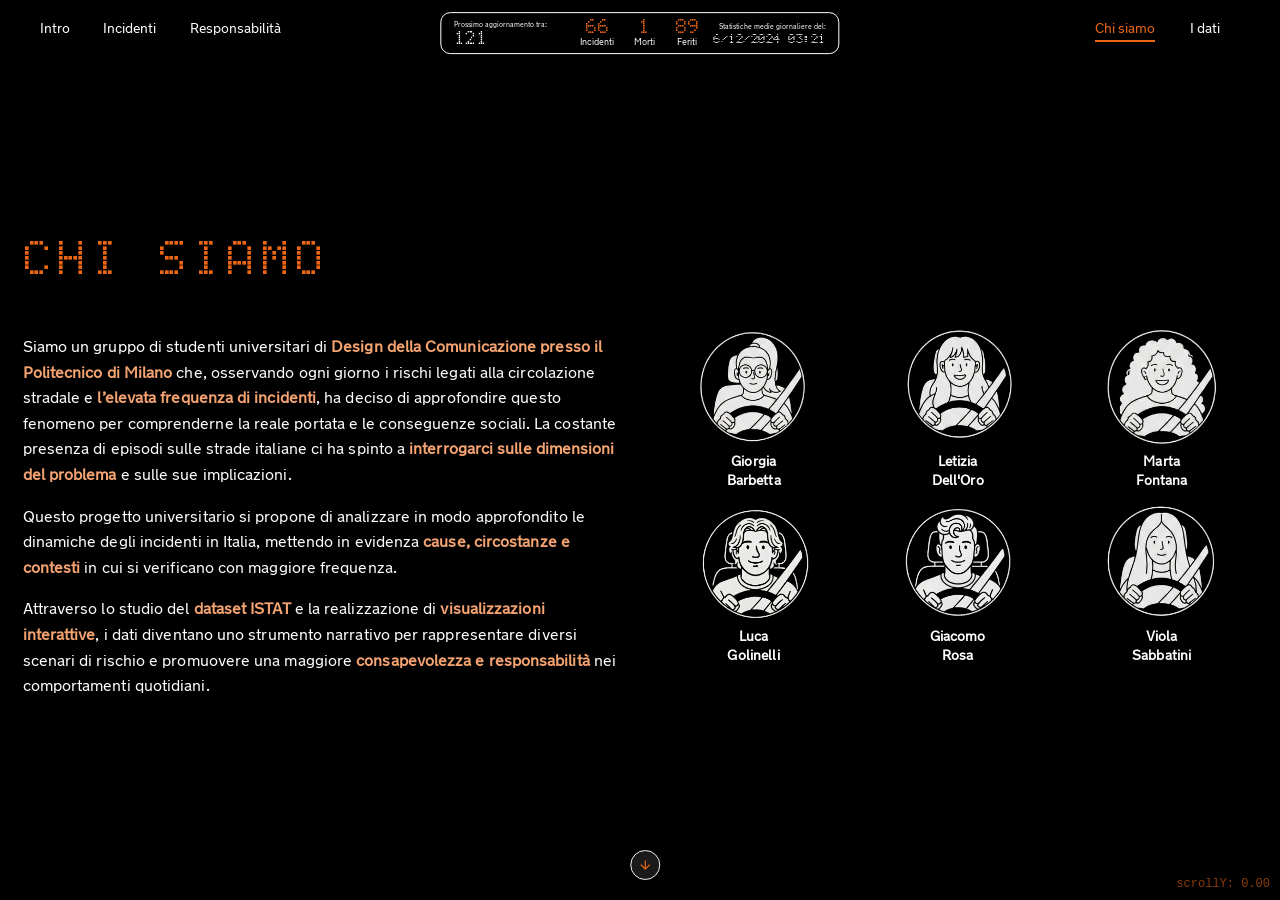
==== commit a7de9930: "pulizia css pt. 4 - navbar" ====
--- a/pages/chi_siamo.html
+++ b/pages/chi_siamo.html
@@ -21,7 +21,7 @@
       <a href="../index.html#incidenti" class="nav-item" data-section="1"
         onclick="sessionStorage.setItem('skipCounterAnimation', 'true')">Incidenti</a>
       <div class="nav-item dropdown" data-section="2">
-        <a href="../index.html#responsabilita" class="dropdown-link nav-item"
+        <a href="../index.html#responsabilita" class="dropdown-link"
           onclick="sessionStorage.setItem('skipCounterAnimation', 'true')">Responsabilità</a>
         <div class="dropdown-menu" id="dropdown-responsabilita-menu">
           <a href="../index.html#conducenti" class="dropdown-item" data-categoria="conducenti"
--- a/style.css
+++ b/style.css
@@ -195,16 +195,6 @@
   background: var(--orange);
 }
 
-.nav-item.dropdown.active::after {
-  content: "";
-  position: absolute;
-  bottom: 0;
-  left: 0;
-  width: 100%;
-  height: 2px;
-  background: var(--orange);
-}
-
 /* Lato destro: bottoni */
 .nav-right {
   display: flex;
@@ -228,7 +218,6 @@
 .nav-external:hover {
   color: var(--orange);
   opacity: 0.5;
-  transition: color 0.3s ease;
 }
 
 .nav-external:hover::after {
@@ -261,7 +250,7 @@
   transition: color 0.3s ease, text-decoration 0.3s ease;
 }
 
-.nav-item:hover::after {
+.nav-item:hover:not(.dropdown)::after {
   content: "";
   position: absolute;
   bottom: 0;
@@ -271,15 +260,26 @@
   background: var(--orange);
 }
 
+/* Hover per dropdown (Responsabilità) */
+.nav-item.dropdown:hover .dropdown-link {
+  color: var(--orange);
+  opacity: 0.5;
+}
+
+.nav-item.dropdown:hover::after {
+  content: "";
+  position: absolute;
+  bottom: 0;
+  left: 0;
+  width: 100%;
+  height: 2px;
+  background: var(--orange);
+}
+
 /* --------- menù a tendina categorie responsabilità ------------ */
 .nav-item.active,
 .nav-item.active .dropdown-link {
   color: var(--orange) !important;
-}
-
-/*Contenitore tendina categorie responsabilità*/
-.nav-item.dropdown {
-  position: relative;
 }
 
 /* Bridge invisibile per facilitare il passaggio al menu */
@@ -298,11 +298,6 @@
   text-decoration: none;
   color: var(--txt);
   transition: color 0.3s ease;
-}
-
-/* Cambia colore al passaggio del mouse sul link principale */
-.dropdown-link:hover {
-  color: var(--orange);
 }
 
 /* Stile per il menu della tendina */
@@ -380,6 +375,46 @@
   display: none;
 }
 
+/* Responsive NAVBAR */
+@media (max-width: 768px) {
+  #navbar {
+    padding: 0 30px;
+    height: 70px;
+  }
+
+  .nav-left {
+    gap: 20px;
+  }
+
+  .nav-item {
+    font-size: 13px;
+    padding-bottom: 6px;
+  }
+
+  .nav-right {
+    gap: 12px;
+  }
+}
+
+@media (max-width: 600px) {
+  #navbar {
+    padding: 0 20px;
+    height: 60px;
+  }
+
+  .nav-left {
+    gap: 15px;
+  }
+
+  .nav-item {
+    font-size: 12px;
+  }
+
+  .nav-right {
+    gap: 10px;
+  }
+}
+
 
 /* ========================================
    COUNTER - Centrale alla Navbar
@@ -508,6 +543,37 @@
 
 .navbar-counter.flash-outline {
   animation: flashOutline 3s ease-out;
+}
+
+/* Responsive COUNTER */
+@media (max-width: 768px) {
+  .navbar-counter {
+    gap: clamp(15px, 1.56vw, 20px);
+    padding: clamp(6px, 0.42vw, 8px) clamp(16px, 1.04vw, 18px);
+  }
+
+  .counter-number {
+    font-size: clamp(12px, 1.04vw, 14px);
+  }
+
+  .counter-label {
+    font-size: clamp(8px, 0.57vw, 9px);
+  }
+}
+
+@media (max-width: 600px) {
+  .navbar-counter {
+    gap: clamp(12px, 1.56vw, 15px);
+    padding: clamp(5px, 0.42vw, 6px) clamp(12px, 1.04vw, 15px);
+  }
+
+  .counter-number {
+    font-size: clamp(11px, 1.04vw, 12px);
+  }
+
+  .counter-label {
+    font-size: clamp(7px, 0.57vw, 8px);
+  }
 }
 
 
@@ -945,6 +1011,90 @@
   letter-spacing: 0.01em;
 }
 
+/* Responsive CHI SIAMO */
+@media (min-width: 768px) {
+  h1 {
+    font-size: 56px;
+  }
+
+  p {
+    font-size: 21px;
+    line-height: 1.7;
+  }
+}
+
+@media (max-width: 1200px) {
+  .team-grid {
+    grid-template-columns: repeat(3, 1fr);
+    gap: 24px;
+  }
+
+  .team-photo {
+    max-width: 150px;
+  }
+}
+
+@media (max-width: 1024px) {
+  .team-grid {
+    grid-template-columns: repeat(3, 1fr);
+    gap: 20px;
+  }
+
+  .team-photo {
+    max-width: 140px;
+  }
+}
+
+@media (max-width: 768px) {
+  h1 {
+    font-size: 36px;
+  }
+
+  p {
+    font-size: 18px;
+  }
+
+  .team-grid {
+    grid-template-columns: repeat(3, 1fr);
+    gap: 20px;
+  }
+
+  .team-photo {
+    max-width: 120px;
+  }
+
+  .card-name span {
+    font-size: 14px;
+  }
+}
+
+@media (max-width: 640px) {
+  .team-grid {
+    grid-template-columns: repeat(3, 1fr);
+    gap: 16px;
+    padding: 0 24px;
+  }
+
+  .team-photo {
+    max-width: 100px;
+  }
+}
+
+@media (max-width: 480px) {
+  .team-grid {
+    grid-template-columns: repeat(3, 1fr);
+    gap: 12px;
+  }
+
+  .team-photo {
+    max-width: 80px;
+  }
+
+  .card-name span {
+    font-size: 12px;
+  }
+}
+
 /* --------------------- FOOTER -------------------------- */
 :root {
   --radius: 0.25rem;
@@ -1297,83 +1447,8 @@
 }
 
 /* ========================================
-   RESPONSIVE - Adattamento per schermi piccoli
+   ANIMATIONS
    ======================================== */
-@media (max-width: 768px) {
-  #navbar {
-    padding: 0 30px;
-    height: 70px;
-  }
-
-  .nav-left {
-    gap: 20px;
-  }
-
-  .nav-item {
-    font-size: 13px;
-    padding-bottom: 6px;
-  }
-
-  .nav-right {
-    gap: 12px;
-  }
-}
-
-@media (max-width: 768px) {
-  .navbar-counter {
-    /* Mantiene il clamp responsive invece di valori fissi */
-    gap: clamp(15px, 1.56vw, 20px);
-    padding: clamp(6px, 0.42vw, 8px) clamp(16px, 1.04vw, 18px);
-  }
-
-  .counter-number {
-    font-size: clamp(12px, 1.04vw, 14px);
-  }
-
-  .counter-label {
-    font-size: clamp(8px, 0.57vw, 9px);
-  }
-}
-
-@media (max-width: 600px) {
-  #navbar {
-    padding: 0 20px;
-    height: 60px;
-  }
-
-  .nav-left {
-    gap: 15px;
-  }
-
-  .nav-item {
-    font-size: 12px;
-  }
-
-  .nav-right {
-    gap: 10px;
-  }
-
-  .navbar-counter {
-    /* Mantiene il clamp responsive invece di valori fissi */
-    gap: clamp(12px, 1.56vw, 15px);
-    padding: clamp(5px, 0.42vw, 6px) clamp(12px, 1.04vw, 15px);
-  }
-
-  .counter-number {
-    font-size: clamp(11px, 1.04vw, 12px);
-  }
-
-  .counter-label {
-    font-size: clamp(7px, 0.57vw, 8px);
-  }
-}
-
-
-
-/* ========================================
-   MEDIA QUERIES
-   ======================================== */
-
 @keyframes fadeInUp {
   to {
     opacity: 1;
@@ -1381,87 +1456,3 @@
   }
 }
 
-/* Responsive - Chi Siamo */
-@media (min-width: 768px) {
-  h1 {
-    font-size: 56px;
-  }
-
-  p {
-    font-size: 21px;
-    line-height: 1.7;
-  }
-}
-
-@media (max-width: 1200px) {
-  .team-grid {
-    grid-template-columns: repeat(3, 1fr);
-    gap: 24px;
-  }
-
-  .team-photo {
-    max-width: 150px;
-  }
-}
-
-@media (max-width: 1024px) {
-  .team-grid {
-    grid-template-columns: repeat(3, 1fr);
-    gap: 20px;
-  }
-
-  .team-photo {
-    max-width: 140px;
-  }
-}
-
-@media (max-width: 768px) {
-  h1 {
-    font-size: 36px;
-  }
-
-  p {
-    font-size: 18px;
-  }
-
-  .team-grid {
-    grid-template-columns: repeat(3, 1fr);
-    gap: 20px;
-  }
-
-  .team-photo {
-    max-width: 120px;
-  }
-
-  .card-name span {
-    font-size: 14px;
-  }
-}
-
-@media (max-width: 640px) {
-  .team-grid {
-    grid-template-columns: repeat(3, 1fr);
-    gap: 16px;
-    padding: 0 24px;
-  }
-
-  .team-photo {
-    max-width: 100px;
-  }
-}
-
-@media (max-width: 480px) {
-  .team-grid {
-    grid-template-columns: repeat(3, 1fr);
-    gap: 12px;
-  }
-
-  .team-photo {
-    max-width: 80px;
-  }
-
-  .card-name span {
-    font-size: 12px;
-  }
-}
-
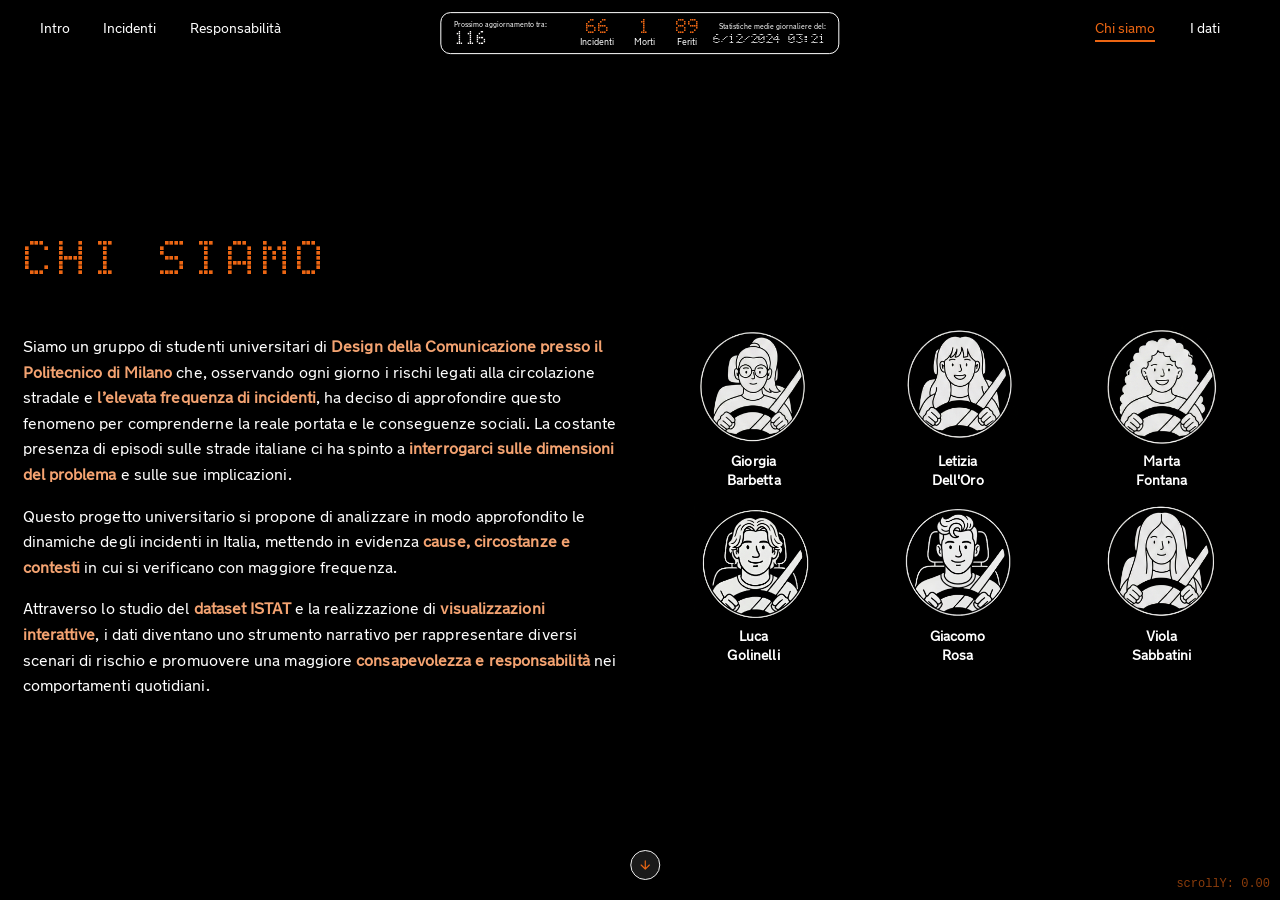
==== commit b9fa5ecf: "Revert "Merge branch 'main' of https://github.com/lcg-infodesign/2025-group-project-gruppo_5" This r" ====
--- a/pages/chi_siamo.html
+++ b/pages/chi_siamo.html
@@ -21,7 +21,7 @@
       <a href="../index.html#incidenti" class="nav-item" data-section="1"
         onclick="sessionStorage.setItem('skipCounterAnimation', 'true')">Incidenti</a>
       <div class="nav-item dropdown" data-section="2">
-        <a href="../index.html#responsabilita" class="dropdown-link"
+        <a href="../index.html#responsabilita" class="dropdown-link nav-item"
           onclick="sessionStorage.setItem('skipCounterAnimation', 'true')">Responsabilità</a>
         <div class="dropdown-menu" id="dropdown-responsabilita-menu">
           <a href="../index.html#conducenti" class="dropdown-item" data-categoria="conducenti"
--- a/style.css
+++ b/style.css
@@ -195,6 +195,16 @@
   background: var(--orange);
 }
 
+.nav-item.dropdown.active::after {
+  content: "";
+  position: absolute;
+  bottom: 0;
+  left: 0;
+  width: 100%;
+  height: 2px;
+  background: var(--orange);
+}
+
 /* Lato destro: bottoni */
 .nav-right {
   display: flex;
@@ -218,6 +228,7 @@
 .nav-external:hover {
   color: var(--orange);
   opacity: 0.5;
+  transition: color 0.3s ease;
 }
 
 .nav-external:hover::after {
@@ -250,7 +261,7 @@
   transition: color 0.3s ease, text-decoration 0.3s ease;
 }
 
-.nav-item:hover:not(.dropdown)::after {
+.nav-item:hover::after {
   content: "";
   position: absolute;
   bottom: 0;
@@ -260,26 +271,15 @@
   background: var(--orange);
 }
 
-/* Hover per dropdown (Responsabilità) */
-.nav-item.dropdown:hover .dropdown-link {
-  color: var(--orange);
-  opacity: 0.5;
-}
-
-.nav-item.dropdown:hover::after {
-  content: "";
-  position: absolute;
-  bottom: 0;
-  left: 0;
-  width: 100%;
-  height: 2px;
-  background: var(--orange);
-}
-
 /* --------- menù a tendina categorie responsabilità ------------ */
 .nav-item.active,
 .nav-item.active .dropdown-link {
   color: var(--orange) !important;
+}
+
+/*Contenitore tendina categorie responsabilità*/
+.nav-item.dropdown {
+  position: relative;
 }
 
 /* Bridge invisibile per facilitare il passaggio al menu */
@@ -298,6 +298,11 @@
   text-decoration: none;
   color: var(--txt);
   transition: color 0.3s ease;
+}
+
+/* Cambia colore al passaggio del mouse sul link principale */
+.dropdown-link:hover {
+  color: var(--orange);
 }
 
 /* Stile per il menu della tendina */
@@ -375,46 +380,6 @@
   display: none;
 }
 
-/* Responsive NAVBAR */
-@media (max-width: 768px) {
-  #navbar {
-    padding: 0 30px;
-    height: 70px;
-  }
-
-  .nav-left {
-    gap: 20px;
-  }
-
-  .nav-item {
-    font-size: 13px;
-    padding-bottom: 6px;
-  }
-
-  .nav-right {
-    gap: 12px;
-  }
-}
-
-@media (max-width: 600px) {
-  #navbar {
-    padding: 0 20px;
-    height: 60px;
-  }
-
-  .nav-left {
-    gap: 15px;
-  }
-
-  .nav-item {
-    font-size: 12px;
-  }
-
-  .nav-right {
-    gap: 10px;
-  }
-}
-
 
 /* ========================================
    COUNTER - Centrale alla Navbar
@@ -543,37 +508,6 @@
 
 .navbar-counter.flash-outline {
   animation: flashOutline 3s ease-out;
-}
-
-/* Responsive COUNTER */
-@media (max-width: 768px) {
-  .navbar-counter {
-    gap: clamp(15px, 1.56vw, 20px);
-    padding: clamp(6px, 0.42vw, 8px) clamp(16px, 1.04vw, 18px);
-  }
-
-  .counter-number {
-    font-size: clamp(12px, 1.04vw, 14px);
-  }
-
-  .counter-label {
-    font-size: clamp(8px, 0.57vw, 9px);
-  }
-}
-
-@media (max-width: 600px) {
-  .navbar-counter {
-    gap: clamp(12px, 1.56vw, 15px);
-    padding: clamp(5px, 0.42vw, 6px) clamp(12px, 1.04vw, 15px);
-  }
-
-  .counter-number {
-    font-size: clamp(11px, 1.04vw, 12px);
-  }
-
-  .counter-label {
-    font-size: clamp(7px, 0.57vw, 8px);
-  }
 }
 
 
@@ -1011,90 +945,6 @@
   letter-spacing: 0.01em;
 }
 
-/* Responsive CHI SIAMO */
-@media (min-width: 768px) {
-  h1 {
-    font-size: 56px;
-  }
-
-  p {
-    font-size: 21px;
-    line-height: 1.7;
-  }
-}
-
-@media (max-width: 1200px) {
-  .team-grid {
-    grid-template-columns: repeat(3, 1fr);
-    gap: 24px;
-  }
-
-  .team-photo {
-    max-width: 150px;
-  }
-}
-
-@media (max-width: 1024px) {
-  .team-grid {
-    grid-template-columns: repeat(3, 1fr);
-    gap: 20px;
-  }
-
-  .team-photo {
-    max-width: 140px;
-  }
-}
-
-@media (max-width: 768px) {
-  h1 {
-    font-size: 36px;
-  }
-
-  p {
-    font-size: 18px;
-  }
-
-  .team-grid {
-    grid-template-columns: repeat(3, 1fr);
-    gap: 20px;
-  }
-
-  .team-photo {
-    max-width: 120px;
-  }
-
-  .card-name span {
-    font-size: 14px;
-  }
-}
-
-@media (max-width: 640px) {
-  .team-grid {
-    grid-template-columns: repeat(3, 1fr);
-    gap: 16px;
-    padding: 0 24px;
-  }
-
-  .team-photo {
-    max-width: 100px;
-  }
-}
-
-@media (max-width: 480px) {
-  .team-grid {
-    grid-template-columns: repeat(3, 1fr);
-    gap: 12px;
-  }
-
-  .team-photo {
-    max-width: 80px;
-  }
-
-  .card-name span {
-    font-size: 12px;
-  }
-}
-
 /* --------------------- FOOTER -------------------------- */
 :root {
   --radius: 0.25rem;
@@ -1447,8 +1297,83 @@
 }
 
 /* ========================================
-   ANIMATIONS
+   RESPONSIVE - Adattamento per schermi piccoli
    ======================================== */
+@media (max-width: 768px) {
+  #navbar {
+    padding: 0 30px;
+    height: 70px;
+  }
+
+  .nav-left {
+    gap: 20px;
+  }
+
+  .nav-item {
+    font-size: 13px;
+    padding-bottom: 6px;
+  }
+
+  .nav-right {
+    gap: 12px;
+  }
+}
+
+@media (max-width: 768px) {
+  .navbar-counter {
+    /* Mantiene il clamp responsive invece di valori fissi */
+    gap: clamp(15px, 1.56vw, 20px);
+    padding: clamp(6px, 0.42vw, 8px) clamp(16px, 1.04vw, 18px);
+  }
+
+  .counter-number {
+    font-size: clamp(12px, 1.04vw, 14px);
+  }
+
+  .counter-label {
+    font-size: clamp(8px, 0.57vw, 9px);
+  }
+}
+
+@media (max-width: 600px) {
+  #navbar {
+    padding: 0 20px;
+    height: 60px;
+  }
+
+  .nav-left {
+    gap: 15px;
+  }
+
+  .nav-item {
+    font-size: 12px;
+  }
+
+  .nav-right {
+    gap: 10px;
+  }
+
+  .navbar-counter {
+    /* Mantiene il clamp responsive invece di valori fissi */
+    gap: clamp(12px, 1.56vw, 15px);
+    padding: clamp(5px, 0.42vw, 6px) clamp(12px, 1.04vw, 15px);
+  }
+
+  .counter-number {
+    font-size: clamp(11px, 1.04vw, 12px);
+  }
+
+  .counter-label {
+    font-size: clamp(7px, 0.57vw, 8px);
+  }
+}
+
+
+
+/* ========================================
+   MEDIA QUERIES
+   ======================================== */
+
 @keyframes fadeInUp {
   to {
     opacity: 1;
@@ -1456,3 +1381,87 @@
   }
 }
 
+/* Responsive - Chi Siamo */
+@media (min-width: 768px) {
+  h1 {
+    font-size: 56px;
+  }
+
+  p {
+    font-size: 21px;
+    line-height: 1.7;
+  }
+}
+
+@media (max-width: 1200px) {
+  .team-grid {
+    grid-template-columns: repeat(3, 1fr);
+    gap: 24px;
+  }
+
+  .team-photo {
+    max-width: 150px;
+  }
+}
+
+@media (max-width: 1024px) {
+  .team-grid {
+    grid-template-columns: repeat(3, 1fr);
+    gap: 20px;
+  }
+
+  .team-photo {
+    max-width: 140px;
+  }
+}
+
+@media (max-width: 768px) {
+  h1 {
+    font-size: 36px;
+  }
+
+  p {
+    font-size: 18px;
+  }
+
+  .team-grid {
+    grid-template-columns: repeat(3, 1fr);
+    gap: 20px;
+  }
+
+  .team-photo {
+    max-width: 120px;
+  }
+
+  .card-name span {
+    font-size: 14px;
+  }
+}
+
+@media (max-width: 640px) {
+  .team-grid {
+    grid-template-columns: repeat(3, 1fr);
+    gap: 16px;
+    padding: 0 24px;
+  }
+
+  .team-photo {
+    max-width: 100px;
+  }
+}
+
+@media (max-width: 480px) {
+  .team-grid {
+    grid-template-columns: repeat(3, 1fr);
+    gap: 12px;
+  }
+
+  .team-photo {
+    max-width: 80px;
+  }
+
+  .card-name span {
+    font-size: 12px;
+  }
+}
+
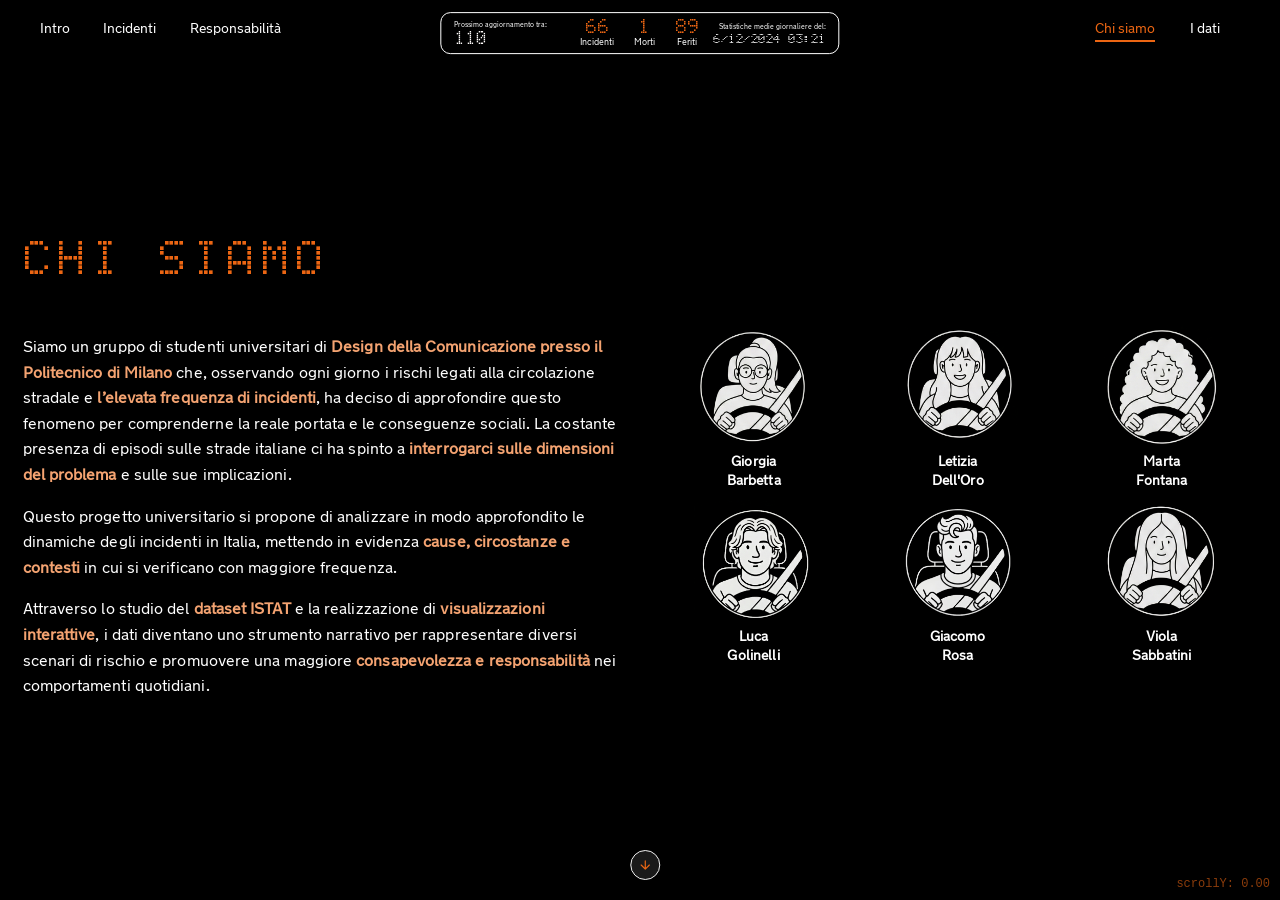
==== commit 61123d0b: "Reapply "Merge branch 'main' of https://github.com/lcg-infodesign/2025-group-project-gruppo_5" This " ====
--- a/pages/chi_siamo.html
+++ b/pages/chi_siamo.html
@@ -21,7 +21,7 @@
       <a href="../index.html#incidenti" class="nav-item" data-section="1"
         onclick="sessionStorage.setItem('skipCounterAnimation', 'true')">Incidenti</a>
       <div class="nav-item dropdown" data-section="2">
-        <a href="../index.html#responsabilita" class="dropdown-link nav-item"
+        <a href="../index.html#responsabilita" class="dropdown-link"
           onclick="sessionStorage.setItem('skipCounterAnimation', 'true')">Responsabilità</a>
         <div class="dropdown-menu" id="dropdown-responsabilita-menu">
           <a href="../index.html#conducenti" class="dropdown-item" data-categoria="conducenti"
--- a/style.css
+++ b/style.css
@@ -27,13 +27,13 @@
   --hover: rgba(255, 255, 255, 0.1);
 
   /*visualizzazione di dettaglio*/
-  --grid: #2c2c2c;
   --muted: #bdbdbd;
-  --ovGray: #d9d9d920;
+  --white-30: rgba(255, 255, 255, 0.3);
 
   /*grassetto nei dati*/
-  --grass: color-mix(in srgb, var(--txt) 40%, var(--orange));
-}
+  --grass: color-mix(in srgb, var(--txt) 40%, var(--orange));  
+}
+
 
 
 /* ========================================
@@ -195,16 +195,6 @@
   background: var(--orange);
 }
 
-.nav-item.dropdown.active::after {
-  content: "";
-  position: absolute;
-  bottom: 0;
-  left: 0;
-  width: 100%;
-  height: 2px;
-  background: var(--orange);
-}
-
 /* Lato destro: bottoni */
 .nav-right {
   display: flex;
@@ -228,7 +218,6 @@
 .nav-external:hover {
   color: var(--orange);
   opacity: 0.5;
-  transition: color 0.3s ease;
 }
 
 .nav-external:hover::after {
@@ -261,7 +250,7 @@
   transition: color 0.3s ease, text-decoration 0.3s ease;
 }
 
-.nav-item:hover::after {
+.nav-item:hover:not(.dropdown)::after {
   content: "";
   position: absolute;
   bottom: 0;
@@ -271,15 +260,26 @@
   background: var(--orange);
 }
 
+/* Hover per dropdown (Responsabilità) */
+.nav-item.dropdown:hover .dropdown-link {
+  color: var(--orange);
+  opacity: 0.5;
+}
+
+.nav-item.dropdown:hover::after {
+  content: "";
+  position: absolute;
+  bottom: 0;
+  left: 0;
+  width: 100%;
+  height: 2px;
+  background: var(--orange);
+}
+
 /* --------- menù a tendina categorie responsabilità ------------ */
 .nav-item.active,
 .nav-item.active .dropdown-link {
   color: var(--orange) !important;
-}
-
-/*Contenitore tendina categorie responsabilità*/
-.nav-item.dropdown {
-  position: relative;
 }
 
 /* Bridge invisibile per facilitare il passaggio al menu */
@@ -300,11 +300,6 @@
   transition: color 0.3s ease;
 }
 
-/* Cambia colore al passaggio del mouse sul link principale */
-.dropdown-link:hover {
-  color: var(--orange);
-}
-
 /* Stile per il menu della tendina */
 .dropdown-menu {
   display: none;
@@ -312,7 +307,7 @@
   position: absolute;
   top: -0.9rem;
   left: calc(100% + 0.7rem);
-  background-color: #000;
+  background-color: var(--bg);
   border: none;
   border-radius: clamp(6px, 0.42vw, 8px);
   /* 8px @ 1920px */
@@ -378,6 +373,46 @@
 /* Nascondi gli elementi del menu categoria che corrispondono alla categoria corrente */
 #dropdown-categoria-menu .dropdown-item.current-category {
   display: none;
+}
+
+/* Responsive NAVBAR */
+@media (max-width: 768px) {
+  #navbar {
+    padding: 0 30px;
+    height: 70px;
+  }
+
+  .nav-left {
+    gap: 20px;
+  }
+
+  .nav-item {
+    font-size: 13px;
+    padding-bottom: 6px;
+  }
+
+  .nav-right {
+    gap: 12px;
+  }
+}
+
+@media (max-width: 600px) {
+  #navbar {
+    padding: 0 20px;
+    height: 60px;
+  }
+
+  .nav-left {
+    gap: 15px;
+  }
+
+  .nav-item {
+    font-size: 12px;
+  }
+
+  .nav-right {
+    gap: 10px;
+  }
 }
 
 
@@ -489,7 +524,7 @@
 /* Flash Outline Animation per Counter */
 @keyframes flashOutline {
   0%, 100% {
-    border-color: rgba(255, 255, 255, 1);
+    border-color: var(--txt);
     background-color: transparent;
   }
   25% {
@@ -497,7 +532,7 @@
     background-color: color-mix(in srgb, var(--orange) 15%, transparent);
   }
   50% {
-    border-color: rgba(255, 255, 255, 1);
+    border-color: var(--txt);
     background-color: transparent;
   }
   75% {
@@ -510,10 +545,48 @@
   animation: flashOutline 3s ease-out;
 }
 
+/* Responsive COUNTER */
+@media (max-width: 768px) {
+  .navbar-counter {
+    gap: clamp(15px, 1.56vw, 20px);
+    padding: clamp(6px, 0.42vw, 8px) clamp(16px, 1.04vw, 18px);
+  }
+
+  .counter-number {
+    font-size: clamp(12px, 1.04vw, 14px);
+  }
+
+  .counter-label {
+    font-size: clamp(8px, 0.57vw, 9px);
+  }
+}
+
+@media (max-width: 600px) {
+  .navbar-counter {
+    gap: clamp(12px, 1.56vw, 15px);
+    padding: clamp(5px, 0.42vw, 6px) clamp(12px, 1.04vw, 15px);
+  }
+
+  .counter-number {
+    font-size: clamp(11px, 1.04vw, 12px);
+  }
+
+  .counter-label {
+    font-size: clamp(7px, 0.57vw, 8px);
+  }
+}
+
 
 /* ========================================
    SCROLL ARROWS - Frecce per navigare su/giù
    ======================================== */
+
+/* Stile comune SVG hover per tutte le frecce */
+.scroll-arrow:hover svg path,
+.back-arrow:hover svg path {
+  stroke: var(--orange);
+}
+
 .scroll-arrows-container {
   position: fixed;
   bottom: clamp(20px, 1.56vw, 30px);
@@ -536,7 +609,7 @@
   display: flex;
   align-items: center;
   justify-content: center;
-  background: rgba(255, 255, 255, 0.1);
+  background: var(--hover);
   border: 1.5px solid var(--txt);
   border-radius: 50%;
   cursor: pointer;
@@ -571,10 +644,6 @@
   width: clamp(14px, 0.83vw, 16px);
   /* 16px @ 1920px */
   height: clamp(14px, 0.83vw, 16px);
-}
-
-.scroll-arrow:hover svg path {
-  stroke: var(--orange);
 }
 
 @keyframes bounce {
@@ -631,10 +700,6 @@
   stroke-width: 2.5;
 }
 
-.back-arrow:hover svg path {
-  stroke: var(--orange);
-}
-
 
 /* ============================================
  SIDE ARROWS - navigare tra categorie di dettaglio 
@@ -648,7 +713,7 @@
   display: flex;
   align-items: center;
   justify-content: center;
-  background: rgba(255, 255, 255, 0.1);
+  background: var(--hover);
   border: 1.5px solid var(--txt);
   border-radius: 50%;
   cursor: pointer;
@@ -673,10 +738,6 @@
   pointer-events: all;
 }
 
-.detail-arrow:hover {
-  background: rgba(255, 255, 255, 0.2);
-}
-
 .detail-arrow-left:hover {
   transform: translateX(-3px);
 }
@@ -692,136 +753,116 @@
 }
 
 /* ========================================
-   INFO ICON - Icona informazioni categorie
+   INFO ICON - Icone informazioni (categorie e gradiente)
    ======================================== */
-.categoria-info-icon {
+
+/* -------- STILI GENERALI (comuni a entrambe le icone) -------- */
+.categoria-info-icon,
+.gradiente-info-icon {
   position: fixed;
   z-index: 1001;
   display: flex;
   align-items: center;
   justify-content: center;
+}
+
+.info-circle,
+.gradiente-info-circle {
+  border-radius: 50%;
+  border: 2px solid var(--white-30);
+  display: flex;
+  align-items: center;
+  justify-content: center;
+  font-family: Arial, Helvetica, sans-serif;
+  font-style: normal;
+  font-weight: bold;
+  color: var(--white-30);
+  cursor: pointer;
+  transition: all 0.3s ease;
+}
+
+.info-circle:hover,
+.gradiente-info-circle:hover {
+  background: var(--hover);
+  border-color: var(--orange);
+  color: var(--orange);
+}
+
+.info-tooltip,
+.gradiente-info-tooltip {
+  display: none;
+  background: var(--bg);
+  border: 2px solid var(--white-30);
+  border-radius: clamp(10px, 0.63vw, 12px);
+  z-index: 1002;
+}
+
+.categoria-info-icon:hover .info-tooltip,
+.gradiente-info-icon:hover .gradiente-info-tooltip {
+  display: block;
+}
+
+.info-tooltip p,
+.gradiente-info-tooltip p {
+  margin: 0;
+  padding: 0;
+  font-family: "Transport", Arial, Helvetica, sans-serif;
+  line-height: 1.5;
+  color: var(--txt);
+  width: 100%;
+}
+
+/* -------- ICONA CATEGORI -------- */
+.categoria-info-icon {
   transform: translateY(-50%);
 }
 
 .info-circle {
   width: clamp(20px, 1.25vw, 24px);
   height: clamp(20px, 1.25vw, 24px);
-  border-radius: 50%;
-  border: 2px solid rgba(255, 255, 255, 0.3);
-  display: flex;
-  align-items: center;
-  justify-content: center;
-  font-family: Arial, Helvetica, sans-serif;
   font-size: clamp(13px, 0.83vw, 16px);
-  font-style: normal;
-  font-weight: bold;
-  color: rgba(255, 255, 255, 0.3);
-  cursor: pointer;
-  transition: all 0.3s ease;
-}
-
-.info-circle:hover {
-  background: var(--hover);
-  border-color: var(--orange);
-  color: var(--orange);
 }
 
 .info-tooltip {
-  display: none;
   position: absolute;
   left: calc(100% + 10px);
   top: 50%;
   transform: translateY(-50%);
-  background: rgba(0, 0, 0, 0.95);
-  border: 2px solid rgba(255, 255, 255, 0.3);
-  border-radius: clamp(10px, 0.63vw, 12px);
   padding: clamp(12px, 0.83vw, 16px);
   max-width: clamp(400px, 30vw, 600px);
   min-width: clamp(300px, 22vw, 450px);
   max-height: clamp(80px, 8vh, 120px);
   overflow: hidden;
-  z-index: 1002;
-}
-
-.categoria-info-icon:hover .info-tooltip {
-  display: block;
 }
 
 .info-tooltip p {
-  margin: 0;
-  padding: 0;
-  font-family: "Transport", Arial, Helvetica, sans-serif;
   font-size: clamp(13px, 0.83vw, 16px);
-  line-height: 1.5;
-  color: var(--txt);
-  width: 100%;
-}
-
-/* ========================================
-   INFO ICON GRADIENTE - Icona info sotto il gradiente
-   ======================================== */
-.gradiente-info-icon {
-  position: fixed;
-  z-index: 1001;
-  display: flex;
-  align-items: center;
-  justify-content: center;
-}
-
+}
+
+/* -------- ICONA GRADIENTE -------- */
 .gradiente-info-circle {
   width: clamp(16px, 1vw, 18px);
   height: clamp(16px, 1vw, 18px);
-  border-radius: 50%;
-  border: 1.5px solid rgba(255, 255, 255, 0.3);
-  display: flex;
-  align-items: center;
-  justify-content: center;
-  font-family: Arial, Helvetica, sans-serif;
+  border-width: 1.5px;
   font-size: clamp(11px, 0.7vw, 13px);
-  font-style: normal;
-  font-weight: bold;
-  color: rgba(255, 255, 255, 0.3);
-  cursor: pointer;
-  transition: all 0.3s ease;
-}
-
-.gradiente-info-circle:hover {
-  background: var(--hover);
-  border-color: var(--orange);
-  color: var(--orange);
 }
 
 .gradiente-info-tooltip {
-  display: none;
   position: fixed;
   top: auto;
   left: auto;
   transform: none;
-  background: rgba(0, 0, 0, 0.95);
-  border: 2px solid rgba(255, 255, 255, 0.3);
-  border-radius: clamp(10px, 0.63vw, 12px);
   padding: clamp(16px, 1.04vw, 20px) clamp(20px, 1.3vw, 25px);
   box-sizing: border-box;
-  z-index: 1002;
   white-space: normal;
 }
 
-.gradiente-info-icon:hover .gradiente-info-tooltip {
-  display: block;
-}
-
 .gradiente-info-tooltip p {
-  margin: 0;
-  padding: 0;
-  font-family: "Transport", Arial, Helvetica, sans-serif;
   font-size: clamp(12px, 0.75vw, 14px);
-  line-height: 1.5;
-  color: var(--txt);
-  width: 100%;
 }
 
 /* =========================================
-   PAGINE CON INFORMAZIONI - Layout generale di chi siamo e dati
+   PAGINE CON INFORMAZIONI - Layout generale di CHI SIAMO e DATI
    ======================================== */
 
 .two-column-layout {
@@ -943,6 +984,90 @@
   color: var(--txt);
   line-height: 1.2;
   letter-spacing: 0.01em;
+}
+
+/* Responsive CHI SIAMO */
+@media (min-width: 768px) {
+  h1 {
+    font-size: 56px;
+  }
+
+  p {
+    font-size: 21px;
+    line-height: 1.7;
+  }
+}
+
+@media (max-width: 1200px) {
+  .team-grid {
+    grid-template-columns: repeat(3, 1fr);
+    gap: 24px;
+  }
+
+  .team-photo {
+    max-width: 150px;
+  }
+}
+
+@media (max-width: 1024px) {
+  .team-grid {
+    grid-template-columns: repeat(3, 1fr);
+    gap: 20px;
+  }
+
+  .team-photo {
+    max-width: 140px;
+  }
+}
+
+@media (max-width: 768px) {
+  h1 {
+    font-size: 36px;
+  }
+
+  p {
+    font-size: 18px;
+  }
+
+  .team-grid {
+    grid-template-columns: repeat(3, 1fr);
+    gap: 20px;
+  }
+
+  .team-photo {
+    max-width: 120px;
+  }
+
+  .card-name span {
+    font-size: 14px;
+  }
+}
+
+@media (max-width: 640px) {
+  .team-grid {
+    grid-template-columns: repeat(3, 1fr);
+    gap: 16px;
+    padding: 0 24px;
+  }
+
+  .team-photo {
+    max-width: 100px;
+  }
+}
+
+@media (max-width: 480px) {
+  .team-grid {
+    grid-template-columns: repeat(3, 1fr);
+    gap: 12px;
+  }
+
+  .team-photo {
+    max-width: 80px;
+  }
+
+  .card-name span {
+    font-size: 12px;
+  }
 }
 
 /* --------------------- FOOTER -------------------------- */
@@ -1297,83 +1422,8 @@
 }
 
 /* ========================================
-   RESPONSIVE - Adattamento per schermi piccoli
+   ANIMATIONS
    ======================================== */
-@media (max-width: 768px) {
-  #navbar {
-    padding: 0 30px;
-    height: 70px;
-  }
-
-  .nav-left {
-    gap: 20px;
-  }
-
-  .nav-item {
-    font-size: 13px;
-    padding-bottom: 6px;
-  }
-
-  .nav-right {
-    gap: 12px;
-  }
-}
-
-@media (max-width: 768px) {
-  .navbar-counter {
-    /* Mantiene il clamp responsive invece di valori fissi */
-    gap: clamp(15px, 1.56vw, 20px);
-    padding: clamp(6px, 0.42vw, 8px) clamp(16px, 1.04vw, 18px);
-  }
-
-  .counter-number {
-    font-size: clamp(12px, 1.04vw, 14px);
-  }
-
-  .counter-label {
-    font-size: clamp(8px, 0.57vw, 9px);
-  }
-}
-
-@media (max-width: 600px) {
-  #navbar {
-    padding: 0 20px;
-    height: 60px;
-  }
-
-  .nav-left {
-    gap: 15px;
-  }
-
-  .nav-item {
-    font-size: 12px;
-  }
-
-  .nav-right {
-    gap: 10px;
-  }
-
-  .navbar-counter {
-    /* Mantiene il clamp responsive invece di valori fissi */
-    gap: clamp(12px, 1.56vw, 15px);
-    padding: clamp(5px, 0.42vw, 6px) clamp(12px, 1.04vw, 15px);
-  }
-
-  .counter-number {
-    font-size: clamp(11px, 1.04vw, 12px);
-  }
-
-  .counter-label {
-    font-size: clamp(7px, 0.57vw, 8px);
-  }
-}
-
-
-
-/* ========================================
-   MEDIA QUERIES
-   ======================================== */
-
 @keyframes fadeInUp {
   to {
     opacity: 1;
@@ -1381,87 +1431,3 @@
   }
 }
 
-/* Responsive - Chi Siamo */
-@media (min-width: 768px) {
-  h1 {
-    font-size: 56px;
-  }
-
-  p {
-    font-size: 21px;
-    line-height: 1.7;
-  }
-}
-
-@media (max-width: 1200px) {
-  .team-grid {
-    grid-template-columns: repeat(3, 1fr);
-    gap: 24px;
-  }
-
-  .team-photo {
-    max-width: 150px;
-  }
-}
-
-@media (max-width: 1024px) {
-  .team-grid {
-    grid-template-columns: repeat(3, 1fr);
-    gap: 20px;
-  }
-
-  .team-photo {
-    max-width: 140px;
-  }
-}
-
-@media (max-width: 768px) {
-  h1 {
-    font-size: 36px;
-  }
-
-  p {
-    font-size: 18px;
-  }
-
-  .team-grid {
-    grid-template-columns: repeat(3, 1fr);
-    gap: 20px;
-  }
-
-  .team-photo {
-    max-width: 120px;
-  }
-
-  .card-name span {
-    font-size: 14px;
-  }
-}
-
-@media (max-width: 640px) {
-  .team-grid {
-    grid-template-columns: repeat(3, 1fr);
-    gap: 16px;
-    padding: 0 24px;
-  }
-
-  .team-photo {
-    max-width: 100px;
-  }
-}
-
-@media (max-width: 480px) {
-  .team-grid {
-    grid-template-columns: repeat(3, 1fr);
-    gap: 12px;
-  }
-
-  .team-photo {
-    max-width: 80px;
-  }
-
-  .card-name span {
-    font-size: 12px;
-  }
-}
-
